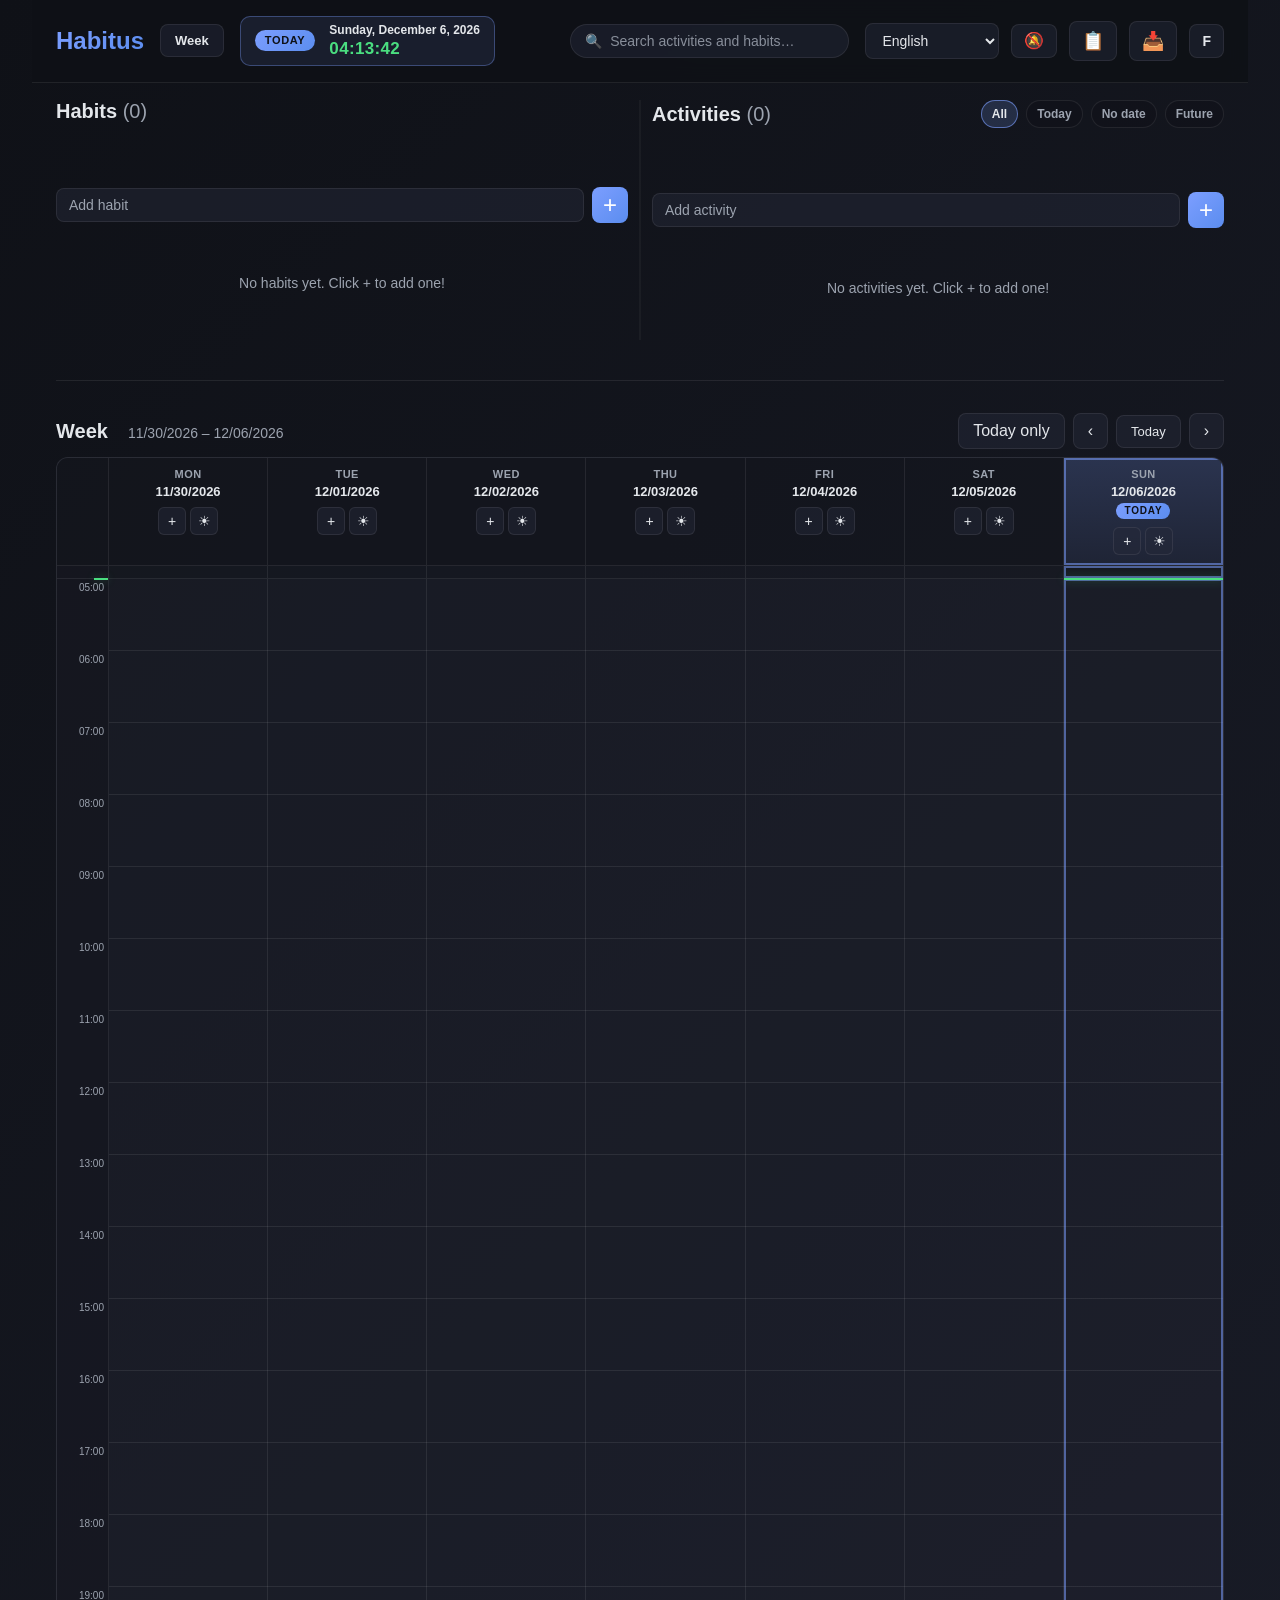
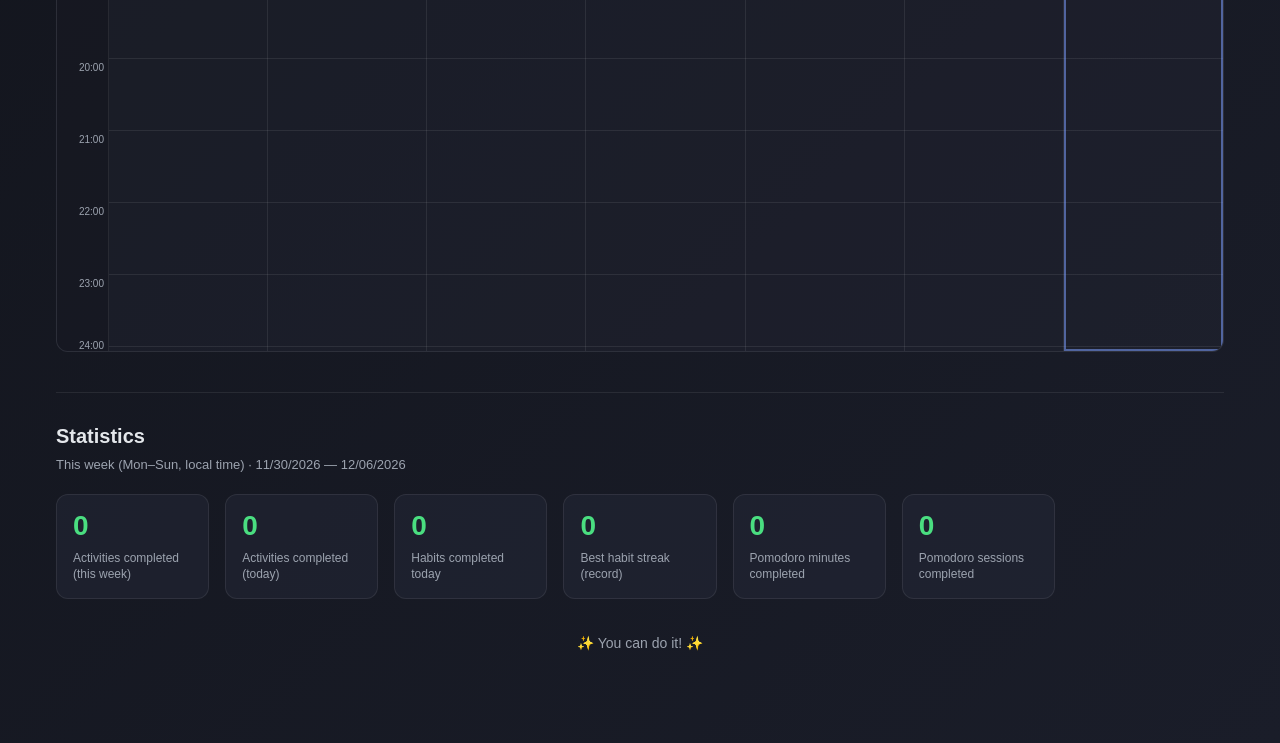
==== index.html @ 0ca370df "calendar up" ====
<!DOCTYPE html>
<!-- redeploy: 2026-07-04 -->
<html lang="pt-BR">
<head>
    <meta charset="UTF-8">
    <meta name="viewport" content="width=device-width, initial-scale=1.0">
    <title>Tasks | Habitus</title>
    <link rel="icon" type="image/svg+xml" href="favicon.svg">
    <link rel="stylesheet" href="styles.css">
</head>
<body>
    <div class="header">
        <div class="header-left">
            <h1 class="app-title">Habitus</h1>
            <button type="button" class="view-toggle-btn" id="view-toggle-btn" aria-label=""></button>
            <div class="header-datetime" id="header-datetime">
                <span class="header-today-pill" id="header-today-pill" data-i18n="weekCalendarToday">Hoje</span>
                <div class="header-datetime-text">
                    <span class="header-today-date" id="header-today-date" aria-live="polite"></span>
                    <time class="header-today-clock" id="header-today-clock" datetime="" aria-live="polite"></time>
                </div>
            </div>
        </div>
        <div class="header-center">
            <div class="header-search" role="search">
                <label class="header-search-inner" for="global-search-input">
                    <span class="header-search-icon" aria-hidden="true">🔍</span>
                    <input
                        type="search"
                        id="global-search-input"
                        class="header-search-input"
                        data-i18n-placeholder="globalSearchPlaceholder"
                        data-i18n-aria-label="globalSearchAriaLabel"
                        autocomplete="off"
                        spellcheck="false"
                    />
                </label>
            </div>
        </div>
        <div class="header-right">
            <select id="language-selector" class="language-selector">
                <option value="en">English</option>
                <option value="es">Español</option>
                <option value="zh">中文</option>
                <option value="ja">日本語</option>
                <option value="de">Deutsch</option>
                <option value="it">Italiano</option>
                <option value="pt_BR">Português BR</option>
                <option value="pt">Português PT</option>
                <option value="fr">Français</option>
            </select>
            <button type="button" class="reminders-toggle-btn" id="reminders-toggle-btn" aria-pressed="false">🔕</button>
            <button class="export-btn" id="export-btn" title="Exportar">📋</button>
            <button class="import-btn" id="import-btn" title="Importar">📥</button>
            <button type="button" class="focus-toggle-btn" id="focus-toggle-btn" title="Modo foco" aria-pressed="false">F</button>
            <button type="button" class="focus-layout-btn" id="focus-layout-btn" title="Trocar ordem: calendário em cima" aria-label="Trocar ordem das metades no modo foco">⇅</button>
            <input type="file" id="import-file" accept=".json" style="display: none;">
        </div>
    </div>

    <div class="container">
        <nav class="mobile-view-tabs" id="mobile-view-tabs" role="tablist" hidden aria-label="">
            <button type="button" class="mobile-view-tab" role="tab" id="mobile-tab-dailies" data-mobile-tab="0" aria-selected="true"></button>
            <button type="button" class="mobile-view-tab" role="tab" id="mobile-tab-tasks" data-mobile-tab="1" aria-selected="false"></button>
            <button type="button" class="mobile-view-tab" role="tab" id="mobile-tab-calendar" data-mobile-tab="2" aria-selected="false"></button>
        </nav>
        <div class="tasks-container main-view-scroll-anchor" id="main-lists-view">
            <!-- Dailies Column -->
            <div class="tasks-column" id="mobile-panel-dailies">
                <div class="column-header">
                    <h2 id="dailies-title">Dailies <span class="count" id="dailies-count">(0)</span></h2>
                    <div class="column-header-right"></div>
                </div>
                <div class="tag-filters" id="dailies-tag-filters"></div>
                <div class="add-input-row">
                    <input type="text" class="add-input" id="add-daily-input" data-i18n-placeholder="addDaily" placeholder="Adicionar Diária">
                    <button class="add-btn" id="add-daily-btn">+</button>
                </div>
                <div class="tasks-list" id="dailies-list"></div>
                <div class="completed-section" id="dailies-completed-section" style="display: none;">
                    <div class="completed-header">
                        <button class="toggle-completed-btn" id="toggle-dailies-completed">
                            <span id="toggle-dailies-text">Mostrar concluídas</span>
                        </button>
                        <button class="delete-completed-btn" id="delete-dailies-completed">Deletar Concluídas</button>
                    </div>
                    <div class="completed-list" id="dailies-completed-list"></div>
                </div>
                <div class="scheduled-section" id="dailies-scheduled-section" style="display: none;">
                    <div class="scheduled-header">
                        <button class="toggle-scheduled-btn" id="toggle-dailies-scheduled">
                            <span id="toggle-dailies-scheduled-text">Mostrar agendadas</span>
                        </button>
                    </div>
                    <div class="scheduled-list" id="dailies-scheduled-list"></div>
                </div>
            </div>

            <!-- Tasks Column -->
            <div class="tasks-column" id="mobile-panel-tasks">
                <div class="column-header">
                    <h2 id="tasks-title">Tasks <span class="count" id="tasks-count">(0)</span></h2>
                    <div class="column-header-right">
                        <div class="tasks-date-filter-row" id="tasks-date-filter-row" aria-label="Tasks date filter">
                            <button type="button" class="tasks-date-filter-btn is-active" data-filter="all" id="tasks-date-filter-all"></button>
                            <button type="button" class="tasks-date-filter-btn" data-filter="today" id="tasks-date-filter-today"></button>
                            <button type="button" class="tasks-date-filter-btn" data-filter="no_date" id="tasks-date-filter-no-date"></button>
                            <button type="button" class="tasks-date-filter-btn" data-filter="future" id="tasks-date-filter-future"></button>
                        </div>
                    </div>
                </div>
                <div class="tag-filters" id="tasks-tag-filters"></div>
                <div class="add-input-row">
                    <input type="text" class="add-input" id="add-task-input" data-i18n-placeholder="addTask" placeholder="Adicionar Tarefa">
                    <button class="add-btn" id="add-task-btn">+</button>
                </div>
                <div class="tasks-list" id="tasks-list"></div>
                <div class="completed-section" id="tasks-completed-section" style="display: none;">
                    <div class="completed-header">
                        <button class="toggle-completed-btn" id="toggle-tasks-completed">
                            <span id="toggle-tasks-text">Mostrar concluídas</span>
                        </button>
                        <button class="delete-completed-btn" id="delete-tasks-completed">Deletar Concluídas</button>
                    </div>
                    <div class="completed-list" id="tasks-completed-list"></div>
                </div>
            </div>
        </div>

        <section class="week-calendar-section main-view-scroll-anchor" id="week-calendar-section" aria-label="Calendar">
            <div class="week-calendar-toolbar">
                <div class="week-calendar-toolbar-left">
                    <h2 class="week-calendar-title" id="week-calendar-title">Semana</h2>
                    <span class="week-calendar-range" id="week-calendar-range"></span>
                </div>
                <div class="week-calendar-nav">
                    <button type="button" class="week-cal-nav-btn week-cal-view-toggle" id="week-cal-view-toggle" aria-pressed="false">Só hoje</button>
                    <button type="button" class="week-cal-nav-btn" id="week-cal-prev" aria-label="Previous week">‹</button>
                    <button type="button" class="week-cal-nav-btn week-cal-today-btn" id="week-cal-today" data-i18n="weekCalendarToday">Hoje</button>
                    <button type="button" class="week-cal-nav-btn" id="week-cal-next" aria-label="Next week">›</button>
                </div>
            </div>
            <div class="week-calendar-scroll" id="week-calendar-root"></div>
        </section>

        <section class="stats-section main-view-scroll-anchor" id="stats-section" aria-labelledby="stats-section-title">
            <h2 class="stats-section-title" id="stats-section-title" data-i18n="statsSectionTitle">Statistics</h2>
            <p class="stats-section-subtitle" id="stats-section-subtitle"></p>
            <div class="stats-grid" id="stats-grid"></div>
        </section>
    </div>

    <div class="footer">
        <p class="motivational-message" id="motivational-message">✨ Você consegue! ✨</p>
    </div>

    <!-- Pomodoro Timer Modal -->
    <div class="modal-overlay" id="pomodoro-modal" style="display: none;">
        <div class="modal-content">
            <div class="modal-header">
                <h3 id="pomodoro-task-title">Pomodoro Timer</h3>
                <button class="close-btn" id="close-pomodoro">×</button>
            </div>
            <div class="timer-display">
                <input type="text" id="timer-time" value="15:00" class="timer-time-input">
            </div>
            <div class="timer-progress">
                <div class="progress-bar" id="timer-progress-bar"></div>
            </div>
            <div class="timer-controls">
                <button class="timer-btn" id="timer-start">Iniciar</button>
                <button class="timer-btn" id="timer-pause" style="display: none;">Pausar</button>
                <button class="timer-btn" id="timer-resume" style="display: none;">Continuar</button>
                <button class="timer-btn" id="timer-reset">Reiniciar</button>
            </div>
            <div class="timer-settings">
                <label>
                    <span id="timer-duration-label">Duração (minutos):</span>
                    <input type="number" id="timer-duration" min="1" max="60" value="15">
                </label>
            </div>
        </div>
    </div>

    <!-- Task/Daily Modal -->
    <div class="modal-overlay" id="task-modal" style="display: none;">
        <div class="modal-content task-modal-content">
            <div class="modal-header">
                <h3 id="task-modal-title">Nova Task</h3>
                <button class="close-btn" id="close-task-modal">×</button>
            </div>
            <div class="modal-body">
                <div class="form-group">
                    <label id="task-title-label">Título *</label>
                    <input type="text" id="task-title-input" placeholder="Título da task" required>
                </div>
                <div class="form-group">
                    <label id="task-status-label">Status</label>
                    <select id="task-status-select">
                        <option value="pending">Pendente</option>
                        <option value="in_progress">Em Progresso</option>
                        <option value="done">Concluída</option>
                    </select>
                </div>
                <div class="form-group" id="task-priority-group">
                    <label id="task-priority-label">Prioridade</label>
                    <select id="task-priority-select">
                        <option value="">Nenhuma</option>
                        <option value="low">Baixa</option>
                        <option value="medium">Média</option>
                        <option value="high">Alta</option>
                    </select>
                </div>
                <div class="form-group" id="task-due-date-group">
                    <label id="task-due-date-label">Data de Vencimento</label>
                    <input type="date" id="task-due-date-input">
                </div>
                <div class="form-group" id="task-due-time-group">
                    <label id="task-due-time-label">Hora</label>
                    <input type="time" id="task-due-time-input" step="60">
                </div>
                <div class="form-group" id="task-duration-group">
                    <label id="task-duration-label" for="task-duration-input">Tempo no calendário (min)</label>
                    <input type="number" id="task-duration-input" min="15" max="480" step="15" value="30">
                </div>
                <div class="form-group" id="task-days-of-week-group" style="display: none;">
                    <label id="task-days-label">Dias da Semana</label>
                    <div class="days-checkboxes">
                        <label><input type="checkbox" value="monday" class="day-checkbox"> Seg</label>
                        <label><input type="checkbox" value="tuesday" class="day-checkbox"> Ter</label>
                        <label><input type="checkbox" value="wednesday" class="day-checkbox"> Qua</label>
                        <label><input type="checkbox" value="thursday" class="day-checkbox"> Qui</label>
                        <label><input type="checkbox" value="friday" class="day-checkbox"> Sex</label>
                        <label><input type="checkbox" value="saturday" class="day-checkbox"> Sáb</label>
                        <label><input type="checkbox" value="sunday" class="day-checkbox"> Dom</label>
                    </div>
                </div>
                <div class="form-group">
                    <label id="task-tags-label">Tags (separadas por vírgula)</label>
                    <input type="text" id="task-tags-input" placeholder="tag1, tag2, tag3">
                </div>
                <div class="form-group" id="task-subtasks-group">
                    <label id="task-subtasks-label">Subtasks</label>
                    <div id="subtasks-list"></div>
                    <button type="button" class="add-subtask-btn" id="add-subtask-btn">+ Adicionar Subtask</button>
                </div>
            </div>
            <div class="modal-footer">
                <button class="btn-secondary" id="cancel-task-btn">Cancelar</button>
                <button class="btn-secondary" id="delete-task-btn" style="display: none;">Deletar</button>
                <button class="btn-primary" id="save-task-btn">Salvar</button>
            </div>
        </div>
    </div>

    <!-- Toast Notification -->
    <div class="toast" id="toast"></div>
    <div class="action-toast-stack" id="action-toast-stack" aria-live="polite" aria-relevant="additions"></div>

    <!-- Core Modules -->
    <script src="i18n.js"></script>
    <script src="js/data.js"></script>
    <script src="js/utils.js"></script>
    
    <!-- Feature Modules -->
    <script src="js/tasks.js"></script>
    <script src="js/subtasks.js"></script>
    <script src="js/filters.js"></script>
    <script src="js/drag-drop.js"></script>
    <script src="js/pomodoro.js"></script>
    <script src="js/export-import.js"></script>
    <script src="js/reminders.js"></script>
    <script src="js/stats.js"></script>
    
    <!-- UI Modules -->
    <script src="js/inline-edit.js"></script>
    <script src="js/keyboard-nav.js"></script>
    <script src="js/mobile-views.js"></script>
    <script src="js/week-calendar.js"></script>
    <script src="js/render.js"></script>
    <script src="js/modal.js"></script>

    <!-- Main App -->
    <script src="app.js"></script>
</body>
</html>
---- styles.css ----
/* Habitus Task Manager - Dark Theme Styles */

* {
    margin: 0;
    padding: 0;
    box-sizing: border-box;
}

:root {
    --bg-primary: linear-gradient(135deg, #0f1117 0%, #1a1d29 100%);
    --bg-card: rgba(37, 41, 56, 0.5);
    --bg-card-hover: rgba(37, 41, 56, 0.7);
    --border-color: rgba(255, 255, 255, 0.08);
    --border-hover: rgba(255, 255, 255, 0.15);
    --text-primary: #e4e7eb;
    --text-secondary: #9ca3af;
    --blue-primary: #7c9eff;
    --blue-secondary: #5b8def;
    --blue-gradient: linear-gradient(135deg, #7c9eff 0%, #5b8def 100%);
    --blue-hover: rgba(124, 158, 255, 0.2);
    --error: #ef4444;
    --success: #4ade80;
    --streak: #fbbf24;
    --tag-bg: rgba(124, 158, 255, 0.15);
    --tag-border: rgba(124, 158, 255, 0.3);
    --tag-selected-bg: linear-gradient(135deg, #7c9eff 0%, #5b8def 100%);
    --modal-overlay: rgba(0, 0, 0, 0.7);
    --modal-bg: rgba(30, 33, 50, 0.95);
}

body {
    font-family: -apple-system, BlinkMacSystemFont, 'Segoe UI', Roboto, 'Helvetica Neue', Arial, sans-serif;
    background: var(--bg-primary);
    color: var(--text-primary);
    min-height: 100vh;
    padding-bottom: 80px;
    position: relative;
}

/* Header */
.header {
    position: fixed;
    top: 0;
    left: 2.5%;
    right: 2.5%;
    background: rgba(15, 17, 23, 0.9);
    backdrop-filter: blur(10px);
    padding: 16px 24px;
    display: flex;
    flex-wrap: wrap;
    justify-content: space-between;
    align-items: center;
    gap: 12px 16px;
    z-index: 1000;
    border-bottom: 1px solid var(--border-color);
}

.header-left {
    display: flex;
    flex-wrap: wrap;
    align-items: center;
    gap: 12px 16px;
    min-width: 0;
    flex: 1 1 auto;
}

.header-center {
    flex: 1 1 220px;
    min-width: 0;
    max-width: 480px;
    display: flex;
    justify-content: center;
    align-items: center;
}

.header-search {
    width: 100%;
}

.header-search-inner {
    display: flex;
    align-items: center;
    gap: 8px;
    width: 100%;
    padding: 8px 12px 8px 14px;
    border-radius: 999px;
    background: var(--bg-card);
    border: 1px solid var(--border-color);
    transition: border-color 0.2s ease, box-shadow 0.2s ease;
}

.header-search-inner:focus-within {
    border-color: var(--blue-primary);
    box-shadow: 0 0 0 2px rgba(124, 158, 255, 0.2);
}

.header-search-icon {
    flex-shrink: 0;
    font-size: 14px;
    line-height: 1;
    opacity: 0.75;
}

.header-search-input {
    flex: 1;
    min-width: 0;
    border: none;
    background: transparent;
    color: var(--text-primary);
    font-size: 14px;
    outline: none;
}

.header-search-input::placeholder {
    color: var(--text-secondary);
    opacity: 0.85;
}

.header-datetime {
    display: flex;
    align-items: center;
    gap: 10px 14px;
    padding: 6px 14px;
    border-radius: 10px;
    background: rgba(124, 158, 255, 0.1);
    border: 1px solid rgba(124, 158, 255, 0.35);
    min-width: 0;
}

.header-datetime .header-today-pill {
    flex-shrink: 0;
    font-size: 11px;
    font-weight: 700;
    text-transform: uppercase;
    letter-spacing: 0.06em;
    padding: 5px 10px;
    border-radius: 999px;
    background: var(--blue-gradient);
    color: #0f1117;
    line-height: 1;
}

.header-datetime-text {
    display: flex;
    flex-direction: column;
    gap: 2px;
    min-width: 0;
}

.header-today-date {
    font-size: 12px;
    font-weight: 600;
    color: var(--text-primary);
    line-height: 1.25;
}

.header-today-clock {
    font-size: 17px;
    font-weight: 700;
    font-variant-numeric: tabular-nums;
    color: var(--success);
    line-height: 1.1;
    letter-spacing: 0.02em;
}

.view-toggle-btn {
    background: var(--bg-card);
    border: 1px solid var(--border-color);
    border-radius: 8px;
    padding: 8px 14px;
    color: var(--text-primary);
    font-size: 13px;
    font-weight: 600;
    cursor: pointer;
    transition: all 0.2s ease;
    white-space: nowrap;
}

.view-toggle-btn:hover {
    background: var(--blue-hover);
    border-color: var(--blue-primary);
}

.app-title {
    font-size: 24px;
    font-weight: 700;
    background: var(--blue-gradient);
    -webkit-background-clip: text;
    -webkit-text-fill-color: transparent;
    background-clip: text;
}

.header-right {
    flex: 0 0 auto;
    display: flex;
    align-items: center;
    gap: 12px;
}

.language-selector {
    background: var(--bg-card);
    border: 1px solid var(--border-color);
    border-radius: 8px;
    padding: 8px 12px;
    color: var(--text-primary);
    font-size: 14px;
    cursor: pointer;
    transition: all 0.2s ease;
}

.language-selector:hover {
    border-color: var(--border-hover);
    background: var(--bg-card-hover);
}

.export-btn, .import-btn {
    background: var(--bg-card);
    border: 1px solid var(--border-color);
    border-radius: 8px;
    padding: 8px 12px;
    color: var(--text-primary);
    font-size: 18px;
    cursor: pointer;
    transition: all 0.2s ease;
}

.export-btn:hover, .import-btn:hover {
    background: var(--blue-hover);
    border-color: var(--blue-primary);
}

.reminders-toggle-btn {
    background: var(--bg-card);
    border: 1px solid var(--border-color);
    border-radius: 8px;
    padding: 8px 12px;
    font-size: 16px;
    line-height: 1;
    cursor: pointer;
    transition: all 0.2s ease;
}

.reminders-toggle-btn:hover {
    background: var(--blue-hover);
    border-color: var(--blue-primary);
}

.reminders-toggle-btn.is-active {
    border-color: var(--success);
    background: rgba(74, 222, 128, 0.12);
}

/* Container — 95% da largura da viewport (2,5% de margem de cada lado) */
.container {
    width: 95%;
    max-width: none;
    margin: 0 auto;
    padding: 100px 24px 24px;
}

.main-view-scroll-anchor {
    scroll-margin-top: 88px;
}

.tasks-container {
    display: grid;
    grid-template-columns: 1fr 1fr;
    gap: 24px;
    position: relative;
}

.tasks-container::before {
    content: '';
    position: absolute;
    left: 50%;
    top: 0;
    bottom: 0;
    width: 1px;
    background: var(--border-color);
    transform: translateX(-50%);
}

.tasks-column {
    display: flex;
    flex-direction: column;
}

.column-header {
    display: flex;
    align-items: center;
    justify-content: space-between;
    margin-bottom: 16px;
    gap: 12px;
}

.column-header-right {
    display: flex;
    align-items: center;
    justify-content: flex-end;
    gap: 10px;
    flex-wrap: wrap;
}

.column-header h2 {
    font-size: 20px;
    font-weight: 600;
    color: var(--text-primary);
}

.count {
    color: var(--text-secondary);
    font-weight: 400;
}

.add-input-row {
    display: flex;
    align-items: center;
    gap: 8px;
    width: 100%;
    margin-bottom: 12px;
}

.add-input {
    flex: 1;
    min-width: 0;
    background: var(--bg-card);
    border: 1px solid var(--border-color);
    border-radius: 8px;
    padding: 8px 12px;
    color: var(--text-primary);
    font-size: 14px;
    transition: all 0.2s ease;
}

.add-input::placeholder {
    color: var(--text-secondary);
}

.add-input:focus {
    outline: none;
    border-color: var(--blue-primary);
    background: var(--bg-card-hover);
}

.add-btn {
    background: var(--blue-gradient);
    border: none;
    border-radius: 8px;
    width: 36px;
    height: 36px;
    min-width: 36px;
    color: white;
    font-size: 24px;
    font-weight: 300;
    cursor: pointer;
    display: flex;
    align-items: center;
    justify-content: center;
    transition: all 0.2s ease;
}

.add-btn:hover {
    transform: scale(1.1);
    box-shadow: 0 4px 12px rgba(124, 158, 255, 0.4);
}

/* Tag Filters */
.tag-filters {
    display: flex;
    flex-wrap: wrap;
    gap: 8px;
    margin-bottom: 16px;
    min-height: 32px;
}

.tag-filter {
    background: var(--tag-bg);
    border: 1px solid var(--tag-border);
    border-radius: 16px;
    padding: 4px 12px;
    font-size: 12px;
    color: var(--text-primary);
    cursor: pointer;
    transition: all 0.2s ease;
}

.tag-filter:hover {
    background: rgba(124, 158, 255, 0.25);
}

.tag-filter.selected {
    background: var(--tag-selected-bg);
    border-color: transparent;
    color: white;
    font-weight: 500;
}

/* Tasks List */
.tasks-list, .completed-list, .scheduled-list {
    display: flex;
    flex-direction: column;
    gap: 12px;
    min-height: 100px;
}

.task-card {
    --task-card-pad-y: 12px;
    --task-card-pad-x: 14px;
    background: var(--bg-card);
    border: 1px solid var(--border-color);
    border-radius: 12px;
    padding: var(--task-card-pad-y) var(--task-card-pad-x);
    cursor: move;
    transition: all 0.2s ease;
    position: relative;
}

.task-card:hover {
    background: var(--bg-card-hover);
    border-color: var(--border-hover);
}

.task-card.dragging {
    opacity: 0.5;
    transform: scale(0.98);
}

.task-card.keyboard-selected {
    outline: 2px solid #fbbf24;
    outline-offset: 3px;
    box-shadow: 0 0 0 1px rgba(251, 191, 36, 0.5), 0 6px 24px rgba(251, 191, 36, 0.12);
    z-index: 1;
}

.add-input-row.keyboard-selected-add {
    outline: 2px solid #fbbf24;
    outline-offset: 3px;
    border-radius: 12px;
    box-shadow: 0 0 0 1px rgba(251, 191, 36, 0.45), 0 6px 24px rgba(251, 191, 36, 0.1);
}

.task-card.completed {
    opacity: 0.6;
}

.task-card.completed .task-title {
    text-decoration: line-through;
}

/* Ações rápidas (toasts empilháveis) */
.action-toast-stack {
    position: fixed;
    top: 80px;
    right: 24px;
    z-index: 3200;
    display: flex;
    flex-direction: column;
    gap: 8px;
    width: min(420px, calc(100vw - 48px));
    pointer-events: none;
}

.action-toast {
    pointer-events: auto;
    display: flex;
    align-items: center;
    gap: 10px;
    padding: 10px 12px;
    border-radius: 10px;
    border: 1px solid rgba(74, 222, 128, 0.65);
    background: rgba(22, 163, 74, 0.34);
    color: var(--text-primary);
    box-shadow: 0 6px 18px rgba(0, 0, 0, 0.28);
    backdrop-filter: blur(6px);
}

.action-toast-message {
    flex: 1;
    min-width: 0;
    font-size: 13px;
    line-height: 1.25;
    white-space: nowrap;
    overflow: hidden;
    text-overflow: ellipsis;
}

.action-toast-action {
    border: 1px solid rgba(255, 255, 255, 0.18);
    background: rgba(15, 17, 23, 0.55);
    color: var(--text-primary);
    border-radius: 8px;
    padding: 6px 10px;
    font-size: 12px;
    font-weight: 600;
    cursor: pointer;
}

.action-toast-action:hover {
    border-color: rgba(74, 222, 128, 0.8);
    background: rgba(74, 222, 128, 0.14);
}

.task-card.editing-full {
    border-color: var(--blue-primary);
    box-shadow: 0 0 0 2px rgba(124, 158, 255, 0.2);
}

.task-title-input {
    width: 100%;
    background: rgba(0, 0, 0, 0.3);
    border: 1px solid var(--blue-primary);
    border-radius: 6px;
    padding: 6px 10px;
    color: var(--text-primary);
    font-size: 15px;
    font-weight: 500;
    font-family: inherit;
}

.task-title-input:focus {
    outline: none;
    border-color: var(--blue-secondary);
    box-shadow: 0 0 0 2px rgba(124, 158, 255, 0.2);
}

.task-edit-form {
    padding: 12px 0;
}

.edit-form-row {
    margin-bottom: 16px;
}

.edit-form-row label {
    display: block;
    margin-bottom: 6px;
    font-size: 12px;
    font-weight: 500;
    color: var(--text-secondary);
}

.edit-form-row input[type="text"],
.edit-form-row input[type="date"],
.edit-form-row select {
    width: 100%;
    background: rgba(0, 0, 0, 0.3);
    border: 1px solid var(--border-color);
    border-radius: 6px;
    padding: 8px 10px;
    color: var(--text-primary);
    font-size: 13px;
    transition: all 0.2s ease;
}

.edit-form-row input:focus,
.edit-form-row select:focus {
    outline: none;
    border-color: var(--blue-primary);
    background: rgba(0, 0, 0, 0.4);
}

.edit-days-checkboxes {
    display: flex;
    flex-wrap: wrap;
    gap: 12px;
    margin-top: 8px;
}

.edit-days-checkboxes label {
    display: flex;
    align-items: center;
    gap: 6px;
    cursor: pointer;
    font-weight: 400;
    margin-bottom: 0;
}

.edit-days-checkboxes input[type="checkbox"] {
    width: 16px;
    height: 16px;
    cursor: pointer;
    accent-color: var(--blue-primary);
}

/* Popover de dias da semana no cartão (diárias) */
.inline-days-container {
    display: flex;
    flex-direction: column;
    gap: 8px;
    background: rgba(0, 0, 0, 0.3);
    border: 1px solid var(--blue-primary);
    border-radius: 8px;
    padding: 8px 10px;
    font-size: 11px;
    max-width: 100%;
}

.inline-days-row {
    display: flex;
    flex-wrap: wrap;
    align-items: center;
    gap: 8px 10px;
}

.inline-days-label {
    display: inline-flex;
    align-items: center;
    gap: 4px;
    cursor: pointer;
    user-select: none;
    color: var(--text-primary);
}

.inline-days-checkbox {
    cursor: pointer;
    accent-color: var(--blue-primary);
}

.inline-days-actions {
    display: flex;
    justify-content: flex-end;
    align-items: center;
    gap: 8px;
    padding-top: 4px;
    border-top: 1px solid var(--border-color);
}

.inline-days-ok-btn {
    padding: 5px 14px;
    border-radius: 6px;
    font-size: 12px;
    font-weight: 600;
    cursor: pointer;
    border: 1px solid var(--border-color);
    background: var(--blue-gradient);
    color: #fff;
    transition: opacity 0.15s ease;
}

.inline-days-ok-btn:hover {
    opacity: 0.92;
}

.edit-form-actions {
    display: flex;
    justify-content: flex-end;
    gap: 8px;
    margin-top: 16px;
    padding-top: 12px;
    border-top: 1px solid var(--border-color);
}

.edit-save-btn,
.edit-cancel-btn {
    padding: 8px 16px;
    border-radius: 6px;
    font-size: 13px;
    font-weight: 500;
    cursor: pointer;
    transition: all 0.2s ease;
    border: 1px solid var(--border-color);
}

.edit-delete-btn {
    padding: 8px 16px;
    border-radius: 6px;
    font-size: 13px;
    font-weight: 500;
    cursor: pointer;
    transition: all 0.2s ease;
    border: 1px solid var(--border-color);
    background: transparent;
}

.edit-save-btn {
    background: var(--blue-gradient);
    color: white;
    border: none;
}

.edit-save-btn:hover {
    transform: translateY(-1px);
    box-shadow: 0 4px 12px rgba(124, 158, 255, 0.4);
}

.edit-cancel-btn {
    background: transparent;
    color: var(--text-secondary);
}

.edit-cancel-btn:hover {
    background: var(--blue-hover);
    border-color: var(--blue-primary);
    color: var(--text-primary);
}

.task-header {
    display: flex;
    align-items: flex-start;
    gap: 12px;
    margin-bottom: 0;
}

.task-checkbox {
    width: 20px;
    height: 20px;
    margin-top: 2px;
    cursor: pointer;
    accent-color: var(--blue-primary);
}

.task-content {
    flex: 1;
    position: relative;
    padding-right: 6px;
}

.task-title-row {
    display: flex;
    align-items: flex-start;
    gap: 8px;
}

.task-title {
    flex: 1;
    min-width: 0;
    font-size: 15px;
    font-weight: 500;
    color: var(--text-primary);
    margin-bottom: 6px;
    word-break: break-word;
}

.task-info-row {
    display: flex;
    justify-content: space-between;
    align-items: center;
    gap: 12px;
    margin-top: 4px;
    flex-wrap: nowrap;
}

.tasks-date-filter-row {
    display: flex;
    flex-wrap: wrap;
    gap: 8px;
    margin: 0;
    justify-content: flex-end;
}

.tasks-date-filter-btn {
    border: 1px solid var(--border-color);
    background: rgba(15, 17, 23, 0.35);
    color: var(--text-secondary);
    border-radius: 999px;
    padding: 6px 10px;
    font-size: 12px;
    font-weight: 600;
    cursor: pointer;
    transition: all 0.15s ease;
}

.tasks-date-filter-btn:hover {
    border-color: var(--blue-primary);
    background: var(--blue-hover);
    color: var(--text-primary);
}

.tasks-date-filter-btn.is-active {
    border-color: rgba(124, 158, 255, 0.6);
    background: rgba(124, 158, 255, 0.18);
    color: var(--text-primary);
}

@media (max-width: 768px) {
    .task-info-row {
        flex-direction: column;
        align-items: flex-start;
        gap: 8px;
    }
}

.task-info-left {
    display: flex;
    flex-wrap: wrap;
    align-items: center;
    gap: 6px;
    flex: 1;
    min-width: 0;
}

.tags-count {
    font-size: 11px;
    color: var(--text-secondary);
    padding: 2px 6px;
    transition: all 0.2s ease;
}

.tags-count:hover {
    color: var(--blue-primary);
    opacity: 0.8;
}

.task-days-of-week {
    font-size: 11px;
    color: var(--text-secondary);
    padding: 2px 8px;
    border-radius: 12px;
    cursor: pointer;
    transition: all 0.2s ease;
    display: inline-block;
}

.task-days-of-week:hover {
    color: var(--blue-primary);
    background: var(--blue-hover);
}

.task-days-of-week.add-days {
    opacity: 0.6;
    font-style: italic;
}

.task-days-of-week.add-days:hover {
    opacity: 1;
    color: var(--blue-primary);
}

.inline-days-container {
    position: relative;
    z-index: 100;
}

.inline-days-container label {
    font-size: 11px;
    color: var(--text-primary);
    margin: 0;
}

.task-title a {
    color: var(--blue-primary);
    text-decoration: none;
}

.task-title a:hover {
    text-decoration: underline;
}

.task-meta {
    display: flex;
    flex-wrap: wrap;
    gap: 8px;
    align-items: center;
    margin-top: 8px;
    font-size: 12px;
    color: var(--text-secondary);
}

.task-tags-inline {
    display: inline-flex;
    flex-wrap: wrap;
    gap: 4px;
    align-items: center;
}

.task-status-badge {
    padding: 2px 8px;
    border-radius: 12px;
    font-size: 11px;
    font-weight: 500;
}

.task-status-badge.pending {
    background: rgba(156, 163, 175, 0.2);
    color: var(--text-secondary);
}

.task-status-badge.in_progress {
    background: rgba(124, 158, 255, 0.2);
    color: var(--blue-primary);
}

.task-status-badge.done {
    background: rgba(74, 222, 128, 0.2);
    color: var(--success);
}

.task-priority-badge {
    padding: 2px 8px;
    border-radius: 12px;
    font-size: 11px;
    font-weight: 500;
}

.task-priority-badge.low {
    background: rgba(74, 222, 128, 0.2);
    color: var(--success);
}

.task-priority-badge.medium {
    background: rgba(251, 191, 36, 0.2);
    color: var(--streak);
}

.task-priority-badge.high {
    background: rgba(239, 68, 68, 0.2);
    color: var(--error);
}

.task-due-date {
    color: var(--text-secondary);
    cursor: pointer;
    transition: all 0.2s ease;
}

.task-due-date:hover {
    color: var(--blue-primary);
}

.task-due-date.overdue {
    color: var(--error);
}

.task-due-date.add-due-date {
    color: var(--text-secondary);
    opacity: 0.6;
    font-style: italic;
}

.task-due-date.add-due-date:hover {
    opacity: 1;
    color: var(--blue-primary);
}

.task-priority-badge {
    cursor: pointer;
    transition: all 0.2s ease;
}

.task-priority-badge:hover {
    opacity: 0.8;
    transform: scale(1.05);
}

.task-priority-badge.add-priority {
    opacity: 0.6;
    font-style: italic;
}

.task-priority-badge.add-priority:hover {
    opacity: 1;
    color: var(--blue-primary);
}

.task-tags .add-tag {
    opacity: 0.6;
    font-style: italic;
    border-style: dashed;
}

.task-tags .add-tag:hover {
    opacity: 1;
    border-style: solid;
}

.inline-priority-select,
.inline-due-date-input,
.inline-tags-input {
    font-family: inherit;
}

.inline-tags-input {
    width: 100%;
}

.task-tags {
    display: flex;
    flex-wrap: wrap;
    gap: 6px;
    margin-top: 6px;
}

.task-tag {
    background: var(--tag-bg);
    border: 1px solid var(--tag-border);
    border-radius: 12px;
    padding: 2px 6px 2px 8px;
    font-size: 11px;
    color: var(--blue-primary);
    cursor: pointer;
    transition: all 0.2s ease;
    display: inline-flex;
    align-items: center;
    gap: 4px;
    position: relative;
}

.task-tag:hover {
    background: rgba(124, 158, 255, 0.25);
}

.tag-remove {
    cursor: pointer;
    font-size: 14px;
    font-weight: bold;
    opacity: 0.7;
    transition: all 0.2s ease;
    line-height: 1;
    padding: 0 2px;
}

.tag-remove:hover {
    opacity: 1;
    color: var(--error);
    transform: scale(1.2);
}

.task-actions-inline {
    display: flex;
    align-items: center;
    gap: 8px;
    flex-shrink: 0;
}

.task-btn {
    background: transparent;
    border: 1px solid var(--border-color);
    border-radius: 6px;
    padding: 4px 8px;
    color: var(--text-secondary);
    font-size: 12px;
    cursor: pointer;
    transition: all 0.2s ease;
    line-height: 1;
}

.task-btn.edit,
.task-btn.delete,
.task-btn.pomodoro,
.task-btn.task-order-top,
.task-btn.task-order-bottom {
    padding: 4px 8px;
    min-width: 34px;
    height: 28px;
    display: inline-flex;
    align-items: center;
    justify-content: center;
    font-size: 14px;
}

.task-btn:hover {
    background: var(--blue-hover);
    border-color: var(--blue-primary);
    color: var(--text-primary);
}

.task-btn.delete:hover {
    background: rgba(239, 68, 68, 0.2);
    border-color: var(--error);
    color: var(--error);
}

/* Delete destacado, alinhado com os demais botões de ação */
.task-btn.delete {
    border-color: rgba(239, 68, 68, 0.35);
    color: rgba(239, 68, 68, 0.95);
    background: rgba(239, 68, 68, 0.08);
}

.task-btn.delete:hover {
    background: rgba(239, 68, 68, 0.18);
    border-color: rgba(239, 68, 68, 0.7);
    color: var(--error);
}

/* Delete no modal e no editor expandido */
#delete-task-btn,
.edit-delete-btn {
    border-color: rgba(239, 68, 68, 0.35);
    color: rgba(239, 68, 68, 0.95);
}

#delete-task-btn:hover,
.edit-delete-btn:hover {
    background: rgba(239, 68, 68, 0.18);
    border-color: rgba(239, 68, 68, 0.7);
    color: var(--error);
}

/* Daily specific */
.daily-streak {
    display: flex;
    align-items: center;
    gap: 8px;
}

.streak-badge {
    background: rgba(251, 191, 36, 0.2);
    color: var(--streak);
    padding: 2px 8px;
    border-radius: 12px;
    font-size: 11px;
    font-weight: 500;
}

/* Pasted images on task cards (Ctrl+V) */
.task-pasted-images {
    display: flex;
    flex-wrap: wrap;
    gap: 8px;
    margin-top: 10px;
    min-height: 0;
}

.task-pasted-images[aria-hidden="true"] {
    display: none;
}

.task-pasted-thumb-wrap {
    position: relative;
    border-radius: 8px;
    overflow: hidden;
    border: 1px solid var(--border-color);
    background: rgba(0, 0, 0, 0.15);
    max-width: 100%;
}

.task-pasted-thumb {
    display: block;
    max-width: min(220px, 100%);
    max-height: 160px;
    width: auto;
    height: auto;
    object-fit: contain;
}

.task-pasted-remove {
    position: absolute;
    top: 4px;
    right: 4px;
    width: 26px;
    height: 26px;
    padding: 0;
    border: none;
    border-radius: 6px;
    background: rgba(0, 0, 0, 0.55);
    color: #fff;
    font-size: 16px;
    line-height: 1;
    cursor: pointer;
    display: flex;
    align-items: center;
    justify-content: center;
    transition: background 0.15s ease;
}

.task-pasted-remove:hover {
    background: rgba(220, 38, 38, 0.85);
}

.task-subtasks-wrap {
    margin-top: 2px;
}

.task-add-subtask-btn {
    display: inline-flex;
    align-items: center;
    margin-top: 0;
    padding: 2px 0;
    background: none;
    border: none;
    color: var(--blue-primary);
    font-size: 12px;
    font-weight: 500;
    cursor: pointer;
    text-align: left;
    transition: opacity 0.15s ease;
}

.task-add-subtask-btn:hover {
    opacity: 0.85;
    text-decoration: underline;
}

.inline-subtask-input {
    display: block;
    width: 100%;
    margin-top: 6px;
    box-sizing: border-box;
    background: rgba(0, 0, 0, 0.2);
    border: 1px solid var(--border-color);
    border-radius: 6px;
    padding: 6px 8px;
    color: var(--text-primary);
    font-size: 13px;
}

.inline-subtask-input:focus {
    outline: none;
    border-color: var(--blue-primary);
}

/* Subtasks */
.subtasks-container {
    margin-top: 12px;
    padding-top: 12px;
    border-top: 1px solid var(--border-color);
}

.subtasks-list {
    display: flex;
    flex-direction: column;
    gap: 6px;
    margin-bottom: 8px;
}

.subtask-item {
    display: flex;
    align-items: center;
    gap: 8px;
    padding: 6px 8px;
    background: rgba(0, 0, 0, 0.2);
    border-radius: 6px;
}

.subtask-checkbox {
    width: 16px;
    height: 16px;
    cursor: pointer;
    accent-color: var(--blue-primary);
}

.subtask-title {
    flex: 1;
    font-size: 13px;
    color: var(--text-secondary);
}

.subtask-item.completed .subtask-title {
    text-decoration: line-through;
    opacity: 0.6;
}

.subtask-delete {
    background: transparent;
    border: none;
    color: var(--text-secondary);
    cursor: pointer;
    font-size: 14px;
    padding: 2px 4px;
    transition: all 0.2s ease;
}

.subtask-delete:hover {
    color: var(--error);
}

.subtasks-progress {
    font-size: 11px;
    color: var(--text-secondary);
    margin-bottom: 8px;
}

.add-subtask-input {
    display: flex;
    gap: 4px;
    margin-top: 8px;
}

.add-subtask-input input {
    flex: 1;
    background: rgba(0, 0, 0, 0.2);
    border: 1px solid var(--border-color);
    border-radius: 6px;
    padding: 6px 8px;
    color: var(--text-primary);
    font-size: 13px;
}

.add-subtask-input input:focus {
    outline: none;
    border-color: var(--blue-primary);
}

/* Completed Section */
.completed-section, .scheduled-section {
    margin-top: 24px;
    padding-top: 24px;
    border-top: 1px solid var(--border-color);
}

.completed-header, .scheduled-header {
    display: flex;
    justify-content: space-between;
    align-items: center;
    margin-bottom: 12px;
}

.toggle-completed-btn, .toggle-scheduled-btn {
    background: transparent;
    border: 1px solid var(--border-color);
    border-radius: 6px;
    padding: 6px 12px;
    color: var(--text-secondary);
    font-size: 12px;
    cursor: pointer;
    transition: all 0.2s ease;
}

.toggle-completed-btn:hover, .toggle-scheduled-btn:hover {
    background: var(--blue-hover);
    border-color: var(--blue-primary);
    color: var(--text-primary);
}

.delete-completed-btn {
    background: transparent;
    border: 1px solid var(--border-color);
    border-radius: 6px;
    padding: 6px 12px;
    color: var(--text-secondary);
    font-size: 12px;
    cursor: pointer;
    transition: all 0.2s ease;
}

.delete-completed-btn:hover {
    background: rgba(239, 68, 68, 0.2);
    border-color: var(--error);
    color: var(--error);
}

/* Footer */
.footer {
    padding: 12px 24px;
    text-align: center;
}

.motivational-message {
    font-size: 14px;
    color: var(--text-secondary);
    animation: bounce 2s infinite;
}

@keyframes bounce {
    0%, 100% { transform: translateY(0); }
    50% { transform: translateY(-4px); }
}

/* Modal */
.modal-overlay {
    position: fixed;
    top: 0;
    left: 0;
    right: 0;
    bottom: 0;
    background: var(--modal-overlay);
    backdrop-filter: blur(4px);
    display: flex;
    align-items: center;
    justify-content: center;
    z-index: 2000;
    padding: 24px;
}

.modal-content {
    background: var(--modal-bg);
    backdrop-filter: blur(10px);
    border: 1px solid var(--border-color);
    border-radius: 16px;
    max-width: 500px;
    width: 100%;
    max-height: 90vh;
    overflow-y: auto;
}

.modal-header {
    display: flex;
    justify-content: space-between;
    align-items: center;
    padding: 20px 24px;
    border-bottom: 1px solid var(--border-color);
}

.modal-header h3 {
    font-size: 20px;
    font-weight: 600;
}

.close-btn {
    background: transparent;
    border: none;
    color: var(--text-secondary);
    font-size: 28px;
    cursor: pointer;
    width: 32px;
    height: 32px;
    display: flex;
    align-items: center;
    justify-content: center;
    border-radius: 6px;
    transition: all 0.2s ease;
}

.close-btn:hover {
    background: var(--blue-hover);
    color: var(--text-primary);
}

.modal-body {
    padding: 24px;
}

.modal-footer {
    display: flex;
    justify-content: flex-end;
    gap: 12px;
    padding: 20px 24px;
    border-top: 1px solid var(--border-color);
}

.form-group {
    margin-bottom: 16px;
}

.form-group label {
    display: block;
    margin-bottom: 6px;
    font-size: 13px;
    font-weight: 500;
    color: var(--text-primary);
}

.form-group input[type="text"],
.form-group input[type="date"],
.form-group input[type="number"],
.form-group select {
    width: 100%;
    background: rgba(0, 0, 0, 0.3);
    border: 1px solid var(--border-color);
    border-radius: 8px;
    padding: 10px 12px;
    color: var(--text-primary);
    font-size: 14px;
    transition: all 0.2s ease;
}

.form-group input:focus,
.form-group select:focus {
    outline: none;
    border-color: var(--blue-primary);
    background: rgba(0, 0, 0, 0.4);
}

.days-checkboxes {
    display: flex;
    flex-wrap: wrap;
    gap: 12px;
}

.days-checkboxes label {
    display: flex;
    align-items: center;
    gap: 6px;
    cursor: pointer;
    font-weight: 400;
}

.days-checkboxes input[type="checkbox"] {
    width: 18px;
    height: 18px;
    cursor: pointer;
    accent-color: var(--blue-primary);
}

.btn-primary {
    background: var(--blue-gradient);
    border: none;
    border-radius: 8px;
    padding: 10px 20px;
    color: white;
    font-size: 14px;
    font-weight: 500;
    cursor: pointer;
    transition: all 0.2s ease;
}

.btn-primary:hover {
    transform: translateY(-1px);
    box-shadow: 0 4px 12px rgba(124, 158, 255, 0.4);
}

.btn-secondary {
    background: transparent;
    border: 1px solid var(--border-color);
    border-radius: 8px;
    padding: 10px 20px;
    color: var(--text-secondary);
    font-size: 14px;
    font-weight: 500;
    cursor: pointer;
    transition: all 0.2s ease;
}

.btn-secondary:hover {
    background: var(--blue-hover);
    border-color: var(--blue-primary);
    color: var(--text-primary);
}

.add-subtask-btn {
    background: transparent;
    border: 1px solid var(--border-color);
    border-radius: 6px;
    padding: 6px 12px;
    color: var(--text-secondary);
    font-size: 12px;
    cursor: pointer;
    transition: all 0.2s ease;
    margin-top: 8px;
}

.add-subtask-btn:hover {
    background: var(--blue-hover);
    border-color: var(--blue-primary);
    color: var(--text-primary);
}

/* Pomodoro Timer */
.timer-display {
    text-align: center;
    padding: 40px 24px;
}

.timer-time-input {
    font-family: 'Courier New', monospace;
    font-size: 4.5em;
    font-weight: 700;
    background: transparent;
    border: 2px solid var(--blue-primary);
    border-radius: 8px;
    color: var(--text-primary);
    text-align: center;
    width: 100%;
    padding: 10px;
    transition: all 0.2s ease;
}

.timer-time-input:focus {
    outline: none;
    border-color: var(--blue-secondary);
    box-shadow: 0 0 0 3px rgba(124, 158, 255, 0.2);
}

.timer-time-input.timer-running {
    border-color: var(--blue-primary);
    background: rgba(124, 158, 255, 0.1);
    cursor: not-allowed;
}

.timer-progress {
    height: 6px;
    background: rgba(0, 0, 0, 0.3);
    border-radius: 3px;
    margin: 0 24px 24px;
    overflow: hidden;
}

.progress-bar {
    height: 100%;
    background: var(--blue-gradient);
    width: 0%;
    transition: width 0.3s ease;
}

.timer-controls {
    display: flex;
    justify-content: center;
    gap: 12px;
    padding: 0 24px 24px;
    flex-wrap: wrap;
}

.timer-btn {
    background: var(--bg-card);
    border: 1px solid var(--border-color);
    border-radius: 8px;
    padding: 10px 20px;
    color: var(--text-primary);
    font-size: 14px;
    font-weight: 500;
    cursor: pointer;
    transition: all 0.2s ease;
}

.timer-btn:hover {
    background: var(--blue-hover);
    border-color: var(--blue-primary);
}

.timer-settings {
    padding: 0 24px 24px;
}

.timer-settings label {
    display: flex;
    align-items: center;
    gap: 12px;
    color: var(--text-secondary);
    font-size: 13px;
}

.timer-settings input {
    width: 80px;
    background: rgba(0, 0, 0, 0.3);
    border: 1px solid var(--border-color);
    border-radius: 6px;
    padding: 6px 10px;
    color: var(--text-primary);
    font-size: 14px;
}

/* Toast Notification */
.toast {
    position: fixed;
    top: 80px;
    right: 24px;
    background: var(--bg-card);
    border: 1px solid var(--border-color);
    border-radius: 8px;
    padding: 12px 20px;
    color: var(--text-primary);
    font-size: 14px;
    z-index: 3000;
    transform: translateX(400px);
    transition: transform 0.3s ease;
    box-shadow: 0 4px 12px rgba(0, 0, 0, 0.3);
}

.toast.show {
    transform: translateX(0);
}

.toast.success {
    border-color: var(--success);
    background: rgba(74, 222, 128, 0.1);
}

.toast.error {
    border-color: var(--error);
    background: rgba(239, 68, 68, 0.1);
}

/* Empty State */
.empty-state {
    text-align: center;
    padding: 40px 20px;
    color: var(--text-secondary);
    font-size: 14px;
}

/* All Tasks Complete Message */
.all-tasks-complete {
    text-align: center;
    padding: 60px 24px;
    background: var(--bg-card);
    border: 1px solid var(--border-color);
    border-radius: 16px;
    margin: 24px 0;
}

.all-tasks-complete h2 {
    font-size: 32px;
    margin-bottom: 12px;
    background: var(--blue-gradient);
    -webkit-background-clip: text;
    -webkit-text-fill-color: transparent;
    background-clip: text;
}

.all-tasks-complete p {
    font-size: 16px;
    color: var(--text-secondary);
}

/* Responsive */
@media (max-width: 768px) {
    .tasks-container {
        grid-template-columns: 1fr;
    }
    
    .tasks-container::before {
        display: none;
    }
    
    .header {
        padding: 12px 16px;
    }

    .header-center {
        flex: 1 1 100%;
        order: 3;
        max-width: none;
    }

    .header-left {
        flex-wrap: wrap;
        gap: 8px;
    }

    .view-toggle-btn {
        font-size: 12px;
        padding: 6px 10px;
    }
    
    .app-title {
        font-size: 20px;
    }

    .header-datetime {
        width: 100%;
        order: 3;
    }

    .header-today-date {
        font-size: 11px;
    }

    .header-today-clock {
        font-size: 15px;
    }
    
    .container {
        padding: 80px 16px 100px;
    }
    
    .timer-display span {
        font-size: 3em;
    }
    
    .modal-content {
        max-width: 100%;
        margin: 16px;
    }
    
    .toast {
        right: 16px;
        left: 16px;
        transform: translateY(-100px);
    }
    
    .toast.show {
        transform: translateY(0);
    }
}

/* Drag and Drop */
.task-card[draggable="true"] {
    cursor: grab;
}

.task-card[draggable="true"]:active {
    cursor: grabbing;
}

.drag-over {
    border-top: 2px solid var(--blue-primary);
}

/* Optional time on cards */
.task-due-time-badge {
    font-size: 11px;
    color: var(--streak);
    padding: 2px 8px;
    border-radius: 12px;
    background: rgba(251, 191, 36, 0.12);
    border: 1px solid rgba(251, 191, 36, 0.35);
    font-variant-numeric: tabular-nums;
}

.task-inline-time-input {
    font-size: 11px;
    height: 26px;
    padding: 0 6px;
    font-variant-numeric: tabular-nums;
    border: 1px solid var(--border-color);
    border-radius: 8px;
    background: var(--bg-card);
    color: var(--text-primary);
    cursor: pointer;
    vertical-align: middle;
}

.task-inline-time-input:hover {
    border-color: var(--blue-primary);
}

.task-duration-stepper {
    display: inline-flex;
    align-items: center;
    gap: 2px;
    margin-left: 4px;
    padding: 1px 4px;
    border-radius: 10px;
    background: rgba(124, 158, 255, 0.1);
    border: 1px solid rgba(124, 158, 255, 0.28);
    font-variant-numeric: tabular-nums;
    vertical-align: middle;
}

.task-duration-btn {
    width: 22px;
    height: 22px;
    padding: 0;
    line-height: 1;
    font-size: 14px;
    font-weight: 600;
    border: none;
    border-radius: 6px;
    background: rgba(255, 255, 255, 0.08);
    color: var(--text-primary);
    cursor: pointer;
}

.task-duration-btn:hover {
    background: rgba(124, 158, 255, 0.35);
}

.task-duration-value {
    min-width: 1.75rem;
    text-align: center;
    font-size: 11px;
    font-weight: 600;
    color: var(--text-secondary);
}

.task-inline-time-input:focus {
    outline: none;
    border-color: var(--blue-primary);
}

/* Statistics (bottom of main view) */
.stats-section {
    margin-top: 40px;
    padding-top: 32px;
    border-top: 1px solid var(--border-color);
    scroll-margin-top: 88px;
}

.stats-section-title {
    font-size: 20px;
    font-weight: 600;
    color: var(--text-primary);
    margin: 0 0 8px 0;
}

.stats-section-subtitle {
    font-size: 13px;
    color: var(--text-secondary);
    margin: 0 0 20px 0;
    line-height: 1.4;
}

.stats-grid {
    display: grid;
    grid-template-columns: repeat(auto-fill, minmax(150px, 1fr));
    gap: 16px;
}

.stats-card {
    background: var(--bg-card);
    border: 1px solid var(--border-color);
    border-radius: 12px;
    padding: 16px;
    display: flex;
    flex-direction: column;
    gap: 8px;
    align-items: flex-start;
}

.stats-value {
    font-size: 28px;
    font-weight: 700;
    color: var(--success);
    font-variant-numeric: tabular-nums;
    line-height: 1.1;
}

.stats-label {
    font-size: 12px;
    color: var(--text-secondary);
    line-height: 1.35;
}

/* Week calendar */
.week-calendar-section {
    margin-top: 40px;
    padding-top: 32px;
    border-top: 1px solid var(--border-color);
}

.week-calendar-toolbar {
    display: flex;
    flex-wrap: wrap;
    align-items: center;
    justify-content: space-between;
    gap: 16px;
    margin-bottom: 8px;
}

.week-calendar-toolbar-left {
    display: flex;
    flex-wrap: wrap;
    align-items: baseline;
    gap: 12px 20px;
}

.week-calendar-title {
    font-size: 20px;
    font-weight: 600;
    color: var(--text-primary);
    margin: 0;
}

.week-calendar-range {
    font-size: 14px;
    color: var(--text-secondary);
    font-weight: 500;
}

.week-calendar-nav {
    display: flex;
    align-items: center;
    gap: 8px;
}

.week-cal-nav-btn {
    background: var(--bg-card);
    border: 1px solid var(--border-color);
    border-radius: 8px;
    padding: 8px 14px;
    color: var(--text-primary);
    font-size: 16px;
    cursor: pointer;
    transition: all 0.2s ease;
}

.week-cal-nav-btn:hover {
    border-color: var(--blue-primary);
    background: var(--blue-hover);
}

.week-cal-today-btn {
    font-size: 13px;
    font-weight: 500;
}

.week-calendar-scroll {
    overflow-x: auto;
    -webkit-overflow-scrolling: touch;
}

.week-cal-outer {
    display: flex;
    flex-direction: column;
    gap: 12px;
    align-items: stretch;
    width: 100%;
}

.week-cal-layout {
    /* Altura de cada faixa de 1h na grelha (labels + linhas + blocos usam o mesmo valor) */
    --week-cal-hour-px: 72px;
    display: grid;
    grid-template-columns: 52px repeat(7, minmax(72px, 1fr));
    /* Row 3 must fit full hour range (min-height on timelines); do not cap with 50vh or hours clip ~17:00 */
    grid-template-rows: auto auto minmax(280px, auto);
    border: 1px solid var(--border-color);
    border-radius: 12px;
    overflow: hidden;
    background: rgba(37, 41, 56, 0.35);
    min-width: 640px;
}

.week-cal-layout.is-today-only {
    grid-template-columns: 52px minmax(0, 1fr);
    min-width: min(100%, 360px);
}

.week-cal-layout.is-today-only .week-cal-day-headers {
    grid-template-columns: 1fr;
}

.week-cal-view-toggle.is-active {
    border-color: var(--blue-primary);
    background: var(--blue-hover);
}

.week-cal-nav-btn:disabled {
    opacity: 0.42;
    cursor: not-allowed;
}

.week-cal-completed-stack {
    align-self: stretch;
    display: flex;
    flex-direction: row;
    flex-wrap: wrap;
    align-items: flex-start;
    gap: 16px;
    width: 100%;
    max-width: 100%;
}

.week-cal-completed-aside {
    flex: 0 1 min(440px, calc(50% - 8px));
    min-width: min(100%, 200px);
    max-width: 440px;
    border: 1px solid var(--border-color);
    border-radius: 10px;
    padding: 10px 12px 12px;
    background: rgba(15, 17, 23, 0.45);
}

/* Diárias à esquerda; atividades (todos) à direita — margin empurra só o segundo bloco quando ambos existem */
.week-cal-completed-todos-aside {
    margin-left: auto;
}

.week-cal-completed-heading {
    margin: 0 0 10px;
    font-size: 0.8125rem;
    font-weight: 600;
    letter-spacing: 0.02em;
    color: var(--text-secondary, rgba(255, 255, 255, 0.72));
}

.week-cal-completed-list {
    display: flex;
    flex-direction: column;
    gap: 8px;
}

.week-cal-completed-item {
    display: grid;
    grid-template-columns: auto minmax(0, 1fr);
    gap: 10px;
    align-items: start;
}

.week-cal-completed-date {
    font-size: 0.6875rem;
    line-height: 1.3;
    padding-top: 6px;
    color: var(--text-muted, rgba(255, 255, 255, 0.45));
    white-space: nowrap;
}

.week-cal-completed-chip-wrap {
    min-width: 0;
}

.week-cal-completed-chip-wrap .week-cal-chip {
    width: 100%;
}

.week-cal-corner {
    grid-column: 1;
    grid-row: 1;
    border-bottom: 1px solid var(--border-color);
    border-right: 1px solid var(--border-color);
    background: rgba(15, 17, 23, 0.5);
}

.week-cal-untimed-spacer {
    grid-column: 1;
    grid-row: 2;
    border-right: 1px solid var(--border-color);
    border-bottom: 1px solid var(--border-color);
    background: rgba(15, 17, 23, 0.35);
    min-height: 8px;
}

.week-cal-day-headers {
    grid-column: 2 / -1;
    grid-row: 1;
    display: grid;
    grid-template-columns: repeat(7, 1fr);
    border-bottom: 1px solid var(--border-color);
    background: rgba(15, 17, 23, 0.5);
}

.week-cal-day-header {
    padding: 10px 8px;
    text-align: center;
    border-right: 1px solid var(--border-color);
    display: flex;
    flex-direction: column;
    align-items: center;
    gap: 4px;
}

.week-cal-day-header:last-child {
    border-right: none;
}

.week-cal-day-header.is-today {
    background: linear-gradient(180deg, rgba(124, 158, 255, 0.22) 0%, rgba(124, 158, 255, 0.1) 100%);
    box-shadow: inset 0 0 0 2px rgba(124, 158, 255, 0.55);
    position: relative;
    z-index: 1;
}

.week-cal-today-pill {
    font-size: 10px;
    font-weight: 700;
    text-transform: uppercase;
    letter-spacing: 0.08em;
    padding: 3px 8px;
    border-radius: 999px;
    background: var(--blue-gradient);
    color: #0f1117;
    line-height: 1;
}

.week-cal-dow {
    font-size: 11px;
    font-weight: 600;
    text-transform: uppercase;
    letter-spacing: 0.04em;
    color: var(--text-secondary);
}

.week-cal-date-full {
    font-size: 13px;
    font-weight: 600;
    color: var(--text-primary);
}

.week-cal-header-actions {
    display: flex;
    gap: 4px;
    margin-top: 4px;
}

.week-cal-mini-btn {
    width: 28px;
    height: 28px;
    padding: 0;
    border-radius: 6px;
    border: 1px solid var(--border-color);
    background: var(--bg-card);
    color: var(--text-primary);
    font-size: 14px;
    line-height: 1;
    cursor: pointer;
    transition: all 0.2s ease;
}

.week-cal-mini-btn:hover {
    border-color: var(--blue-primary);
    background: var(--blue-hover);
}

.week-cal-time-gutter {
    grid-column: 1;
    grid-row: 3;
    border-right: 1px solid var(--border-color);
    padding: 4px 4px 0 0;
    display: flex;
    flex-direction: column;
    background: rgba(15, 17, 23, 0.35);
    min-height: 0;
    position: relative;
}

.week-cal-hour-label {
    flex: 1;
    min-height: var(--week-cal-hour-px, 72px);
    font-size: 10px;
    color: var(--text-secondary);
    text-align: right;
    padding-top: 0;
    line-height: 1;
    font-variant-numeric: tabular-nums;
}

/* Last gutter cell: hora do último slot + 24:00 no fundo (fim do dia 05:00–24:00) */
.week-cal-hour-label-split {
    display: flex;
    flex-direction: column;
    justify-content: space-between;
    align-items: flex-end;
}

.week-cal-hour-label-split .week-cal-hour-end-mark {
    line-height: 1;
    color: var(--text-secondary);
    font-variant-numeric: tabular-nums;
}

.week-cal-untimed {
    grid-row: 2;
    border-right: 1px solid var(--border-color);
    border-bottom: 1px solid var(--border-color);
    padding: 6px;
    display: flex;
    flex-direction: column;
    gap: 4px;
    z-index: 2;
    background: rgba(15, 17, 23, 0.25);
    align-self: stretch;
}

.week-cal-untimed.week-cal-col-edge,
.week-cal-timeline.week-cal-col-edge {
    border-right: none;
}

/* Today column: outline only on body cells so hour grid (background-image) stays visible */
.week-cal-untimed.is-today {
    box-shadow: inset 0 0 0 2px rgba(124, 158, 255, 0.55);
}

.week-cal-timeline.is-today {
    box-shadow: inset 0 0 0 2px rgba(124, 158, 255, 0.55);
}

.week-cal-untimed.week-cal-drop-hover {
    background: rgba(124, 158, 255, 0.12);
    outline: 2px dashed var(--blue-primary);
    outline-offset: -2px;
}

.week-cal-timeline.week-cal-drop-hover {
    outline: 2px dashed var(--blue-primary);
    outline-offset: -2px;
}

.week-cal-drag-handle[draggable='true'] {
    cursor: grab;
}

.week-cal-drag-handle[draggable='true']:active {
    cursor: grabbing;
}

.week-cal-dragging {
    opacity: 0.32;
}

.week-cal-drop-preview {
    position: absolute;
    left: 4px;
    right: 4px;
    z-index: 8;
    box-sizing: border-box;
    border-radius: 6px;
    border: 2px dashed rgba(124, 158, 255, 0.75);
    background: rgba(124, 158, 255, 0.12);
    pointer-events: none;
    display: flex;
    align-items: flex-start;
    padding: 4px 6px 4px 4px;
    opacity: 0.5;
    overflow: hidden;
}

.week-cal-drop-preview.is-daily {
    border-color: rgba(251, 191, 36, 0.8);
    background: rgba(251, 191, 36, 0.1);
}

.week-cal-drop-preview .week-cal-block-title {
    white-space: nowrap;
    overflow: hidden;
    text-overflow: ellipsis;
}

.week-cal-chip {
    font-size: 11px;
    padding: 4px 4px 4px 2px;
    border-radius: 6px;
    border: 1px solid var(--border-color);
    line-height: 1.3;
    word-break: break-word;
    display: flex;
    flex-wrap: wrap;
    align-items: flex-start;
    gap: 4px;
    row-gap: 6px;
}

.week-cal-chip.is-todo {
    background: rgba(124, 158, 255, 0.15);
    border-color: rgba(124, 158, 255, 0.35);
    color: var(--blue-primary);
}

.week-cal-chip.is-daily {
    background: rgba(251, 191, 36, 0.12);
    border-color: rgba(251, 191, 36, 0.35);
    color: var(--streak);
}

.week-cal-chip.is-done {
    opacity: 0.55;
}

.week-cal-chip.is-done .week-cal-chip-title {
    text-decoration: line-through;
}

.week-cal-drag-handle {
    flex-shrink: 0;
    width: 14px;
    min-height: 22px;
    display: flex;
    align-items: center;
    justify-content: center;
    cursor: grab;
    color: var(--text-secondary);
    font-size: 12px;
    line-height: 1;
    user-select: none;
    border-radius: 4px;
    margin-top: 1px;
}

.week-cal-drag-handle:active {
    cursor: grabbing;
}

.week-cal-chip-title {
    flex: 1;
    min-width: 0;
    cursor: text;
    white-space: nowrap;
    overflow: hidden;
    text-overflow: ellipsis;
    outline: none;
    border-radius: 4px;
    padding: 2px 4px;
    margin: -2px -4px;
}

.week-cal-block-title {
    flex: 1;
    min-width: 0;
    cursor: text;
    outline: none;
    border-radius: 4px;
    padding: 2px 4px;
    margin: -2px 0;
    font-size: 11px;
    font-weight: 500;
    line-height: 1.3;
    white-space: nowrap;
    overflow: hidden;
    text-overflow: ellipsis;
}

.week-cal-chip-title:hover,
.week-cal-block-title:hover {
    background: rgba(255, 255, 255, 0.06);
}

.week-cal-chip-title[contenteditable='true'],
.week-cal-block-title[contenteditable='true'] {
    background: rgba(124, 158, 255, 0.15);
    cursor: text;
    white-space: normal;
    overflow: visible;
    text-overflow: clip;
    word-break: break-word;
}

.week-cal-done-btn {
    flex-shrink: 0;
    width: 26px;
    height: 26px;
    padding: 0;
    display: flex;
    align-items: center;
    justify-content: center;
    border: 1px solid rgba(74, 222, 128, 0.45);
    border-radius: 6px;
    background: rgba(74, 222, 128, 0.08);
    color: var(--success);
    cursor: pointer;
    transition: all 0.15s ease;
}

.week-cal-done-btn:hover {
    border-color: var(--success);
    background: rgba(74, 222, 128, 0.2);
    color: #e8fff0;
}

.week-cal-done-btn.is-active {
    background: var(--success);
    border-color: var(--success);
    color: #0f1117;
}

.week-cal-done-btn.is-active:hover {
    background: #5ee987;
    border-color: #5ee987;
    color: #0f1117;
}

.week-cal-done-icon {
    display: block;
    pointer-events: none;
}

.week-cal-timeline {
    grid-row: 3;
    position: relative;
    min-width: 0;
    min-height: calc(var(--week-cal-hours, 17) * var(--week-cal-hour-px, 72px));
    cursor: cell;
    border-right: 1px solid var(--border-color);
    transition: background 0.15s ease;
    background-image: repeating-linear-gradient(
        to bottom,
        transparent 0,
        transparent calc(var(--week-cal-hour-px, 72px) - 1px),
        var(--border-color) calc(var(--week-cal-hour-px, 72px) - 1px),
        var(--border-color) var(--week-cal-hour-px, 72px)
    );
}

.week-cal-now-line {
    position: absolute;
    left: 0;
    right: 0;
    top: 0;
    height: 0;
    border-top: 2px solid var(--success);
    box-shadow: 0 0 10px rgba(74, 222, 128, 0.45);
    pointer-events: none;
    z-index: 12;
    transform: translateY(-50%);
}

.week-cal-now-line-gutter {
    position: absolute;
    right: 0;
    left: auto;
    width: 14px;
    top: 0;
    height: 0;
    border-top: 2px solid var(--success);
    box-shadow: 0 0 8px rgba(74, 222, 128, 0.4);
    pointer-events: none;
    z-index: 2;
    transform: translateY(-50%);
}

.week-cal-block {
    position: absolute;
    left: 3px;
    right: 3px;
    min-height: 0;
    padding: 0;
    border-radius: 6px;
    border: 1px solid var(--border-color);
    font-size: 10px;
    line-height: 1.25;
    overflow: hidden;
    cursor: default;
    display: flex;
    flex-direction: column;
    align-items: stretch;
    gap: 0;
    box-shadow: 0 2px 8px rgba(0, 0, 0, 0.2);
    z-index: 3;
}

.week-cal-block-main {
    display: flex;
    flex-direction: row;
    align-items: center;
    gap: 4px;
    flex: 1;
    min-height: 0;
    min-width: 0;
    padding: 4px 4px 2px 2px;
    overflow: hidden;
}

.week-cal-block.week-cal-resizing {
    opacity: 0.92;
    z-index: 14;
}

.week-cal-resize-handle {
    flex-shrink: 0;
    height: 7px;
    margin: 0 2px 2px;
    border-radius: 3px;
    background: rgba(255, 255, 255, 0.12);
    border: 1px solid rgba(255, 255, 255, 0.2);
    cursor: ns-resize;
    z-index: 5;
}

.week-cal-resize-handle:hover {
    background: rgba(124, 158, 255, 0.35);
    border-color: rgba(124, 158, 255, 0.6);
}

.week-cal-block.is-todo {
    background: linear-gradient(135deg, rgba(91, 141, 239, 0.35) 0%, rgba(124, 158, 255, 0.25) 100%);
    border-color: var(--blue-primary);
    color: var(--text-primary);
}

.week-cal-block.is-daily {
    background: linear-gradient(135deg, rgba(251, 191, 36, 0.3) 0%, rgba(251, 191, 36, 0.12) 100%);
    border-color: var(--streak);
    color: var(--text-primary);
}

.week-cal-block.is-done {
    opacity: 0.55;
}

.week-cal-block.is-done .week-cal-block-title {
    text-decoration: line-through;
}

.week-cal-block .week-cal-drag-handle {
    align-self: center;
    margin-top: 0;
}

@media (max-width: 768px) {
    .week-cal-layout {
        min-width: 560px;
    }

    .week-cal-layout.is-today-only {
        min-width: 260px;
    }
}

@media (max-width: 640px) {
    .week-cal-completed-stack {
        flex-direction: column;
    }

    .week-cal-completed-aside {
        flex: 1 1 auto;
        max-width: 100%;
        width: 100%;
    }

    .week-cal-completed-todos-aside {
        margin-left: 0;
    }

    /* Hábitos / Atividades / Calendário (hoje): tabs + swipe */
    body.mobile-swipe-tabs .view-toggle-btn {
        display: none !important;
    }

    .mobile-view-tabs {
        display: none;
        flex-direction: row;
        width: 100%;
        gap: 6px;
        margin-bottom: 16px;
        padding: 4px;
        background: var(--bg-card);
        border: 1px solid var(--border-color);
        border-radius: 10px;
    }

    body.mobile-swipe-tabs .mobile-view-tabs {
        display: flex;
    }

    .mobile-view-tab {
        flex: 1 1 0;
        min-width: 0;
        padding: 10px 6px;
        font-size: 12px;
        font-weight: 600;
        border: none;
        border-radius: 8px;
        background: transparent;
        color: var(--text-secondary);
        cursor: pointer;
        transition: background 0.15s ease, color 0.15s ease;
    }

    .mobile-view-tab.is-active {
        background: rgba(91, 141, 239, 0.22);
        color: var(--text-primary);
    }

    body.mobile-swipe-tabs[data-mobile-tab="0"] #mobile-panel-tasks,
    body.mobile-swipe-tabs[data-mobile-tab="0"] #week-calendar-section {
        display: none !important;
    }

    body.mobile-swipe-tabs[data-mobile-tab="1"] #mobile-panel-dailies,
    body.mobile-swipe-tabs[data-mobile-tab="1"] #week-calendar-section {
        display: none !important;
    }

    body.mobile-swipe-tabs[data-mobile-tab="2"] #main-lists-view {
        display: none !important;
    }
}

/* ===== Modo foco ===== */
.focus-toggle-btn {
    background: var(--bg-card);
    border: 1px solid var(--border-color);
    border-radius: 8px;
    padding: 8px 12px;
    color: var(--text-primary);
    font-size: 14px;
    font-weight: 700;
    cursor: pointer;
    transition: all 0.2s ease;
}

.focus-toggle-btn:hover {
    background: var(--blue-hover);
    border-color: var(--blue-primary);
}

/* Botao de trocar a ordem das metades: so existe dentro do modo foco */
.focus-layout-btn {
    display: none;
    background: var(--bg-card);
    border: 1px solid var(--border-color);
    border-radius: 8px;
    padding: 8px 12px;
    color: var(--text-secondary);
    font-size: 14px;
    line-height: 1;
    cursor: pointer;
    transition: all 0.2s ease;
}

.focus-layout-btn:hover {
    background: var(--blue-hover);
    border-color: var(--blue-primary);
    color: var(--text-primary);
}

@media (min-width: 641px) {
    body.focus-mode .focus-layout-btn {
        display: inline-flex;
        align-items: center;
        justify-content: center;
        position: fixed;
        right: 60px;
        bottom: 16px;
        z-index: 1200;
        pointer-events: auto;
        box-shadow: 0 4px 16px rgba(0, 0, 0, 0.45);
    }
}

body.focus-mode .focus-toggle-btn {
    position: fixed;
    right: 16px;
    bottom: 16px;
    z-index: 1200;
    pointer-events: auto;
    background: var(--blue-gradient);
    border-color: transparent;
    color: #0f1117;
    box-shadow: 0 4px 16px rgba(0, 0, 0, 0.45);
}

body.focus-mode .header {
    padding: 0;
    background: transparent;
    backdrop-filter: none;
    border: none;
    box-shadow: none;
    pointer-events: none;
}

body.focus-mode .header-left,
body.focus-mode .header-center,
body.focus-mode .language-selector,
body.focus-mode .reminders-toggle-btn,
body.focus-mode .export-btn,
body.focus-mode .import-btn {
    display: none;
}

body.focus-mode .container {
    width: 100%;
    padding: 8px 8px 16px;
}

body.focus-mode .tasks-container {
    gap: 8px;
}

body.focus-mode .column-header,
body.focus-mode .tag-filters,
body.focus-mode .stats-section,
body.focus-mode .footer {
    display: none;
}

/* Ecras estreitos: no modo foco mantem-se so as listas (as abas moveis tratam do calendario) */
@media (max-width: 640px) {
    body.focus-mode .week-calendar-section {
        display: none;
    }
}

/* Modo foco: esconder os controlos de concluídas (mostrar / deletar concluídas) */
body.focus-mode .completed-header,
body.focus-mode .toggle-completed-btn,
body.focus-mode .delete-completed-btn {
    display: none;
}

body.focus-mode .task-info-row .add-priority,
body.focus-mode .task-info-row .add-due-date,
body.focus-mode .task-info-row .add-tag,
body.focus-mode .task-info-row .add-days,
body.focus-mode .task-inline-time-input,
body.focus-mode .task-duration-stepper,
body.focus-mode .task-subtasks-wrap,
body.focus-mode .task-pasted-images {
    display: none;
}

body.focus-mode .task-card {
    --task-card-pad-y: 4px;
    --task-card-pad-x: 10px;
    border-radius: 8px;
}

body.focus-mode .tasks-list,
body.focus-mode .completed-list,
body.focus-mode .scheduled-list {
    gap: 4px;
}

body.focus-mode .task-title {
    font-size: 13px;
    margin-bottom: 0;
}

body.focus-mode .task-info-row {
    margin-top: 0;
    gap: 6px;
}

body.focus-mode .task-header {
    gap: 8px;
}

body.focus-mode .task-checkbox {
    width: 16px;
    height: 16px;
    margin-top: 2px;
}

body.focus-mode .task-btn.edit,
body.focus-mode .task-btn.delete,
body.focus-mode .task-btn.pomodoro,
body.focus-mode .task-btn.task-order-top,
body.focus-mode .task-btn.task-order-bottom {
    height: 22px;
    min-width: 26px;
    padding: 2px 6px;
    font-size: 12px;
}

body.focus-mode .task-btn.task-btn-today {
    padding: 3px 6px;
    font-size: 11px;
}

body.focus-mode .task-actions-inline {
    gap: 4px;
}

body.focus-mode .streak-badge,
body.focus-mode .task-priority-badge,
body.focus-mode .task-due-date,
body.focus-mode .task-days-of-week,
body.focus-mode .task-due-time-badge,
body.focus-mode .task-tag {
    font-size: 10px;
}

body.focus-mode .add-input-row {
    margin-bottom: 8px;
}

body.focus-mode .add-input {
    padding: 6px 10px;
    font-size: 13px;
}

/* ==========================================================================
   Modo foco (ecras largos): metade de cima = Habitos + Atividades, cada
   coluna com scroll vertical proprio; metade de baixo = grelha do calendario
   (semana seg-dom, so a grelha de horas com a linha do agora).
   ========================================================================== */
@media (min-width: 641px) {
    body.focus-mode {
        overflow: hidden;
    }

    body.focus-mode .container {
        height: 100vh;
        height: 100dvh;
        padding: 8px 8px 6px;
        display: flex;
        flex-direction: column;
        gap: 6px;
        overflow: hidden;
    }

    /* Metade de cima: as duas listas (ordem invertivel — ver .focus-calendar-top) */
    body.focus-mode .tasks-container {
        flex: 1 1 50%;
        min-height: 0;
        overflow: hidden;
        order: 1;
    }

    body.focus-mode .tasks-column {
        min-height: 0;
        overflow-y: auto;
        overflow-x: hidden;
        padding-right: 6px;
        scrollbar-width: thin;
    }

    body.focus-mode .tasks-list,
    body.focus-mode .completed-list,
    body.focus-mode .scheduled-list {
        min-height: 0;
    }

    /* Metade de baixo: o calendario */
    body.focus-mode .week-calendar-section {
        display: flex;
        flex-direction: column;
        flex: 1 1 50%;
        min-height: 0;
        margin-top: 0;
        padding-top: 6px;
        border-top: 1px solid var(--border-color);
        order: 2;
    }

    /* Ordem invertida: calendario em cima, listas em baixo */
    body.focus-mode.focus-calendar-top .week-calendar-section {
        order: 1;
        padding-top: 0;
        padding-bottom: 6px;
        border-top: none;
        border-bottom: 1px solid var(--border-color);
    }

    body.focus-mode.focus-calendar-top .tasks-container {
        order: 2;
    }

    /* So a grelha: sem barra de navegacao, sem faixa de itens sem hora,
       sem paineis de concluidas e sem botoes nos cabecalhos dos dias */
    body.focus-mode .week-calendar-toolbar,
    body.focus-mode .week-cal-completed-stack,
    body.focus-mode .week-cal-untimed,
    body.focus-mode .week-cal-untimed-spacer,
    body.focus-mode .week-cal-header-actions,
    body.focus-mode .week-cal-today-pill {
        display: none;
    }

    body.focus-mode .week-calendar-scroll {
        flex: 1 1 auto;
        min-height: 0;
        overflow: auto;
        scrollbar-width: thin;
    }

    body.focus-mode .week-cal-outer {
        gap: 0;
    }

    body.focus-mode .week-cal-layout {
        --week-cal-hour-px: 46px;
        grid-template-rows: auto 0 minmax(0, auto);
        border-radius: 8px;
        /* sticky dos cabecalhos exige que o container nao recorte o scroll */
        overflow: visible;
    }

    /* Cabecalhos dos dias fixos ao topo enquanto se percorre as horas */
    body.focus-mode .week-cal-day-headers,
    body.focus-mode .week-cal-corner {
        position: sticky;
        top: 0;
        z-index: 6;
        background: #12141d;
    }

    body.focus-mode .week-cal-day-header {
        padding: 4px 6px;
        gap: 0;
    }

    body.focus-mode .week-cal-date-full {
        font-size: 0.625rem;
        opacity: 0.7;
    }

    body.focus-mode .week-cal-hour-label {
        font-size: 0.625rem;
    }
}
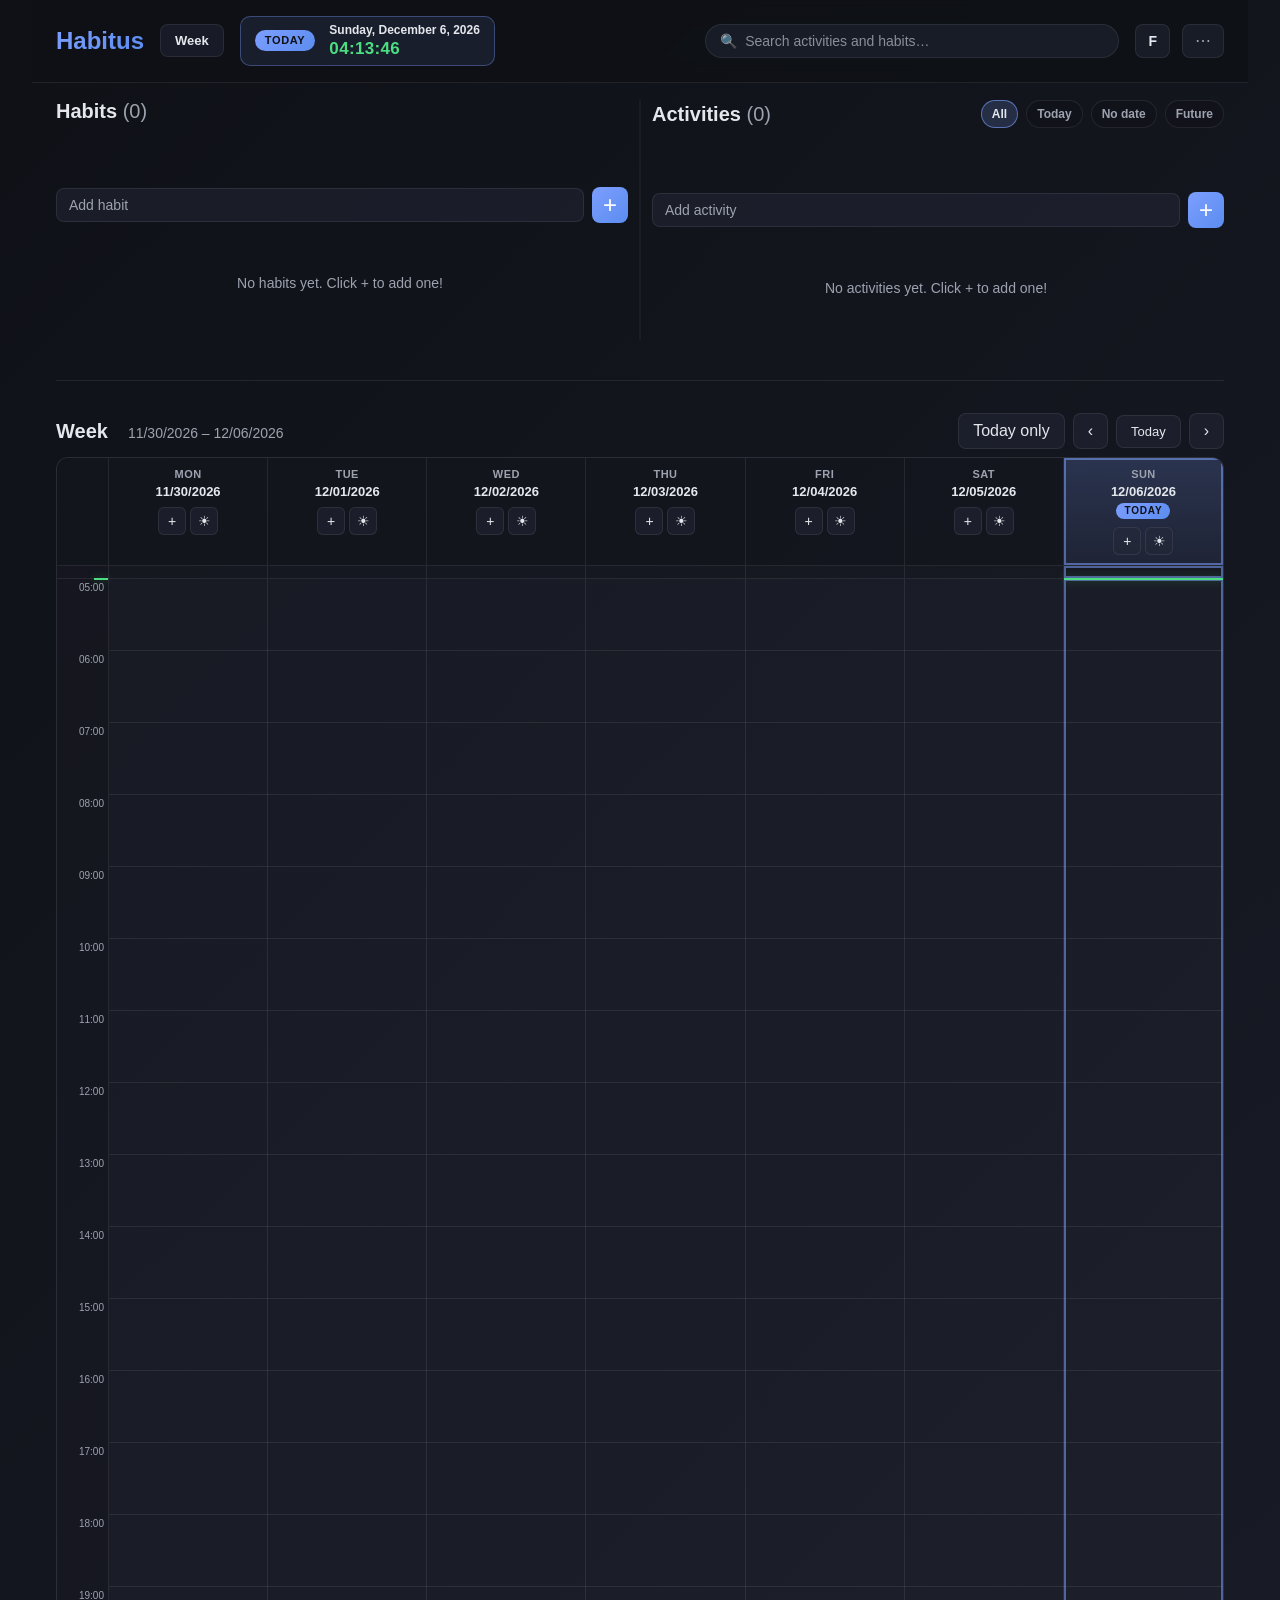
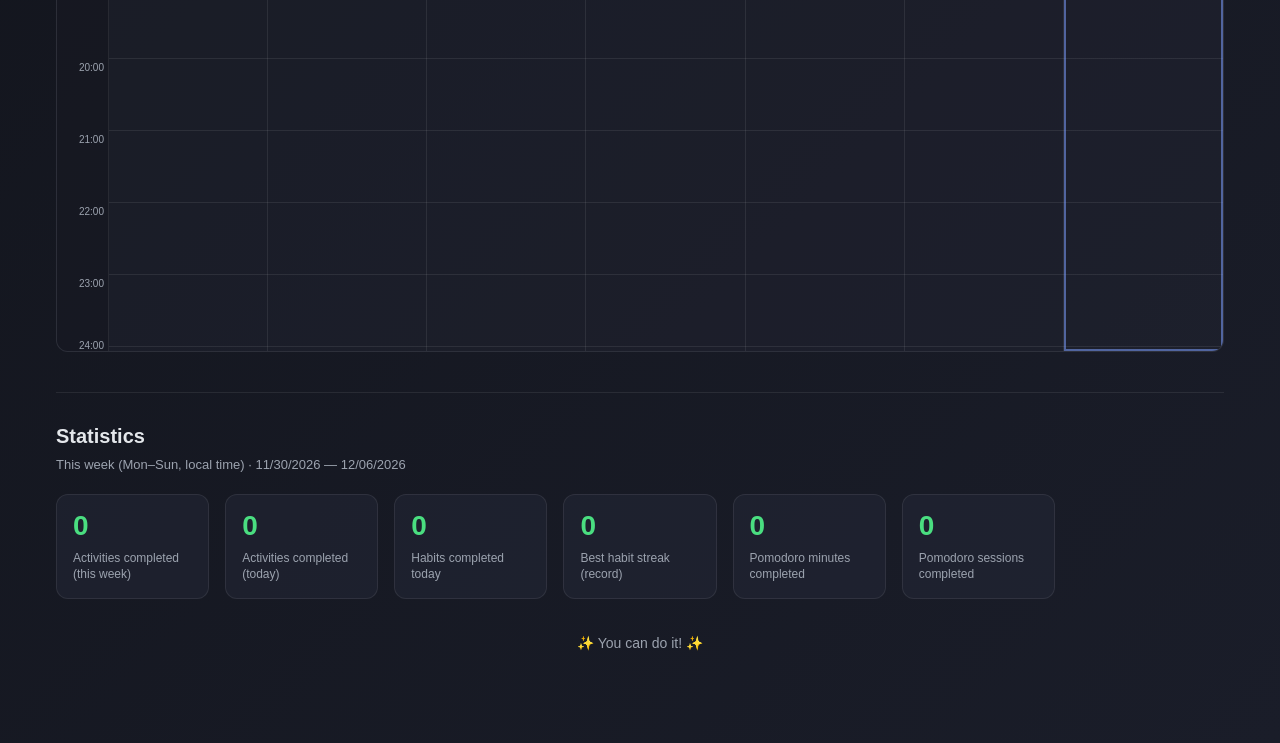
==== commit ef96db43: "outras melhorias" ====
--- a/index.html
+++ b/index.html
@@ -38,22 +38,40 @@
             </div>
         </div>
         <div class="header-right">
-            <select id="language-selector" class="language-selector">
-                <option value="en">English</option>
-                <option value="es">Español</option>
-                <option value="zh">中文</option>
-                <option value="ja">日本語</option>
-                <option value="de">Deutsch</option>
-                <option value="it">Italiano</option>
-                <option value="pt_BR">Português BR</option>
-                <option value="pt">Português PT</option>
-                <option value="fr">Français</option>
-            </select>
-            <button type="button" class="reminders-toggle-btn" id="reminders-toggle-btn" aria-pressed="false">🔕</button>
-            <button class="export-btn" id="export-btn" title="Exportar">📋</button>
-            <button class="import-btn" id="import-btn" title="Importar">📥</button>
             <button type="button" class="focus-toggle-btn" id="focus-toggle-btn" title="Modo foco" aria-pressed="false">F</button>
             <button type="button" class="focus-layout-btn" id="focus-layout-btn" title="Trocar ordem: calendário em cima" aria-label="Trocar ordem das metades no modo foco">⇅</button>
+
+            <div class="header-menu" id="header-menu">
+                <button type="button" class="header-menu-btn" id="header-menu-btn" aria-haspopup="true" aria-expanded="false" data-i18n-aria-label="menuMore" title="Mais opções">⋯</button>
+                <div class="header-menu-panel" id="header-menu-panel" hidden>
+                    <div class="header-menu-group">
+                        <span class="header-menu-label" data-i18n="densityLabel">Densidade</span>
+                        <div class="header-menu-choices" id="density-choices">
+                            <button type="button" class="header-menu-choice" data-density="compact" data-i18n="densityCompact">Compacta</button>
+                            <button type="button" class="header-menu-choice" data-density="comfortable" data-i18n="densityComfortable">Confortável</button>
+                        </div>
+                    </div>
+                    <div class="header-menu-group">
+                        <span class="header-menu-label" data-i18n="languageLabel">Idioma</span>
+                        <select id="language-selector" class="language-selector">
+                            <option value="en">English</option>
+                            <option value="es">Español</option>
+                            <option value="zh">中文</option>
+                            <option value="ja">日本語</option>
+                            <option value="de">Deutsch</option>
+                            <option value="it">Italiano</option>
+                            <option value="pt_BR">Português BR</option>
+                            <option value="pt">Português PT</option>
+                            <option value="fr">Français</option>
+                        </select>
+                    </div>
+                    <div class="header-menu-group header-menu-actions">
+                        <button type="button" class="reminders-toggle-btn" id="reminders-toggle-btn" aria-pressed="false">🔕</button>
+                        <button class="export-btn" id="export-btn" title="Exportar">📋</button>
+                        <button class="import-btn" id="import-btn" title="Importar">📥</button>
+                    </div>
+                </div>
+            </div>
             <input type="file" id="import-file" accept=".json" style="display: none;">
         </div>
     </div>
--- a/styles.css
+++ b/styles.css
@@ -1094,70 +1094,7 @@
     gap: 8px;
 }
 
-.streak-badge {
-    background: rgba(251, 191, 36, 0.2);
-    color: var(--streak);
-    padding: 2px 8px;
-    border-radius: 12px;
-    font-size: 11px;
-    font-weight: 500;
-}
-
 /* Pasted images on task cards (Ctrl+V) */
-.task-pasted-images {
-    display: flex;
-    flex-wrap: wrap;
-    gap: 8px;
-    margin-top: 10px;
-    min-height: 0;
-}
-
-.task-pasted-images[aria-hidden="true"] {
-    display: none;
-}
-
-.task-pasted-thumb-wrap {
-    position: relative;
-    border-radius: 8px;
-    overflow: hidden;
-    border: 1px solid var(--border-color);
-    background: rgba(0, 0, 0, 0.15);
-    max-width: 100%;
-}
-
-.task-pasted-thumb {
-    display: block;
-    max-width: min(220px, 100%);
-    max-height: 160px;
-    width: auto;
-    height: auto;
-    object-fit: contain;
-}
-
-.task-pasted-remove {
-    position: absolute;
-    top: 4px;
-    right: 4px;
-    width: 26px;
-    height: 26px;
-    padding: 0;
-    border: none;
-    border-radius: 6px;
-    background: rgba(0, 0, 0, 0.55);
-    color: #fff;
-    font-size: 16px;
-    line-height: 1;
-    cursor: pointer;
-    display: flex;
-    align-items: center;
-    justify-content: center;
-    transition: background 0.15s ease;
-}
-
-.task-pasted-remove:hover {
-    background: rgba(220, 38, 38, 0.85);
-}
-
 .task-subtasks-wrap {
     margin-top: 2px;
 }
@@ -1793,45 +1730,6 @@
 
 .task-inline-time-input:hover {
     border-color: var(--blue-primary);
-}
-
-.task-duration-stepper {
-    display: inline-flex;
-    align-items: center;
-    gap: 2px;
-    margin-left: 4px;
-    padding: 1px 4px;
-    border-radius: 10px;
-    background: rgba(124, 158, 255, 0.1);
-    border: 1px solid rgba(124, 158, 255, 0.28);
-    font-variant-numeric: tabular-nums;
-    vertical-align: middle;
-}
-
-.task-duration-btn {
-    width: 22px;
-    height: 22px;
-    padding: 0;
-    line-height: 1;
-    font-size: 14px;
-    font-weight: 600;
-    border: none;
-    border-radius: 6px;
-    background: rgba(255, 255, 255, 0.08);
-    color: var(--text-primary);
-    cursor: pointer;
-}
-
-.task-duration-btn:hover {
-    background: rgba(124, 158, 255, 0.35);
-}
-
-.task-duration-value {
-    min-width: 1.75rem;
-    text-align: center;
-    font-size: 11px;
-    font-weight: 600;
-    color: var(--text-secondary);
 }
 
 .task-inline-time-input:focus {
@@ -2733,12 +2631,7 @@
 body.focus-mode .task-info-row .add-tag,
 body.focus-mode .task-info-row .add-days,
 body.focus-mode .task-inline-time-input,
-body.focus-mode .task-duration-stepper,
 body.focus-mode .task-subtasks-wrap,
-body.focus-mode .task-pasted-images {
-    display: none;
-}
-
 body.focus-mode .task-card {
     --task-card-pad-y: 4px;
     --task-card-pad-x: 10px;
@@ -2791,7 +2684,6 @@
     gap: 4px;
 }
 
-body.focus-mode .streak-badge,
 body.focus-mode .task-priority-badge,
 body.focus-mode .task-due-date,
 body.focus-mode .task-days-of-week,
@@ -2930,3 +2822,208 @@
     }
 }
 
+
+/* ==========================================================================
+   Densidade da visao padrao + cartao "silencioso"
+   As acoes e os marcadores de campos vazios so aparecem no hover / foco /
+   selecao por teclado: o cartao em repouso mostra apenas o que tem conteudo.
+   ========================================================================== */
+
+.task-card {
+    position: relative;
+}
+
+/* Barra de acoes sobreposta: nao ocupa espaco no fluxo */
+.task-actions-inline {
+    position: absolute;
+    top: 4px;
+    right: 6px;
+    gap: 4px;
+    padding: 3px 5px;
+    border-radius: 8px;
+    background: #232838;
+    box-shadow: 0 2px 10px rgba(0, 0, 0, 0.35);
+    opacity: 0;
+    pointer-events: none;
+    transition: opacity 0.12s ease;
+    z-index: 3;
+}
+
+.task-card:hover .task-actions-inline,
+.task-card:focus-within .task-actions-inline,
+.task-card.keyboard-selected .task-actions-inline {
+    opacity: 1;
+    pointer-events: auto;
+}
+
+/* Marcadores de campos por preencher (+ Prioridade, + Data, + Tags, hora…) */
+.task-card .is-hint {
+    display: none;
+}
+
+.task-card:hover .is-hint,
+.task-card:focus-within .is-hint,
+.task-card.keyboard-selected .is-hint {
+    display: inline-flex;
+}
+
+/* Reserva a altura da linha de info para o hover nao empurrar a lista */
+.task-info-row {
+    min-height: 22px;
+}
+
+/* Subtarefas: contador no titulo, lista so quando expandida */
+.task-subtasks-badge {
+    flex-shrink: 0;
+    background: transparent;
+    border: 1px solid var(--border-color);
+    border-radius: 10px;
+    color: var(--text-secondary);
+    font-size: 11px;
+    line-height: 1;
+    padding: 3px 7px;
+    cursor: pointer;
+    transition: all 0.15s ease;
+}
+
+.task-subtasks-badge:hover,
+.task-subtasks-badge.is-open {
+    color: var(--blue-primary);
+    border-color: var(--blue-primary);
+}
+
+.task-subtasks-wrap:empty {
+    display: none;
+}
+
+/* --- Densidade compacta (predefinicao) --- */
+body.density-compact:not(.focus-mode) .task-card {
+    --task-card-pad-y: 7px;
+    --task-card-pad-x: 11px;
+    border-radius: 9px;
+}
+
+body.density-compact:not(.focus-mode) .task-title {
+    font-size: 13.5px;
+    margin-bottom: 0;
+}
+
+body.density-compact:not(.focus-mode) .tasks-list,
+body.density-compact:not(.focus-mode) .completed-list,
+body.density-compact:not(.focus-mode) .scheduled-list {
+    gap: 6px;
+}
+
+body.density-compact:not(.focus-mode) .task-info-row {
+    margin-top: 2px;
+}
+
+/* Em ecra largo as listas ganham scroll proprio: o calendario fica a um passo,
+   sem ter de percorrer a pagina toda */
+@media (min-width: 641px) {
+    body.density-compact:not(.focus-mode) .tasks-list {
+        max-height: 58vh;
+        overflow-y: auto;
+        overflow-x: hidden;
+        padding-right: 4px;
+        scrollbar-width: thin;
+    }
+}
+
+/* ==========================================================================
+   Menu "⋯" do header (idioma, densidade, lembretes, exportar/importar)
+   ========================================================================== */
+
+.header-menu {
+    position: relative;
+}
+
+.header-menu-btn {
+    background: var(--bg-card);
+    border: 1px solid var(--border-color);
+    border-radius: 8px;
+    padding: 8px 12px;
+    color: var(--text-secondary);
+    font-size: 16px;
+    line-height: 1;
+    cursor: pointer;
+    transition: all 0.2s ease;
+}
+
+.header-menu-btn:hover,
+.header-menu-btn[aria-expanded="true"] {
+    background: var(--blue-hover);
+    border-color: var(--blue-primary);
+    color: var(--text-primary);
+}
+
+.header-menu-panel {
+    position: absolute;
+    top: calc(100% + 8px);
+    right: 0;
+    min-width: 232px;
+    padding: 12px;
+    display: flex;
+    flex-direction: column;
+    gap: 14px;
+    background: #1b1f2c;
+    border: 1px solid var(--border-color);
+    border-radius: 12px;
+    box-shadow: 0 12px 32px rgba(0, 0, 0, 0.5);
+    z-index: 1400;
+}
+
+/* [hidden] tem menos peso que a regra acima: e preciso o reforco */
+.header-menu-panel[hidden] {
+    display: none;
+}
+
+.header-menu-group {
+    display: flex;
+    flex-direction: column;
+    gap: 6px;
+}
+
+.header-menu-label {
+    font-size: 11px;
+    text-transform: uppercase;
+    letter-spacing: 0.04em;
+    color: var(--text-secondary);
+}
+
+.header-menu-choices {
+    display: flex;
+    gap: 6px;
+}
+
+.header-menu-choice {
+    flex: 1;
+    background: transparent;
+    border: 1px solid var(--border-color);
+    border-radius: 8px;
+    padding: 6px 8px;
+    color: var(--text-secondary);
+    font-size: 12px;
+    cursor: pointer;
+    transition: all 0.15s ease;
+}
+
+.header-menu-choice:hover {
+    border-color: var(--border-hover);
+    color: var(--text-primary);
+}
+
+.header-menu-choice.is-active {
+    background: var(--blue-hover);
+    border-color: var(--blue-primary);
+    color: var(--text-primary);
+}
+
+.header-menu-actions {
+    flex-direction: row;
+    gap: 8px;
+}
+
+.header-menu-panel .language-selector {
+    width: 100%;
+}
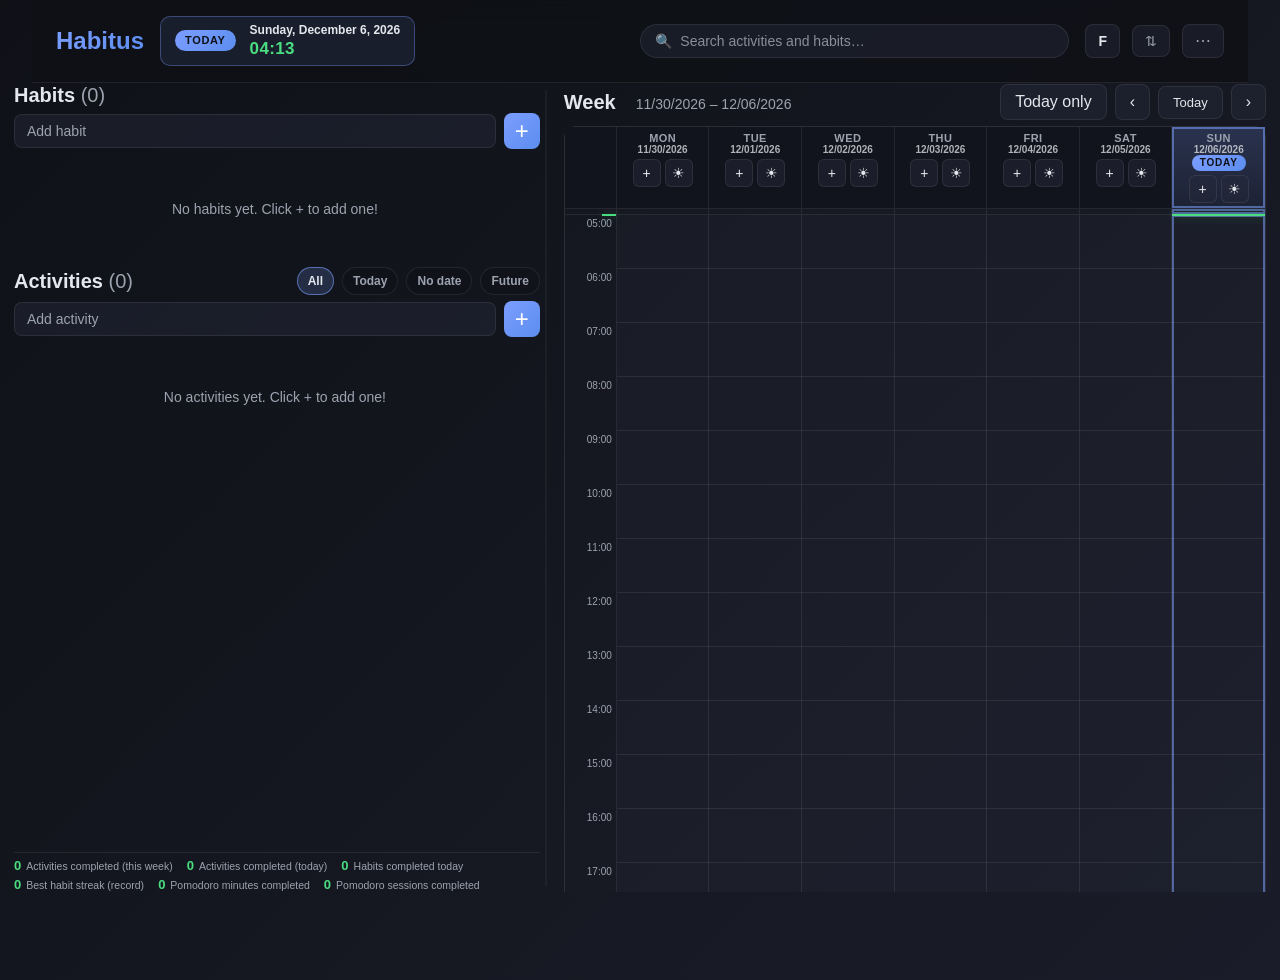
==== commit d414e5ca: "optimal 3" ====
--- a/index.html
+++ b/index.html
@@ -39,7 +39,7 @@
         </div>
         <div class="header-right">
             <button type="button" class="focus-toggle-btn" id="focus-toggle-btn" title="Modo foco" aria-pressed="false">F</button>
-            <button type="button" class="focus-layout-btn" id="focus-layout-btn" title="Trocar ordem: calendário em cima" aria-label="Trocar ordem das metades no modo foco">⇅</button>
+            <button type="button" class="focus-layout-btn" id="focus-layout-btn" title="Trocar lados: calendário à esquerda" aria-label="Trocar os lados do workspace">⇅</button>
 
             <div class="header-menu" id="header-menu">
                 <button type="button" class="header-menu-btn" id="header-menu-btn" aria-haspopup="true" aria-expanded="false" data-i18n-aria-label="menuMore" title="Mais opções">⋯</button>
@@ -144,6 +144,8 @@
                 </div>
             </div>
         </div>
+
+        <div class="workspace-divider" id="workspace-divider" role="separator" aria-orientation="vertical" tabindex="0"></div>
 
         <section class="week-calendar-section main-view-scroll-anchor" id="week-calendar-section" aria-label="Calendar">
             <div class="week-calendar-toolbar">
--- a/styles.css
+++ b/styles.css
@@ -2558,11 +2558,37 @@
         align-items: center;
         justify-content: center;
         position: fixed;
-        right: 60px;
+        right: 62px;
         bottom: 16px;
         z-index: 1200;
         pointer-events: auto;
         box-shadow: 0 4px 16px rgba(0, 0, 0, 0.45);
+    }
+}
+
+/* No modo foco o header perde pointer-events: o menu ⋯ vai para junto
+   dos botoes flutuantes (F e ⇅), com o painel a abrir para CIMA. */
+body.focus-mode .header-menu {
+    position: fixed;
+    right: 108px;
+    bottom: 16px;
+    z-index: 1200;
+    pointer-events: auto;
+}
+
+body.focus-mode .header-menu-btn {
+    box-shadow: 0 4px 16px rgba(0, 0, 0, 0.45);
+}
+
+body.focus-mode .header-menu-panel {
+    top: auto;
+    bottom: calc(100% + 8px);
+}
+
+/* Em ecras estreitos o modo foco nao tem o ⇅: o menu encosta ao F */
+@media (max-width: 640px) {
+    body.focus-mode .header-menu {
+        right: 62px;
     }
 }
 
@@ -2587,22 +2613,11 @@
     pointer-events: none;
 }
 
+/* Idioma, lembretes, exportar e importar ja NAO se escondem aqui: vivem dentro
+   do menu ⋯, que so aparece quando aberto. */
 body.focus-mode .header-left,
-body.focus-mode .header-center,
-body.focus-mode .language-selector,
-body.focus-mode .reminders-toggle-btn,
-body.focus-mode .export-btn,
-body.focus-mode .import-btn {
+body.focus-mode .header-center {
     display: none;
-}
-
-body.focus-mode .container {
-    width: 100%;
-    padding: 8px 8px 16px;
-}
-
-body.focus-mode .tasks-container {
-    gap: 8px;
 }
 
 body.focus-mode .column-header,
@@ -2610,13 +2625,6 @@
 body.focus-mode .stats-section,
 body.focus-mode .footer {
     display: none;
-}
-
-/* Ecras estreitos: no modo foco mantem-se so as listas (as abas moveis tratam do calendario) */
-@media (max-width: 640px) {
-    body.focus-mode .week-calendar-section {
-        display: none;
-    }
 }
 
 /* Modo foco: esconder os controlos de concluídas (mostrar / deletar concluídas) */
@@ -2632,12 +2640,6 @@
 body.focus-mode .task-info-row .add-days,
 body.focus-mode .task-inline-time-input,
 body.focus-mode .task-subtasks-wrap,
-body.focus-mode .task-card {
-    --task-card-pad-y: 4px;
-    --task-card-pad-x: 10px;
-    border-radius: 8px;
-}
-
 body.focus-mode .tasks-list,
 body.focus-mode .completed-list,
 body.focus-mode .scheduled-list {
@@ -2700,128 +2702,6 @@
     padding: 6px 10px;
     font-size: 13px;
 }
-
-/* ==========================================================================
-   Modo foco (ecras largos): metade de cima = Habitos + Atividades, cada
-   coluna com scroll vertical proprio; metade de baixo = grelha do calendario
-   (semana seg-dom, so a grelha de horas com a linha do agora).
-   ========================================================================== */
-@media (min-width: 641px) {
-    body.focus-mode {
-        overflow: hidden;
-    }
-
-    body.focus-mode .container {
-        height: 100vh;
-        height: 100dvh;
-        padding: 8px 8px 6px;
-        display: flex;
-        flex-direction: column;
-        gap: 6px;
-        overflow: hidden;
-    }
-
-    /* Metade de cima: as duas listas (ordem invertivel — ver .focus-calendar-top) */
-    body.focus-mode .tasks-container {
-        flex: 1 1 50%;
-        min-height: 0;
-        overflow: hidden;
-        order: 1;
-    }
-
-    body.focus-mode .tasks-column {
-        min-height: 0;
-        overflow-y: auto;
-        overflow-x: hidden;
-        padding-right: 6px;
-        scrollbar-width: thin;
-    }
-
-    body.focus-mode .tasks-list,
-    body.focus-mode .completed-list,
-    body.focus-mode .scheduled-list {
-        min-height: 0;
-    }
-
-    /* Metade de baixo: o calendario */
-    body.focus-mode .week-calendar-section {
-        display: flex;
-        flex-direction: column;
-        flex: 1 1 50%;
-        min-height: 0;
-        margin-top: 0;
-        padding-top: 6px;
-        border-top: 1px solid var(--border-color);
-        order: 2;
-    }
-
-    /* Ordem invertida: calendario em cima, listas em baixo */
-    body.focus-mode.focus-calendar-top .week-calendar-section {
-        order: 1;
-        padding-top: 0;
-        padding-bottom: 6px;
-        border-top: none;
-        border-bottom: 1px solid var(--border-color);
-    }
-
-    body.focus-mode.focus-calendar-top .tasks-container {
-        order: 2;
-    }
-
-    /* So a grelha: sem barra de navegacao, sem faixa de itens sem hora,
-       sem paineis de concluidas e sem botoes nos cabecalhos dos dias */
-    body.focus-mode .week-calendar-toolbar,
-    body.focus-mode .week-cal-completed-stack,
-    body.focus-mode .week-cal-untimed,
-    body.focus-mode .week-cal-untimed-spacer,
-    body.focus-mode .week-cal-header-actions,
-    body.focus-mode .week-cal-today-pill {
-        display: none;
-    }
-
-    body.focus-mode .week-calendar-scroll {
-        flex: 1 1 auto;
-        min-height: 0;
-        overflow: auto;
-        scrollbar-width: thin;
-    }
-
-    body.focus-mode .week-cal-outer {
-        gap: 0;
-    }
-
-    body.focus-mode .week-cal-layout {
-        --week-cal-hour-px: 46px;
-        grid-template-rows: auto 0 minmax(0, auto);
-        border-radius: 8px;
-        /* sticky dos cabecalhos exige que o container nao recorte o scroll */
-        overflow: visible;
-    }
-
-    /* Cabecalhos dos dias fixos ao topo enquanto se percorre as horas */
-    body.focus-mode .week-cal-day-headers,
-    body.focus-mode .week-cal-corner {
-        position: sticky;
-        top: 0;
-        z-index: 6;
-        background: #12141d;
-    }
-
-    body.focus-mode .week-cal-day-header {
-        padding: 4px 6px;
-        gap: 0;
-    }
-
-    body.focus-mode .week-cal-date-full {
-        font-size: 0.625rem;
-        opacity: 0.7;
-    }
-
-    body.focus-mode .week-cal-hour-label {
-        font-size: 0.625rem;
-    }
-}
-
 
 /* ==========================================================================
    Densidade da visao padrao + cartao "silencioso"
@@ -2897,24 +2777,24 @@
 }
 
 /* --- Densidade compacta (predefinicao) --- */
-body.density-compact:not(.focus-mode) .task-card {
+body.density-compact .task-card {
     --task-card-pad-y: 7px;
     --task-card-pad-x: 11px;
     border-radius: 9px;
 }
 
-body.density-compact:not(.focus-mode) .task-title {
+body.density-compact .task-title {
     font-size: 13.5px;
     margin-bottom: 0;
 }
 
-body.density-compact:not(.focus-mode) .tasks-list,
-body.density-compact:not(.focus-mode) .completed-list,
-body.density-compact:not(.focus-mode) .scheduled-list {
+body.density-compact .tasks-list,
+body.density-compact .completed-list,
+body.density-compact .scheduled-list {
     gap: 6px;
 }
 
-body.density-compact:not(.focus-mode) .task-info-row {
+body.density-compact .task-info-row {
     margin-top: 2px;
 }
 
@@ -3027,3 +2907,323 @@
 .header-menu-panel .language-selector {
     width: 100%;
 }
+
+
+/* --- Cartao numa linha (densidade compacta): titulo e badges lado a lado --- */
+@media (min-width: 641px) {
+    body.density-compact .task-content {
+        display: flex;
+        align-items: center;
+        flex-wrap: wrap;
+        gap: 4px 10px;
+        /* espaco reservado para a barra de acoes sobreposta nao tapar os badges */
+        padding-right: 132px;
+    }
+
+    body.density-compact .task-title-row {
+        flex: 1 1 180px;
+        min-width: 0;
+    }
+
+    body.density-compact .task-info-row {
+        flex: 0 1 auto;
+        margin-top: 0;
+        min-height: 0;
+        justify-content: flex-end;
+    }
+
+    body.density-compact .task-info-left {
+        justify-content: flex-end;
+    }
+
+    /* subtarefas expandidas ocupam a linha seguinte inteira */
+    body.density-compact .task-subtasks-wrap:not(:empty) {
+        flex: 1 0 100%;
+        margin-top: 4px;
+    }
+}
+
+
+/* ==========================================================================
+   Workspace: UM layout so. Listas e calendario sempre visiveis na mesma tela,
+   com um divisor arrastavel a definir a proporcao. O "modo foco" deixou de ser
+   um segundo layout: passou a ser apenas silencio (esconde o cromo).
+   ========================================================================== */
+@media (min-width: 1024px) {
+    body.workspace {
+        overflow: hidden;
+    }
+
+    body.workspace .container {
+        --workspace-split: 42%;
+        width: 100%;
+        height: 100dvh;
+        padding: 84px 14px 8px;
+        display: grid;
+        grid-template-columns: var(--workspace-split) 12px minmax(0, 1fr);
+        grid-template-rows: minmax(0, 1fr) auto;
+        gap: 0;
+        overflow: hidden;
+    }
+
+    /* silencio (F): sem header, o workspace comeca no topo */
+    body.workspace.focus-mode .container {
+        padding-top: 10px;
+    }
+
+    /* --- coluna das listas: habitos em cima (so o que precisam), atividades
+       ficam com todo o espaco restante --- */
+    body.workspace .tasks-container {
+        grid-column: 1;
+        display: grid;
+        grid-template-columns: 1fr;
+        grid-template-rows: minmax(0, auto) minmax(0, 1fr);
+        gap: 10px;
+        grid-row: 1;
+        min-height: 0;
+        overflow: hidden;
+    }
+
+    body.workspace #mobile-panel-dailies {
+        max-height: 42vh;
+    }
+
+    /* linha de tags vazia nao deve ocupar espaco */
+    body.workspace .tag-filters:empty {
+        display: none;
+    }
+
+    body.workspace .tasks-container::before {
+        display: none;
+    }
+
+    body.workspace .tasks-column {
+        display: flex;
+        flex-direction: column;
+        min-height: 0;
+        overflow: hidden;
+    }
+
+    body.workspace .column-header {
+        margin-bottom: 6px;
+    }
+
+    body.workspace .tasks-list {
+        flex: 1 1 auto;
+        min-height: 0;
+        max-height: none;
+        overflow-y: auto;
+        padding-right: 4px;
+        scrollbar-width: thin;
+    }
+
+    body.workspace .completed-section,
+    body.workspace .scheduled-section {
+        flex: 0 0 auto;
+    }
+
+    body.workspace .completed-list,
+    body.workspace .scheduled-list {
+        max-height: 24vh;
+        overflow-y: auto;
+    }
+
+    /* --- divisor: substitui a escolha entre "modos" por uma proporcao --- */
+    body.workspace .workspace-divider {
+        grid-column: 2;
+        grid-row: 1 / -1;
+        align-self: stretch;
+        cursor: col-resize;
+        position: relative;
+    }
+
+    body.workspace .workspace-divider::after {
+        content: '';
+        position: absolute;
+        left: 50%;
+        top: 6px;
+        bottom: 6px;
+        width: 1px;
+        background: var(--border-color);
+        transform: translateX(-50%);
+        transition: background 0.15s ease, width 0.15s ease;
+    }
+
+    body.workspace .workspace-divider:hover::after,
+    body.workspace .workspace-divider:focus-visible::after,
+    body.workspace .workspace-divider.is-dragging::after {
+        background: var(--blue-primary);
+        width: 3px;
+    }
+
+    /* --- coluna do calendario: altura toda --- */
+    body.workspace .week-calendar-section {
+        grid-column: 3;
+        grid-row: 1 / -1;
+        display: flex;
+        flex-direction: column;
+        min-height: 0;
+        margin-top: 0;
+        padding-top: 0;
+        padding-left: 12px;
+        border-top: none;
+    }
+
+    body.workspace .week-calendar-toolbar {
+        margin-bottom: 6px;
+        flex: 0 0 auto;
+    }
+
+    body.workspace .week-calendar-scroll {
+        flex: 1 1 auto;
+        min-height: 0;
+        overflow: auto;
+        scrollbar-width: thin;
+    }
+
+    body.workspace .week-cal-layout {
+        --week-cal-hour-px: 54px;
+        overflow: visible;
+        min-width: 0;
+    }
+
+    /* cabecalhos dos dias fixos ao percorrer as horas */
+    body.workspace .week-cal-day-headers,
+    body.workspace .week-cal-corner {
+        position: sticky;
+        top: 0;
+        z-index: 6;
+        background: #12141d;
+    }
+
+    body.workspace .week-cal-day-header {
+        padding: 5px 4px;
+        gap: 0;
+    }
+
+    body.workspace .week-cal-date-full {
+        font-size: 0.625rem;
+        opacity: 0.75;
+    }
+
+    /* --- lados trocados (botao ⇅): calendario a esquerda --- */
+    body.workspace.workspace-swapped .container {
+        grid-template-columns: minmax(0, 1fr) 12px var(--workspace-split);
+    }
+
+    body.workspace.workspace-swapped .tasks-container {
+        grid-column: 3;
+    }
+
+    body.workspace.workspace-swapped .week-calendar-section {
+        grid-column: 1;
+        padding-left: 0;
+        padding-right: 12px;
+    }
+
+    /* --- estatisticas: faixa fina no fundo das listas, ja nao uma seccao --- */
+    body.workspace .stats-section {
+        grid-column: 1;
+        grid-row: 2;
+        align-self: end;
+        margin: 0;
+        padding: 6px 0 0;
+        border-top: 1px solid var(--border-color);
+    }
+
+    body.workspace.workspace-swapped .stats-section {
+        grid-column: 3;
+    }
+
+    body.workspace .stats-section-title,
+    body.workspace .stats-section-subtitle {
+        display: none;
+    }
+
+    body.workspace .stats-grid {
+        display: flex;
+        flex-wrap: wrap;
+        gap: 4px 14px;
+        margin: 0;
+    }
+
+    body.workspace .stats-card {
+        flex: 0 0 auto;
+        flex-direction: row;
+        align-items: baseline;
+        gap: 5px;
+        padding: 0;
+        margin: 0;
+        background: none;
+        border: none;
+        box-shadow: none;
+    }
+
+    body.workspace .stats-value {
+        font-size: 13px;
+        font-weight: 600;
+    }
+
+    body.workspace .stats-label {
+        font-size: 10.5px;
+        color: var(--text-secondary);
+        text-transform: none;
+        letter-spacing: 0;
+    }
+
+    /* alternar listas/calendario perde sentido: ambos estao a vista */
+    body.workspace .view-toggle-btn,
+    body.workspace .footer {
+        display: none;
+    }
+
+    /* o ⇅ (trocar lados) vive no header enquanto nao estamos em silencio */
+    body.workspace:not(.focus-mode) .focus-layout-btn {
+        display: inline-flex;
+        align-items: center;
+        justify-content: center;
+    }
+
+    /* --- itens do calendario mais legiveis em colunas estreitas --- */
+    body.workspace .week-cal-chip,
+    body.workspace .week-cal-block-main {
+        gap: 2px;
+    }
+
+    body.workspace .week-cal-chip-title,
+    body.workspace .week-cal-block-title {
+        font-size: 11px;
+    }
+
+    /* faixa de itens sem hora: fina quando esta vazia */
+    body.workspace .week-cal-untimed:empty,
+    body.workspace .week-cal-untimed-spacer {
+        min-height: 6px;
+        padding-top: 2px;
+        padding-bottom: 2px;
+    }
+
+    /* blocos altos podem mostrar o titulo em duas linhas */
+    body.workspace .week-cal-block-title {
+        white-space: normal;
+        line-height: 1.2;
+        display: -webkit-box;
+        -webkit-line-clamp: 2;
+        -webkit-box-orient: vertical;
+        overflow: hidden;
+    }
+
+    /* o identificador ⋮ so aparece no hover: liberta largura para o titulo */
+    body.workspace .week-cal-drag-handle {
+        opacity: 0;
+        width: 0;
+        overflow: hidden;
+        transition: opacity 0.12s ease;
+    }
+
+    body.workspace .week-cal-chip:hover .week-cal-drag-handle,
+    body.workspace .week-cal-block:hover .week-cal-drag-handle {
+        opacity: 1;
+        width: auto;
+    }
+}
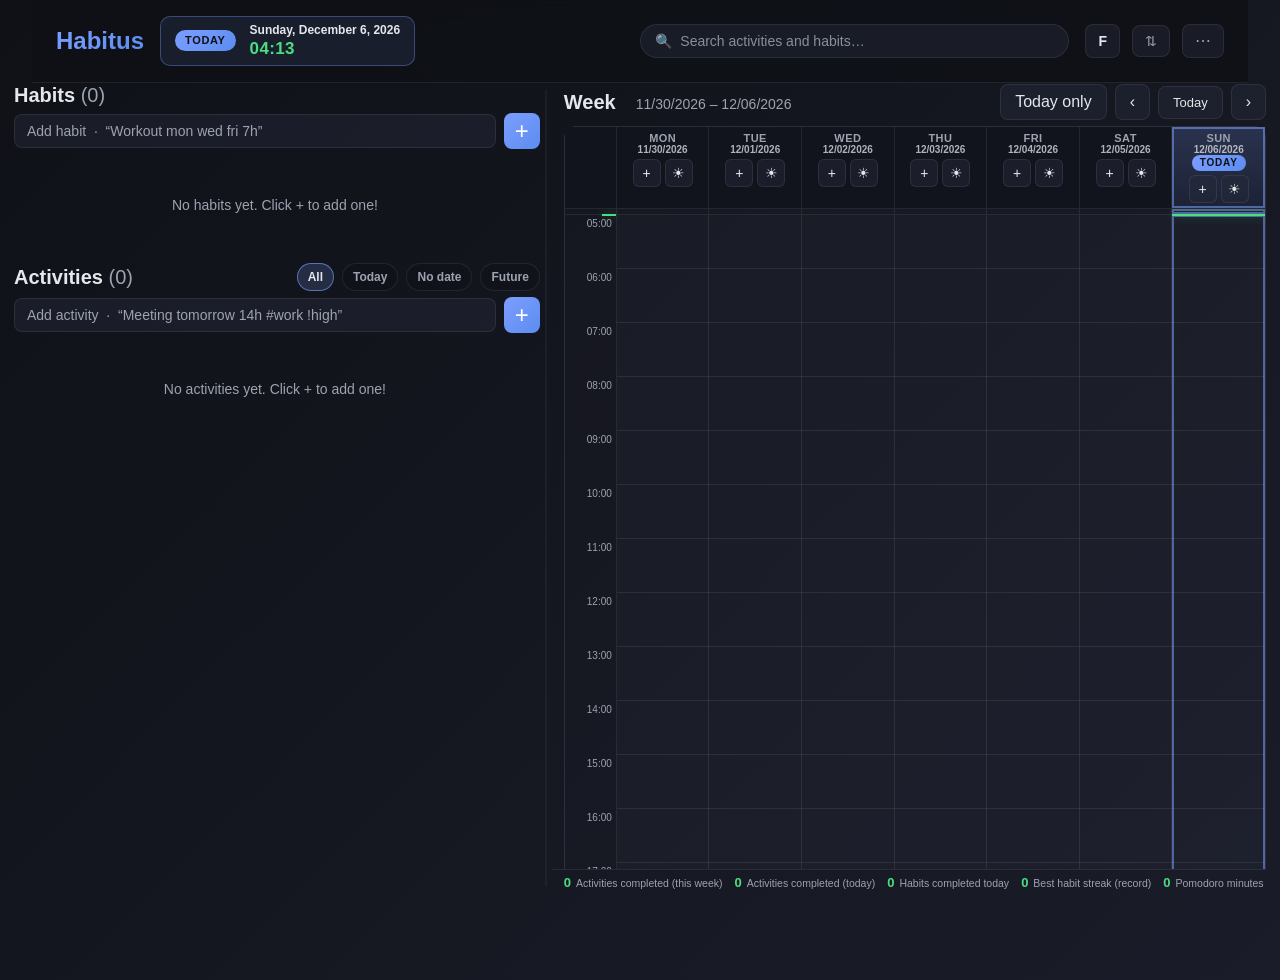
==== commit e1c610f7: "5" ====
--- a/index.html
+++ b/index.html
@@ -45,11 +45,12 @@
                 <button type="button" class="header-menu-btn" id="header-menu-btn" aria-haspopup="true" aria-expanded="false" data-i18n-aria-label="menuMore" title="Mais opções">⋯</button>
                 <div class="header-menu-panel" id="header-menu-panel" hidden>
                     <div class="header-menu-group">
-                        <span class="header-menu-label" data-i18n="densityLabel">Densidade</span>
-                        <div class="header-menu-choices" id="density-choices">
-                            <button type="button" class="header-menu-choice" data-density="compact" data-i18n="densityCompact">Compacta</button>
-                            <button type="button" class="header-menu-choice" data-density="comfortable" data-i18n="densityComfortable">Confortável</button>
+                        <span class="header-menu-label" data-i18n="viewLabel">Ver</span>
+                        <div class="header-menu-choices">
+                            <button type="button" class="header-menu-choice" id="menu-toggle-completed" aria-pressed="false"></button>
+                            <button type="button" class="header-menu-choice" id="menu-toggle-scheduled" aria-pressed="false"></button>
                         </div>
+                        <button type="button" class="header-menu-danger" id="menu-delete-completed"></button>
                     </div>
                     <div class="header-menu-group">
                         <span class="header-menu-label" data-i18n="languageLabel">Idioma</span>
@@ -96,20 +97,9 @@
                 </div>
                 <div class="tasks-list" id="dailies-list"></div>
                 <div class="completed-section" id="dailies-completed-section" style="display: none;">
-                    <div class="completed-header">
-                        <button class="toggle-completed-btn" id="toggle-dailies-completed">
-                            <span id="toggle-dailies-text">Mostrar concluídas</span>
-                        </button>
-                        <button class="delete-completed-btn" id="delete-dailies-completed">Deletar Concluídas</button>
-                    </div>
                     <div class="completed-list" id="dailies-completed-list"></div>
                 </div>
                 <div class="scheduled-section" id="dailies-scheduled-section" style="display: none;">
-                    <div class="scheduled-header">
-                        <button class="toggle-scheduled-btn" id="toggle-dailies-scheduled">
-                            <span id="toggle-dailies-scheduled-text">Mostrar agendadas</span>
-                        </button>
-                    </div>
                     <div class="scheduled-list" id="dailies-scheduled-list"></div>
                 </div>
             </div>
@@ -134,12 +124,6 @@
                 </div>
                 <div class="tasks-list" id="tasks-list"></div>
                 <div class="completed-section" id="tasks-completed-section" style="display: none;">
-                    <div class="completed-header">
-                        <button class="toggle-completed-btn" id="toggle-tasks-completed">
-                            <span id="toggle-tasks-text">Mostrar concluídas</span>
-                        </button>
-                        <button class="delete-completed-btn" id="delete-tasks-completed">Deletar Concluídas</button>
-                    </div>
                     <div class="completed-list" id="tasks-completed-list"></div>
                 </div>
             </div>
--- a/styles.css
+++ b/styles.css
@@ -2627,13 +2627,6 @@
     display: none;
 }
 
-/* Modo foco: esconder os controlos de concluídas (mostrar / deletar concluídas) */
-body.focus-mode .completed-header,
-body.focus-mode .toggle-completed-btn,
-body.focus-mode .delete-completed-btn {
-    display: none;
-}
-
 body.focus-mode .task-info-row .add-priority,
 body.focus-mode .task-info-row .add-due-date,
 body.focus-mode .task-info-row .add-tag,
@@ -2777,31 +2770,31 @@
 }
 
 /* --- Densidade compacta (predefinicao) --- */
-body.density-compact .task-card {
+body .task-card {
     --task-card-pad-y: 7px;
     --task-card-pad-x: 11px;
     border-radius: 9px;
 }
 
-body.density-compact .task-title {
+body .task-title {
     font-size: 13.5px;
     margin-bottom: 0;
 }
 
-body.density-compact .tasks-list,
-body.density-compact .completed-list,
-body.density-compact .scheduled-list {
+body .tasks-list,
+body .completed-list,
+body .scheduled-list {
     gap: 6px;
 }
 
-body.density-compact .task-info-row {
+body .task-info-row {
     margin-top: 2px;
 }
 
 /* Em ecra largo as listas ganham scroll proprio: o calendario fica a um passo,
    sem ter de percorrer a pagina toda */
 @media (min-width: 641px) {
-    body.density-compact:not(.focus-mode) .tasks-list {
+    body:not(.focus-mode) .tasks-list {
         max-height: 58vh;
         overflow-y: auto;
         overflow-x: hidden;
@@ -2899,6 +2892,29 @@
     color: var(--text-primary);
 }
 
+.header-menu-danger {
+    background: transparent;
+    border: 1px solid var(--border-color);
+    border-radius: 8px;
+    padding: 6px 8px;
+    color: var(--text-secondary);
+    font-size: 12px;
+    cursor: pointer;
+    transition: all 0.15s ease;
+}
+
+.header-menu-danger:hover:not(:disabled) {
+    background: rgba(239, 68, 68, 0.16);
+    border-color: var(--error);
+    color: var(--error);
+}
+
+.header-menu-choice:disabled,
+.header-menu-danger:disabled {
+    opacity: 0.4;
+    cursor: not-allowed;
+}
+
 .header-menu-actions {
     flex-direction: row;
     gap: 8px;
@@ -2911,7 +2927,7 @@
 
 /* --- Cartao numa linha (densidade compacta): titulo e badges lado a lado --- */
 @media (min-width: 641px) {
-    body.density-compact .task-content {
+    body .task-content {
         display: flex;
         align-items: center;
         flex-wrap: wrap;
@@ -2920,24 +2936,24 @@
         padding-right: 132px;
     }
 
-    body.density-compact .task-title-row {
+    body .task-title-row {
         flex: 1 1 180px;
         min-width: 0;
     }
 
-    body.density-compact .task-info-row {
+    body .task-info-row {
         flex: 0 1 auto;
         margin-top: 0;
         min-height: 0;
         justify-content: flex-end;
     }
 
-    body.density-compact .task-info-left {
+    body .task-info-left {
         justify-content: flex-end;
     }
 
     /* subtarefas expandidas ocupam a linha seguinte inteira */
-    body.density-compact .task-subtasks-wrap:not(:empty) {
+    body .task-subtasks-wrap:not(:empty) {
         flex: 1 0 100%;
         margin-top: 4px;
     }
@@ -2975,17 +2991,52 @@
        ficam com todo o espaco restante --- */
     body.workspace .tasks-container {
         grid-column: 1;
+        grid-row: 1 / -1;
         display: grid;
         grid-template-columns: 1fr;
         grid-template-rows: minmax(0, auto) minmax(0, 1fr);
         gap: 10px;
-        grid-row: 1;
         min-height: 0;
         overflow: hidden;
     }
 
-    body.workspace #mobile-panel-dailies {
-        max-height: 42vh;
+    /* a coluna dos habitos encolhe ao conteudo — nao reserva altura a toa */
+    body.workspace #mobile-panel-dailies .tasks-list {
+        flex: 0 1 auto;
+        max-height: 34vh;
+    }
+
+    /* nada de altura minima reservada dentro do workspace */
+    body.workspace .tasks-list,
+    body.workspace .completed-list,
+    body.workspace .scheduled-list {
+        min-height: 0;
+    }
+
+    /* seccoes de concluidas/agendadas: 48px de respiro cada -> 8px */
+    body.workspace .completed-section,
+    body.workspace .scheduled-section {
+        margin-top: 8px;
+        padding-top: 8px;
+    }
+
+    /* filtros de tags: uma linha, sem altura reservada */
+    body.workspace .tag-filters {
+        min-height: 0;
+        margin-bottom: 8px;
+        flex-wrap: nowrap;
+        overflow-x: auto;
+        gap: 6px;
+        padding-bottom: 2px;
+        scrollbar-width: thin;
+    }
+
+    body.workspace .tag-filter {
+        flex: 0 0 auto;
+    }
+
+    body.workspace .add-input-row {
+        margin-bottom: 8px;
     }
 
     /* linha de tags vazia nao deve ocupar espaco */
@@ -3059,7 +3110,7 @@
     /* --- coluna do calendario: altura toda --- */
     body.workspace .week-calendar-section {
         grid-column: 3;
-        grid-row: 1 / -1;
+        grid-row: 1;
         display: flex;
         flex-direction: column;
         min-height: 0;
@@ -3113,6 +3164,7 @@
 
     body.workspace.workspace-swapped .tasks-container {
         grid-column: 3;
+        grid-row: 1 / -1;
     }
 
     body.workspace.workspace-swapped .week-calendar-section {
@@ -3122,17 +3174,20 @@
     }
 
     /* --- estatisticas: faixa fina no fundo das listas, ja nao uma seccao --- */
+    /* estatisticas: faixa fina por baixo do calendario, do lado direito */
     body.workspace .stats-section {
-        grid-column: 1;
+        grid-column: 3;
         grid-row: 2;
         align-self: end;
         margin: 0;
-        padding: 6px 0 0;
+        padding: 6px 0 0 12px;
         border-top: 1px solid var(--border-color);
     }
 
     body.workspace.workspace-swapped .stats-section {
-        grid-column: 3;
+        grid-column: 1;
+        padding-left: 0;
+        padding-right: 12px;
     }
 
     body.workspace .stats-section-title,
@@ -3142,9 +3197,16 @@
 
     body.workspace .stats-grid {
         display: flex;
-        flex-wrap: wrap;
-        gap: 4px 14px;
+        flex-wrap: nowrap;
+        overflow-x: auto;
+        gap: 12px;
         margin: 0;
+        padding-bottom: 2px;
+        scrollbar-width: thin;
+    }
+
+    body.workspace .stats-card {
+        white-space: nowrap;
     }
 
     body.workspace .stats-card {
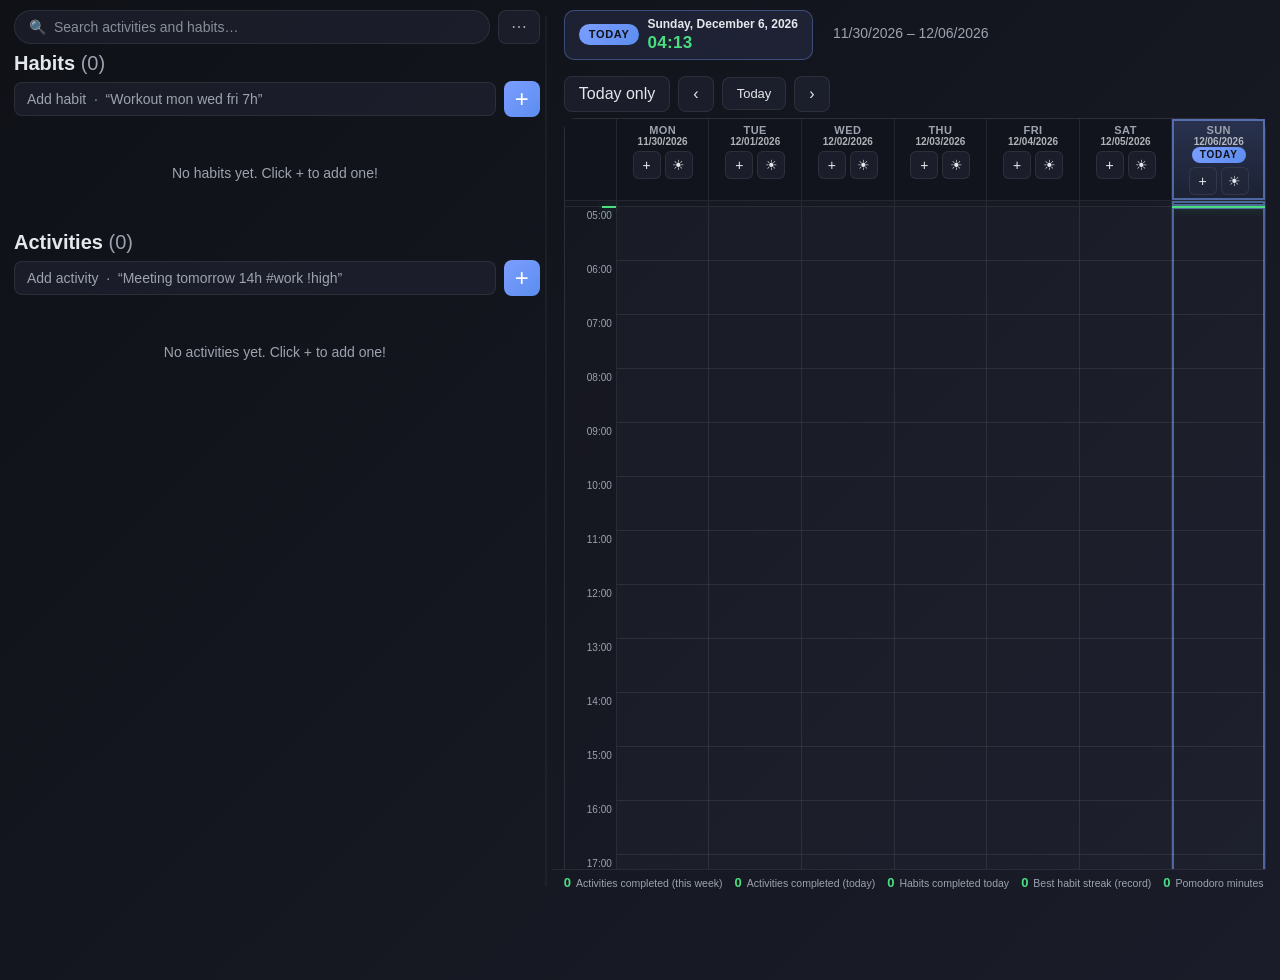
==== commit 25c4b2b3: "6" ====
--- a/index.html
+++ b/index.html
@@ -9,19 +9,10 @@
     <link rel="stylesheet" href="styles.css">
 </head>
 <body>
-    <div class="header">
-        <div class="header-left">
-            <h1 class="app-title">Habitus</h1>
-            <button type="button" class="view-toggle-btn" id="view-toggle-btn" aria-label=""></button>
-            <div class="header-datetime" id="header-datetime">
-                <span class="header-today-pill" id="header-today-pill" data-i18n="weekCalendarToday">Hoje</span>
-                <div class="header-datetime-text">
-                    <span class="header-today-date" id="header-today-date" aria-live="polite"></span>
-                    <time class="header-today-clock" id="header-today-clock" datetime="" aria-live="polite"></time>
-                </div>
-            </div>
-        </div>
-        <div class="header-center">
+    <input type="file" id="import-file" accept=".json" style="display: none;">
+
+    <div class="container">
+        <div class="app-bar" id="app-bar">
             <div class="header-search" role="search">
                 <label class="header-search-inner" for="global-search-input">
                     <span class="header-search-icon" aria-hidden="true">🔍</span>
@@ -36,14 +27,33 @@
                     />
                 </label>
             </div>
-        </div>
-        <div class="header-right">
-            <button type="button" class="focus-toggle-btn" id="focus-toggle-btn" title="Modo foco" aria-pressed="false">F</button>
-            <button type="button" class="focus-layout-btn" id="focus-layout-btn" title="Trocar lados: calendário à esquerda" aria-label="Trocar os lados do workspace">⇅</button>
-
             <div class="header-menu" id="header-menu">
                 <button type="button" class="header-menu-btn" id="header-menu-btn" aria-haspopup="true" aria-expanded="false" data-i18n-aria-label="menuMore" title="Mais opções">⋯</button>
                 <div class="header-menu-panel" id="header-menu-panel" hidden>
+                    <div class="header-menu-group">
+                        <span class="header-menu-label" data-i18n="layoutLabel">Ecrã</span>
+                        <div class="header-menu-choices">
+                            <button type="button" class="header-menu-choice" id="focus-toggle-btn" aria-pressed="false"></button>
+                            <button type="button" class="header-menu-choice" id="focus-layout-btn" aria-pressed="false"></button>
+                        </div>
+                    </div>
+                    <div class="header-menu-group">
+                        <span class="header-menu-label" data-i18n="filtersLabel">Filtros</span>
+                        <div class="tasks-date-filter-row" id="tasks-date-filter-row">
+                            <button type="button" class="tasks-date-filter-btn is-active" data-filter="all" id="tasks-date-filter-all"></button>
+                            <button type="button" class="tasks-date-filter-btn" data-filter="today" id="tasks-date-filter-today"></button>
+                            <button type="button" class="tasks-date-filter-btn" data-filter="no_date" id="tasks-date-filter-no-date"></button>
+                            <button type="button" class="tasks-date-filter-btn" data-filter="future" id="tasks-date-filter-future"></button>
+                        </div>
+                        <div class="menu-tag-block" id="tasks-tag-block">
+                            <span class="header-menu-sublabel" id="tasks-tag-label"></span>
+                            <div class="tag-filters" id="tasks-tag-filters"></div>
+                        </div>
+                        <div class="menu-tag-block" id="dailies-tag-block">
+                            <span class="header-menu-sublabel" id="dailies-tag-label"></span>
+                            <div class="tag-filters" id="dailies-tag-filters"></div>
+                        </div>
+                    </div>
                     <div class="header-menu-group">
                         <span class="header-menu-label" data-i18n="viewLabel">Ver</span>
                         <div class="header-menu-choices">
@@ -73,11 +83,8 @@
                     </div>
                 </div>
             </div>
-            <input type="file" id="import-file" accept=".json" style="display: none;">
-        </div>
-    </div>
-
-    <div class="container">
+        </div>
+
         <nav class="mobile-view-tabs" id="mobile-view-tabs" role="tablist" hidden aria-label="">
             <button type="button" class="mobile-view-tab" role="tab" id="mobile-tab-dailies" data-mobile-tab="0" aria-selected="true"></button>
             <button type="button" class="mobile-view-tab" role="tab" id="mobile-tab-tasks" data-mobile-tab="1" aria-selected="false"></button>
@@ -90,7 +97,6 @@
                     <h2 id="dailies-title">Dailies <span class="count" id="dailies-count">(0)</span></h2>
                     <div class="column-header-right"></div>
                 </div>
-                <div class="tag-filters" id="dailies-tag-filters"></div>
                 <div class="add-input-row">
                     <input type="text" class="add-input" id="add-daily-input" data-i18n-placeholder="addDaily" placeholder="Adicionar Diária">
                     <button class="add-btn" id="add-daily-btn">+</button>
@@ -108,16 +114,8 @@
             <div class="tasks-column" id="mobile-panel-tasks">
                 <div class="column-header">
                     <h2 id="tasks-title">Tasks <span class="count" id="tasks-count">(0)</span></h2>
-                    <div class="column-header-right">
-                        <div class="tasks-date-filter-row" id="tasks-date-filter-row" aria-label="Tasks date filter">
-                            <button type="button" class="tasks-date-filter-btn is-active" data-filter="all" id="tasks-date-filter-all"></button>
-                            <button type="button" class="tasks-date-filter-btn" data-filter="today" id="tasks-date-filter-today"></button>
-                            <button type="button" class="tasks-date-filter-btn" data-filter="no_date" id="tasks-date-filter-no-date"></button>
-                            <button type="button" class="tasks-date-filter-btn" data-filter="future" id="tasks-date-filter-future"></button>
-                        </div>
-                    </div>
-                </div>
-                <div class="tag-filters" id="tasks-tag-filters"></div>
+                    <div class="column-header-right"></div>
+                </div>
                 <div class="add-input-row">
                     <input type="text" class="add-input" id="add-task-input" data-i18n-placeholder="addTask" placeholder="Adicionar Tarefa">
                     <button class="add-btn" id="add-task-btn">+</button>
@@ -134,7 +132,13 @@
         <section class="week-calendar-section main-view-scroll-anchor" id="week-calendar-section" aria-label="Calendar">
             <div class="week-calendar-toolbar">
                 <div class="week-calendar-toolbar-left">
-                    <h2 class="week-calendar-title" id="week-calendar-title">Semana</h2>
+                    <div class="header-datetime" id="header-datetime">
+                        <span class="header-today-pill" id="header-today-pill" data-i18n="weekCalendarToday">Hoje</span>
+                        <div class="header-datetime-text">
+                            <span class="header-today-date" id="header-today-date" aria-live="polite"></span>
+                            <time class="header-today-clock" id="header-today-clock" datetime="" aria-live="polite"></time>
+                        </div>
+                    </div>
                     <span class="week-calendar-range" id="week-calendar-range"></span>
                 </div>
                 <div class="week-calendar-nav">
--- a/styles.css
+++ b/styles.css
@@ -38,41 +38,6 @@
 }
 
 /* Header */
-.header {
-    position: fixed;
-    top: 0;
-    left: 2.5%;
-    right: 2.5%;
-    background: rgba(15, 17, 23, 0.9);
-    backdrop-filter: blur(10px);
-    padding: 16px 24px;
-    display: flex;
-    flex-wrap: wrap;
-    justify-content: space-between;
-    align-items: center;
-    gap: 12px 16px;
-    z-index: 1000;
-    border-bottom: 1px solid var(--border-color);
-}
-
-.header-left {
-    display: flex;
-    flex-wrap: wrap;
-    align-items: center;
-    gap: 12px 16px;
-    min-width: 0;
-    flex: 1 1 auto;
-}
-
-.header-center {
-    flex: 1 1 220px;
-    min-width: 0;
-    max-width: 480px;
-    display: flex;
-    justify-content: center;
-    align-items: center;
-}
-
 .header-search {
     width: 100%;
 }
@@ -163,40 +128,6 @@
     letter-spacing: 0.02em;
 }
 
-.view-toggle-btn {
-    background: var(--bg-card);
-    border: 1px solid var(--border-color);
-    border-radius: 8px;
-    padding: 8px 14px;
-    color: var(--text-primary);
-    font-size: 13px;
-    font-weight: 600;
-    cursor: pointer;
-    transition: all 0.2s ease;
-    white-space: nowrap;
-}
-
-.view-toggle-btn:hover {
-    background: var(--blue-hover);
-    border-color: var(--blue-primary);
-}
-
-.app-title {
-    font-size: 24px;
-    font-weight: 700;
-    background: var(--blue-gradient);
-    -webkit-background-clip: text;
-    -webkit-text-fill-color: transparent;
-    background-clip: text;
-}
-
-.header-right {
-    flex: 0 0 auto;
-    display: flex;
-    align-items: center;
-    gap: 12px;
-}
-
 .language-selector {
     background: var(--bg-card);
     border: 1px solid var(--border-color);
@@ -255,7 +186,7 @@
     width: 95%;
     max-width: none;
     margin: 0 auto;
-    padding: 100px 24px 24px;
+    padding: 16px 24px 24px;
 }
 
 .main-view-scroll-anchor {
@@ -1630,30 +1561,7 @@
         display: none;
     }
     
-    .header {
-        padding: 12px 16px;
-    }
-
-    .header-center {
-        flex: 1 1 100%;
-        order: 3;
-        max-width: none;
-    }
-
-    .header-left {
-        flex-wrap: wrap;
-        gap: 8px;
-    }
-
-    .view-toggle-btn {
-        font-size: 12px;
-        padding: 6px 10px;
-    }
     
-    .app-title {
-        font-size: 20px;
-    }
-
     .header-datetime {
         width: 100%;
         order: 3;
@@ -2460,10 +2368,6 @@
     }
 
     /* Hábitos / Atividades / Calendário (hoje): tabs + swipe */
-    body.mobile-swipe-tabs .view-toggle-btn {
-        display: none !important;
-    }
-
     .mobile-view-tabs {
         display: none;
         flex-direction: row;
@@ -2515,118 +2419,18 @@
 }
 
 /* ===== Modo foco ===== */
-.focus-toggle-btn {
-    background: var(--bg-card);
-    border: 1px solid var(--border-color);
-    border-radius: 8px;
-    padding: 8px 12px;
-    color: var(--text-primary);
-    font-size: 14px;
-    font-weight: 700;
-    cursor: pointer;
-    transition: all 0.2s ease;
-}
-
-.focus-toggle-btn:hover {
-    background: var(--blue-hover);
-    border-color: var(--blue-primary);
-}
-
 /* Botao de trocar a ordem das metades: so existe dentro do modo foco */
-.focus-layout-btn {
-    display: none;
-    background: var(--bg-card);
-    border: 1px solid var(--border-color);
-    border-radius: 8px;
-    padding: 8px 12px;
-    color: var(--text-secondary);
-    font-size: 14px;
-    line-height: 1;
-    cursor: pointer;
-    transition: all 0.2s ease;
-}
-
-.focus-layout-btn:hover {
-    background: var(--blue-hover);
-    border-color: var(--blue-primary);
-    color: var(--text-primary);
-}
-
 @media (min-width: 641px) {
-    body.focus-mode .focus-layout-btn {
-        display: inline-flex;
-        align-items: center;
-        justify-content: center;
-        position: fixed;
-        right: 62px;
-        bottom: 16px;
-        z-index: 1200;
-        pointer-events: auto;
-        box-shadow: 0 4px 16px rgba(0, 0, 0, 0.45);
-    }
 }
 
 /* No modo foco o header perde pointer-events: o menu ⋯ vai para junto
    dos botoes flutuantes (F e ⇅), com o painel a abrir para CIMA. */
-body.focus-mode .header-menu {
-    position: fixed;
-    right: 108px;
-    bottom: 16px;
-    z-index: 1200;
-    pointer-events: auto;
-}
-
-body.focus-mode .header-menu-btn {
-    box-shadow: 0 4px 16px rgba(0, 0, 0, 0.45);
-}
-
-body.focus-mode .header-menu-panel {
-    top: auto;
-    bottom: calc(100% + 8px);
-}
-
 /* Em ecras estreitos o modo foco nao tem o ⇅: o menu encosta ao F */
 @media (max-width: 640px) {
-    body.focus-mode .header-menu {
-        right: 62px;
-    }
-}
-
-body.focus-mode .focus-toggle-btn {
-    position: fixed;
-    right: 16px;
-    bottom: 16px;
-    z-index: 1200;
-    pointer-events: auto;
-    background: var(--blue-gradient);
-    border-color: transparent;
-    color: #0f1117;
-    box-shadow: 0 4px 16px rgba(0, 0, 0, 0.45);
-}
-
-body.focus-mode .header {
-    padding: 0;
-    background: transparent;
-    backdrop-filter: none;
-    border: none;
-    box-shadow: none;
-    pointer-events: none;
 }
 
 /* Idioma, lembretes, exportar e importar ja NAO se escondem aqui: vivem dentro
    do menu ⋯, que so aparece quando aberto. */
-body.focus-mode .header-left,
-body.focus-mode .header-center {
-    display: none;
-}
-
-body.focus-mode .column-header,
-body.focus-mode .tag-filters,
-body.focus-mode .stats-section,
-body.focus-mode .footer {
-    display: none;
-}
-
 body.focus-mode .task-info-row .add-priority,
 body.focus-mode .task-info-row .add-due-date,
 body.focus-mode .task-info-row .add-tag,
@@ -2974,24 +2778,29 @@
         --workspace-split: 42%;
         width: 100%;
         height: 100dvh;
-        padding: 84px 14px 8px;
+        padding: 10px 14px 8px;
         display: grid;
         grid-template-columns: var(--workspace-split) 12px minmax(0, 1fr);
-        grid-template-rows: minmax(0, 1fr) auto;
+        grid-template-rows: auto minmax(0, 1fr) auto;
         gap: 0;
         overflow: hidden;
     }
 
-    /* silencio (F): sem header, o workspace comeca no topo */
-    body.workspace.focus-mode .container {
-        padding-top: 10px;
+    body.workspace .app-bar {
+        grid-column: 1;
+        grid-row: 1;
+    }
+
+    body.workspace.workspace-swapped .app-bar {
+        grid-column: 3;
+        padding-left: 12px;
     }
 
     /* --- coluna das listas: habitos em cima (so o que precisam), atividades
        ficam com todo o espaco restante --- */
     body.workspace .tasks-container {
         grid-column: 1;
-        grid-row: 1 / -1;
+        grid-row: 2;
         display: grid;
         grid-template-columns: 1fr;
         grid-template-rows: minmax(0, auto) minmax(0, 1fr);
@@ -3110,7 +2919,7 @@
     /* --- coluna do calendario: altura toda --- */
     body.workspace .week-calendar-section {
         grid-column: 3;
-        grid-row: 1;
+        grid-row: 1 / 3;
         display: flex;
         flex-direction: column;
         min-height: 0;
@@ -3164,11 +2973,12 @@
 
     body.workspace.workspace-swapped .tasks-container {
         grid-column: 3;
-        grid-row: 1 / -1;
+        grid-row: 2;
     }
 
     body.workspace.workspace-swapped .week-calendar-section {
         grid-column: 1;
+        grid-row: 1 / 3;
         padding-left: 0;
         padding-right: 12px;
     }
@@ -3177,7 +2987,7 @@
     /* estatisticas: faixa fina por baixo do calendario, do lado direito */
     body.workspace .stats-section {
         grid-column: 3;
-        grid-row: 2;
+        grid-row: 3;
         align-self: end;
         margin: 0;
         padding: 6px 0 0 12px;
@@ -3186,6 +2996,7 @@
 
     body.workspace.workspace-swapped .stats-section {
         grid-column: 1;
+        grid-row: 3;
         padding-left: 0;
         padding-right: 12px;
     }
@@ -3233,19 +3044,11 @@
         letter-spacing: 0;
     }
 
-    /* alternar listas/calendario perde sentido: ambos estao a vista */
-    body.workspace .view-toggle-btn,
     body.workspace .footer {
         display: none;
     }
 
     /* o ⇅ (trocar lados) vive no header enquanto nao estamos em silencio */
-    body.workspace:not(.focus-mode) .focus-layout-btn {
-        display: inline-flex;
-        align-items: center;
-        justify-content: center;
-    }
-
     /* --- itens do calendario mais legiveis em colunas estreitas --- */
     body.workspace .week-cal-chip,
     body.workspace .week-cal-block-main {
@@ -3289,3 +3092,120 @@
         width: auto;
     }
 }
+
+
+/* ==========================================================================
+   Barra da app (substitui o header fixo): so pesquisa + menu ⋯, no topo da
+   coluna das listas. Data, relogio e "Hoje" mudaram-se para a barra do calendario.
+   ========================================================================== */
+.app-bar {
+    display: flex;
+    align-items: center;
+    gap: 8px;
+    margin-bottom: 8px;
+}
+
+.app-bar .header-search {
+    flex: 1 1 auto;
+    min-width: 0;
+}
+
+/* no modo foco fica so o ⋯ */
+body.focus-mode .app-bar .header-search {
+    display: none;
+}
+
+/* ponto no ⋯ quando ha filtros ativos escondidos la dentro */
+.header-menu-btn {
+    position: relative;
+}
+
+.header-menu-btn.has-active-filter::after {
+    content: '';
+    position: absolute;
+    top: 5px;
+    right: 6px;
+    width: 6px;
+    height: 6px;
+    border-radius: 50%;
+    background: var(--blue-primary);
+}
+
+.header-menu-sublabel {
+    font-size: 10.5px;
+    color: var(--text-secondary);
+    opacity: 0.8;
+}
+
+.menu-tag-block {
+    display: flex;
+    flex-direction: column;
+    gap: 4px;
+}
+
+.header-menu-panel .tag-filters {
+    margin: 0;
+    min-height: 0;
+    flex-wrap: wrap;
+    gap: 5px;
+}
+
+.header-menu-panel .tasks-date-filter-row {
+    display: flex;
+    flex-wrap: wrap;
+    gap: 5px;
+}
+
+/* data + relogio na barra do calendario */
+.week-calendar-toolbar-left .header-datetime {
+    display: flex;
+    align-items: center;
+    gap: 8px;
+}
+
+/* ==========================================================================
+   Código de cor: hábitos amarelos, atividades azuis (igual ao calendário)
+   ========================================================================== */
+#dailies-list .task-card,
+#dailies-completed-list .task-card,
+#dailies-scheduled-list .task-card {
+    border-left: 3px solid rgba(251, 191, 36, 0.75);
+    background: linear-gradient(90deg, rgba(251, 191, 36, 0.10) 0%, rgba(251, 191, 36, 0.03) 55%, var(--bg-card) 100%);
+}
+
+#dailies-list .task-card:hover,
+#dailies-completed-list .task-card:hover,
+#dailies-scheduled-list .task-card:hover {
+    border-color: rgba(251, 191, 36, 0.45);
+    border-left-color: var(--streak);
+    background: linear-gradient(90deg, rgba(251, 191, 36, 0.16) 0%, rgba(251, 191, 36, 0.05) 55%, var(--bg-card-hover) 100%);
+}
+
+#dailies-list .task-title,
+#dailies-scheduled-list .task-title {
+    color: #f3d98b;
+}
+
+#tasks-list .task-card,
+#tasks-completed-list .task-card {
+    border-left: 3px solid rgba(124, 158, 255, 0.75);
+    background: linear-gradient(90deg, rgba(124, 158, 255, 0.10) 0%, rgba(124, 158, 255, 0.03) 55%, var(--bg-card) 100%);
+}
+
+#tasks-list .task-card:hover,
+#tasks-completed-list .task-card:hover {
+    border-color: rgba(124, 158, 255, 0.45);
+    border-left-color: var(--blue-primary);
+    background: linear-gradient(90deg, rgba(124, 158, 255, 0.16) 0%, rgba(124, 158, 255, 0.05) 55%, var(--bg-card-hover) 100%);
+}
+
+#tasks-list .task-title,
+#tasks-completed-list .task-title {
+    color: #c7d6ff;
+}
+
+/* concluídos ficam neutros */
+#dailies-completed-list .task-card,
+#tasks-completed-list .task-card {
+    filter: saturate(0.5);
+}
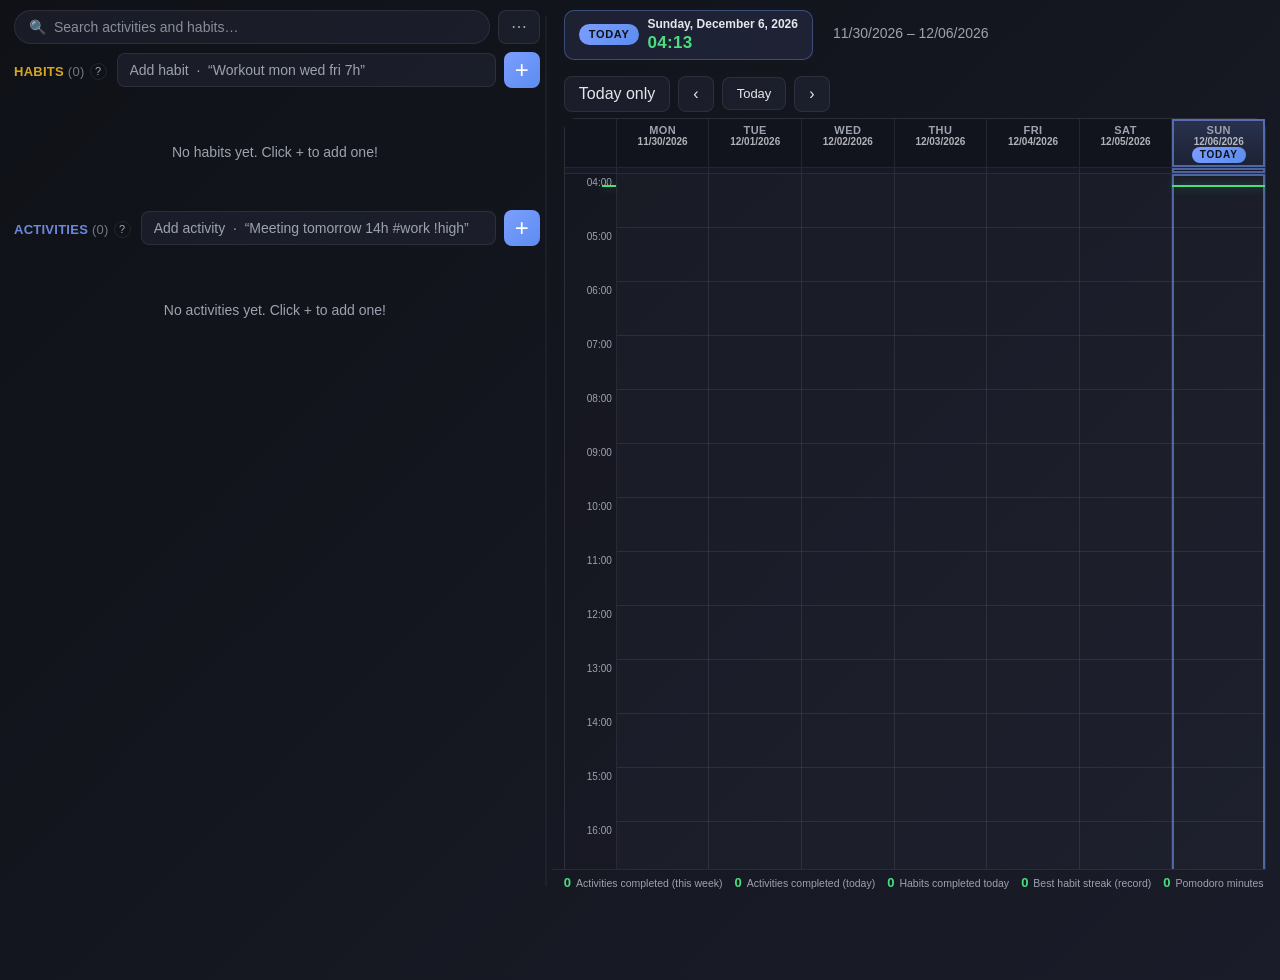
==== commit 6a9f626d: "7" ====
--- a/index.html
+++ b/index.html
@@ -42,6 +42,7 @@
                         <div class="tasks-date-filter-row" id="tasks-date-filter-row">
                             <button type="button" class="tasks-date-filter-btn is-active" data-filter="all" id="tasks-date-filter-all"></button>
                             <button type="button" class="tasks-date-filter-btn" data-filter="today" id="tasks-date-filter-today"></button>
+                            <button type="button" class="tasks-date-filter-btn is-overdue" data-filter="overdue" id="tasks-date-filter-overdue"></button>
                             <button type="button" class="tasks-date-filter-btn" data-filter="no_date" id="tasks-date-filter-no-date"></button>
                             <button type="button" class="tasks-date-filter-btn" data-filter="future" id="tasks-date-filter-future"></button>
                         </div>
@@ -76,6 +77,16 @@
                             <option value="fr">Français</option>
                         </select>
                     </div>
+                    <div class="header-menu-group">
+                        <span class="header-menu-label" data-i18n="helpLabel">Ajuda</span>
+                        <button type="button" class="header-menu-choice help-toggle" id="help-quickadd-btn" aria-expanded="false" aria-controls="help-quickadd"></button>
+                        <div class="help-block" id="help-quickadd" hidden>
+                            <p class="help-intro" data-i18n="helpQuickAddIntro"></p>
+                            <pre class="help-example" data-i18n="helpQuickAddTasks"></pre>
+                            <pre class="help-example" data-i18n="helpQuickAddDailies"></pre>
+                            <pre class="help-tokens" data-i18n="helpQuickAddTokens"></pre>
+                        </div>
+                    </div>
                     <div class="header-menu-group header-menu-actions">
                         <button type="button" class="reminders-toggle-btn" id="reminders-toggle-btn" aria-pressed="false">🔕</button>
                         <button class="export-btn" id="export-btn" title="Exportar">📋</button>
@@ -93,13 +104,19 @@
         <div class="tasks-container main-view-scroll-anchor" id="main-lists-view">
             <!-- Dailies Column -->
             <div class="tasks-column" id="mobile-panel-dailies">
-                <div class="column-header">
-                    <h2 id="dailies-title">Dailies <span class="count" id="dailies-count">(0)</span></h2>
-                    <div class="column-header-right"></div>
-                </div>
-                <div class="add-input-row">
-                    <input type="text" class="add-input" id="add-daily-input" data-i18n-placeholder="addDaily" placeholder="Adicionar Diária">
-                    <button class="add-btn" id="add-daily-btn">+</button>
+                <div class="column-topline">
+                    <div class="column-header">
+                        <h2 id="dailies-title">Dailies <span class="count" id="dailies-count">(0)</span></h2>
+                        <button type="button" class="hint-btn" id="dailies-hint-btn" aria-expanded="false" aria-controls="dailies-hint">?</button>
+                    </div>
+                    <div class="add-input-row">
+                        <input type="text" class="add-input" id="add-daily-input" data-i18n-placeholder="addDaily" placeholder="Adicionar hábito">
+                        <button class="add-btn" id="add-daily-btn">+</button>
+                    </div>
+                </div>
+                <div class="hint-popover" id="dailies-hint" hidden>
+                    <strong class="hint-title" data-i18n="hintDailiesTitle"></strong>
+                    <p class="hint-body" data-i18n="hintDailiesBody"></p>
                 </div>
                 <div class="tasks-list" id="dailies-list"></div>
                 <div class="completed-section" id="dailies-completed-section" style="display: none;">
@@ -112,13 +129,19 @@
 
             <!-- Tasks Column -->
             <div class="tasks-column" id="mobile-panel-tasks">
-                <div class="column-header">
-                    <h2 id="tasks-title">Tasks <span class="count" id="tasks-count">(0)</span></h2>
-                    <div class="column-header-right"></div>
-                </div>
-                <div class="add-input-row">
-                    <input type="text" class="add-input" id="add-task-input" data-i18n-placeholder="addTask" placeholder="Adicionar Tarefa">
-                    <button class="add-btn" id="add-task-btn">+</button>
+                <div class="column-topline">
+                    <div class="column-header">
+                        <h2 id="tasks-title">Tasks <span class="count" id="tasks-count">(0)</span></h2>
+                        <button type="button" class="hint-btn" id="tasks-hint-btn" aria-expanded="false" aria-controls="tasks-hint">?</button>
+                    </div>
+                    <div class="add-input-row">
+                        <input type="text" class="add-input" id="add-task-input" data-i18n-placeholder="addTask" placeholder="Adicionar atividade">
+                        <button class="add-btn" id="add-task-btn">+</button>
+                    </div>
+                </div>
+                <div class="hint-popover" id="tasks-hint" hidden>
+                    <strong class="hint-title" data-i18n="hintTasksTitle"></strong>
+                    <p class="hint-body" data-i18n="hintTasksBody"></p>
                 </div>
                 <div class="tasks-list" id="tasks-list"></div>
                 <div class="completed-section" id="tasks-completed-section" style="display: none;">
--- a/styles.css
+++ b/styles.css
@@ -720,13 +720,6 @@
     min-width: 0;
 }
 
-.tags-count {
-    font-size: 11px;
-    color: var(--text-secondary);
-    padding: 2px 6px;
-    transition: all 0.2s ease;
-}
-
 .tags-count:hover {
     color: var(--blue-primary);
     opacity: 0.8;
@@ -775,16 +768,6 @@
 
 .task-title a:hover {
     text-decoration: underline;
-}
-
-.task-meta {
-    display: flex;
-    flex-wrap: wrap;
-    gap: 8px;
-    align-items: center;
-    margin-top: 8px;
-    font-size: 12px;
-    color: var(--text-secondary);
 }
 
 .task-tags-inline {
@@ -794,13 +777,6 @@
     align-items: center;
 }
 
-.task-status-badge {
-    padding: 2px 8px;
-    border-radius: 12px;
-    font-size: 11px;
-    font-weight: 500;
-}
-
 .task-status-badge.pending {
     background: rgba(156, 163, 175, 0.2);
     color: var(--text-secondary);
@@ -896,14 +872,6 @@
 
 .inline-priority-select,
 .inline-due-date-input,
-.inline-tags-input {
-    font-family: inherit;
-}
-
-.inline-tags-input {
-    width: 100%;
-}
-
 .task-tags {
     display: flex;
     flex-wrap: wrap;
@@ -1019,12 +987,6 @@
 }
 
 /* Daily specific */
-.daily-streak {
-    display: flex;
-    align-items: center;
-    gap: 8px;
-}
-
 /* Pasted images on task cards (Ctrl+V) */
 .task-subtasks-wrap {
     margin-top: 2px;
@@ -1129,12 +1091,6 @@
     margin-bottom: 8px;
 }
 
-.add-subtask-input {
-    display: flex;
-    gap: 4px;
-    margin-top: 8px;
-}
-
 .add-subtask-input input {
     flex: 1;
     background: rgba(0, 0, 0, 0.2);
@@ -1155,47 +1111,6 @@
     margin-top: 24px;
     padding-top: 24px;
     border-top: 1px solid var(--border-color);
-}
-
-.completed-header, .scheduled-header {
-    display: flex;
-    justify-content: space-between;
-    align-items: center;
-    margin-bottom: 12px;
-}
-
-.toggle-completed-btn, .toggle-scheduled-btn {
-    background: transparent;
-    border: 1px solid var(--border-color);
-    border-radius: 6px;
-    padding: 6px 12px;
-    color: var(--text-secondary);
-    font-size: 12px;
-    cursor: pointer;
-    transition: all 0.2s ease;
-}
-
-.toggle-completed-btn:hover, .toggle-scheduled-btn:hover {
-    background: var(--blue-hover);
-    border-color: var(--blue-primary);
-    color: var(--text-primary);
-}
-
-.delete-completed-btn {
-    background: transparent;
-    border: 1px solid var(--border-color);
-    border-radius: 6px;
-    padding: 6px 12px;
-    color: var(--text-secondary);
-    font-size: 12px;
-    cursor: pointer;
-    transition: all 0.2s ease;
-}
-
-.delete-completed-btn:hover {
-    background: rgba(239, 68, 68, 0.2);
-    border-color: var(--error);
-    color: var(--error);
 }
 
 /* Footer */
@@ -1528,15 +1443,6 @@
 }
 
 /* All Tasks Complete Message */
-.all-tasks-complete {
-    text-align: center;
-    padding: 60px 24px;
-    background: var(--bg-card);
-    border: 1px solid var(--border-color);
-    border-radius: 16px;
-    margin: 24px 0;
-}
-
 .all-tasks-complete h2 {
     font-size: 32px;
     margin-bottom: 12px;
@@ -1719,13 +1625,6 @@
     flex-wrap: wrap;
     align-items: baseline;
     gap: 12px 20px;
-}
-
-.week-calendar-title {
-    font-size: 20px;
-    font-weight: 600;
-    color: var(--text-primary);
-    margin: 0;
 }
 
 .week-calendar-range {
@@ -2638,7 +2537,8 @@
     position: absolute;
     top: calc(100% + 8px);
     right: 0;
-    min-width: 232px;
+    min-width: 288px;
+    max-width: min(340px, calc(100vw - 24px));
     padding: 12px;
     display: flex;
     flex-direction: column;
@@ -2947,13 +2847,24 @@
         min-width: 0;
     }
 
-    /* cabecalhos dos dias fixos ao percorrer as horas */
+    /* cabecalhos dos dias e faixa "sem hora" fixos ao percorrer as horas */
     body.workspace .week-cal-day-headers,
     body.workspace .week-cal-corner {
         position: sticky;
         top: 0;
         z-index: 6;
         background: #12141d;
+    }
+
+    body.workspace .week-cal-untimed,
+    body.workspace .week-cal-untimed-spacer {
+        position: sticky;
+        top: var(--week-cal-header-h, 44px);
+        z-index: 5;
+        background: #171a26;
+        max-height: 22vh;
+        overflow-y: auto;
+        scrollbar-width: thin;
     }
 
     body.workspace .week-cal-day-header {
@@ -3153,7 +3064,12 @@
 .header-menu-panel .tasks-date-filter-row {
     display: flex;
     flex-wrap: wrap;
-    gap: 5px;
+    gap: 4px;
+}
+
+.header-menu-panel .tasks-date-filter-btn {
+    padding: 4px 8px;
+    font-size: 11px;
 }
 
 /* data + relogio na barra do calendario */
@@ -3209,3 +3125,213 @@
 #tasks-completed-list .task-card {
     filter: saturate(0.5);
 }
+
+/* carga do dia no cabecalho do calendario */
+.week-cal-day-load {
+    font-size: 0.625rem;
+    color: var(--text-secondary);
+    opacity: 0.85;
+    letter-spacing: 0.01em;
+}
+
+/* filtro de atrasadas em destaque */
+.tasks-date-filter-btn.is-overdue {
+    color: var(--error);
+    border-color: rgba(239, 68, 68, 0.35);
+}
+
+.tasks-date-filter-btn.is-overdue.is-active {
+    background: rgba(239, 68, 68, 0.18);
+    border-color: var(--error);
+    color: var(--error);
+}
+
+/* ==========================================================================
+   Titulo + campo de adicionar na MESMA linha (poupa uma linha por coluna)
+   e botoes "?" de ajuda
+   ========================================================================== */
+.column-topline {
+    display: flex;
+    align-items: center;
+    gap: 10px;
+    margin-bottom: 8px;
+}
+
+.column-topline .column-header {
+    margin-bottom: 0;
+    flex: 0 0 auto;
+    gap: 5px;
+}
+
+.column-topline .add-input-row {
+    margin-bottom: 0;
+    flex: 1 1 auto;
+    min-width: 0;
+}
+
+/* titulo mais discreto: o campo ao lado ja diz o que se esta a adicionar */
+.column-header h2 {
+    font-size: 13px;
+    font-weight: 600;
+    letter-spacing: 0.02em;
+    text-transform: uppercase;
+    color: var(--text-secondary);
+    white-space: nowrap;
+}
+
+.column-header .count {
+    font-weight: 500;
+    opacity: 0.7;
+}
+
+#dailies-title {
+    color: rgba(251, 191, 36, 0.85);
+}
+
+#tasks-title {
+    color: rgba(124, 158, 255, 0.85);
+}
+
+.hint-btn,
+.help-toggle {
+    background: transparent;
+    border: 1px solid var(--border-color);
+    color: var(--text-secondary);
+    border-radius: 50%;
+    width: 17px;
+    height: 17px;
+    padding: 0;
+    font-size: 11px;
+    line-height: 1;
+    cursor: pointer;
+    flex: 0 0 auto;
+    transition: all 0.15s ease;
+}
+
+.help-toggle {
+    width: auto;
+    height: auto;
+    border-radius: 8px;
+    padding: 6px 8px;
+    font-size: 12px;
+    text-align: left;
+}
+
+.hint-btn:hover,
+.hint-btn[aria-expanded="true"],
+.help-toggle:hover,
+.help-toggle[aria-expanded="true"] {
+    border-color: var(--blue-primary);
+    color: var(--blue-primary);
+}
+
+.hint-popover {
+    position: relative;
+    margin: -4px 0 8px;
+    padding: 10px 12px;
+    background: #1b1f2c;
+    border: 1px solid var(--border-color);
+    border-radius: 10px;
+    box-shadow: 0 10px 26px rgba(0, 0, 0, 0.45);
+    z-index: 20;
+}
+
+.hint-popover[hidden] {
+    display: none;
+}
+
+.hint-title {
+    display: block;
+    font-size: 12.5px;
+    color: var(--text-primary);
+    margin-bottom: 4px;
+}
+
+.hint-body {
+    margin: 0;
+    font-size: 11.5px;
+    line-height: 1.5;
+    color: var(--text-secondary);
+    white-space: pre-line;
+}
+
+#dailies-hint {
+    border-left: 3px solid rgba(251, 191, 36, 0.8);
+}
+
+#tasks-hint {
+    border-left: 3px solid rgba(124, 158, 255, 0.8);
+}
+
+/* bloco de ajuda dentro do menu ⋯ */
+.help-block {
+    margin-top: 6px;
+    padding: 8px 10px;
+    background: rgba(0, 0, 0, 0.22);
+    border: 1px solid var(--border-color);
+    border-radius: 8px;
+    max-height: 46vh;
+    overflow-y: auto;
+    scrollbar-width: thin;
+}
+
+.help-block[hidden] {
+    display: none;
+}
+
+.help-intro {
+    margin: 0 0 8px;
+    font-size: 11.5px;
+    line-height: 1.5;
+    color: var(--text-secondary);
+}
+
+.help-example,
+.help-tokens {
+    margin: 0 0 8px;
+    font-family: inherit;
+    font-size: 11px;
+    line-height: 1.55;
+    color: var(--text-secondary);
+    white-space: pre-wrap;
+    word-break: break-word;
+}
+
+.help-example {
+    color: var(--text-primary);
+    opacity: 0.92;
+}
+
+.help-tokens {
+    margin-bottom: 0;
+    padding-top: 8px;
+    border-top: 1px solid var(--border-color);
+}
+
+/* Botoes + / ☀ dos dias so no hover da coluna: libertam uma linha inteira do
+   cabecalho do calendario, que passa a ser grelha util. */
+@media (min-width: 1024px) {
+    body.workspace .week-cal-header-actions {
+        position: absolute;
+        left: 50%;
+        bottom: 2px;
+        transform: translateX(-50%);
+        opacity: 0;
+        pointer-events: none;
+        transition: opacity 0.12s ease;
+        background: #12141d;
+        border-radius: 6px;
+        padding: 1px 3px;
+    }
+
+    body.workspace .week-cal-day-header {
+        position: relative;
+        padding-bottom: 4px;
+    }
+
+    body.workspace .week-cal-day-header:hover .week-cal-header-actions,
+    body.workspace .week-cal-day-headers:focus-within .week-cal-header-actions {
+        opacity: 1;
+        pointer-events: auto;
+    }
+}
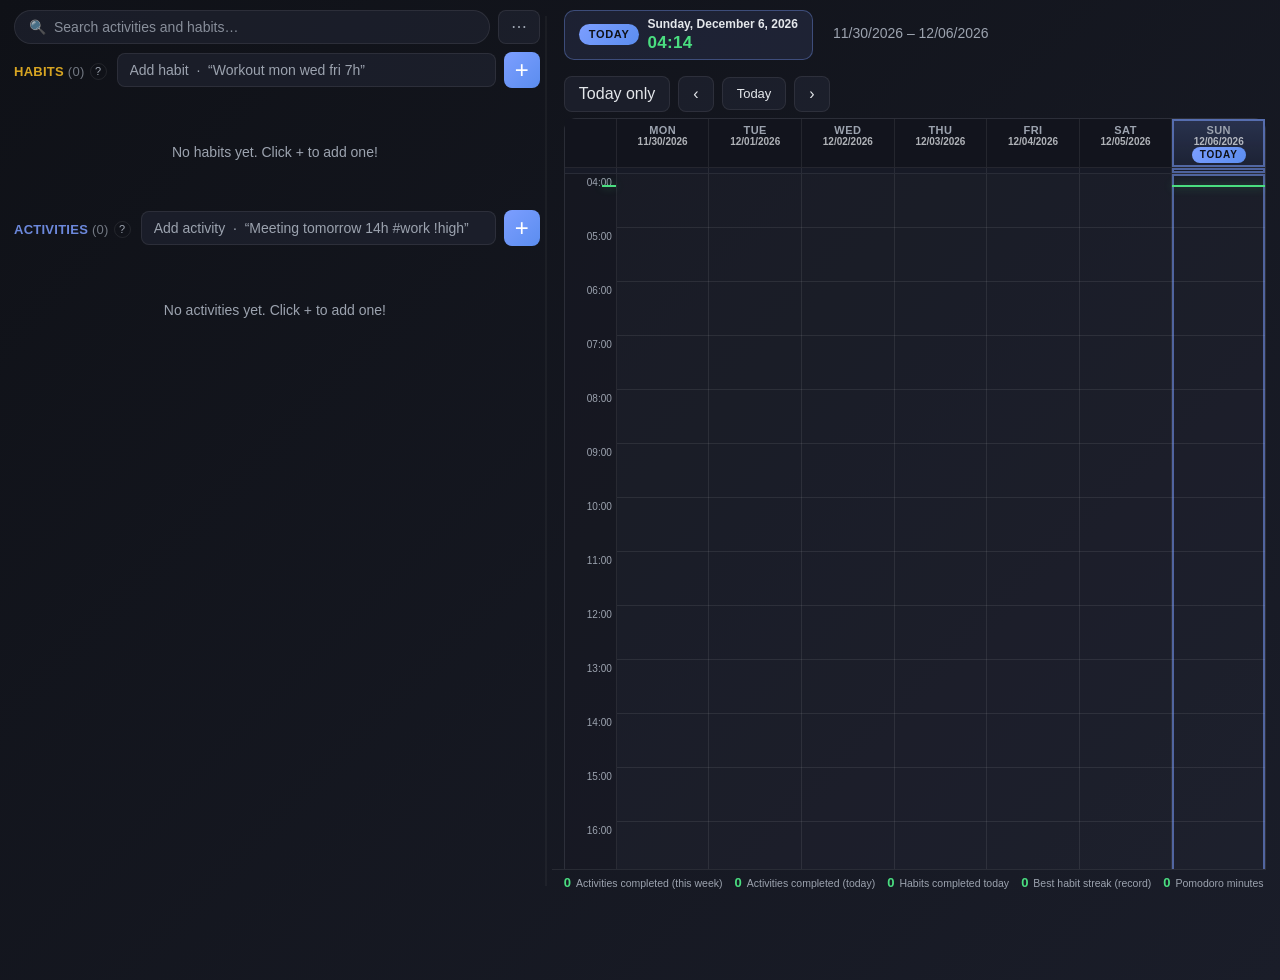
==== commit 2246ee8f: "9" ====
--- a/index.html
+++ b/index.html
@@ -4,7 +4,7 @@
 <head>
     <meta charset="UTF-8">
     <meta name="viewport" content="width=device-width, initial-scale=1.0">
-    <title>Tasks | Habitus</title>
+    <title>Habitus | Rotina e Atividades</title>
     <link rel="icon" type="image/svg+xml" href="favicon.svg">
     <link rel="stylesheet" href="styles.css">
 </head>
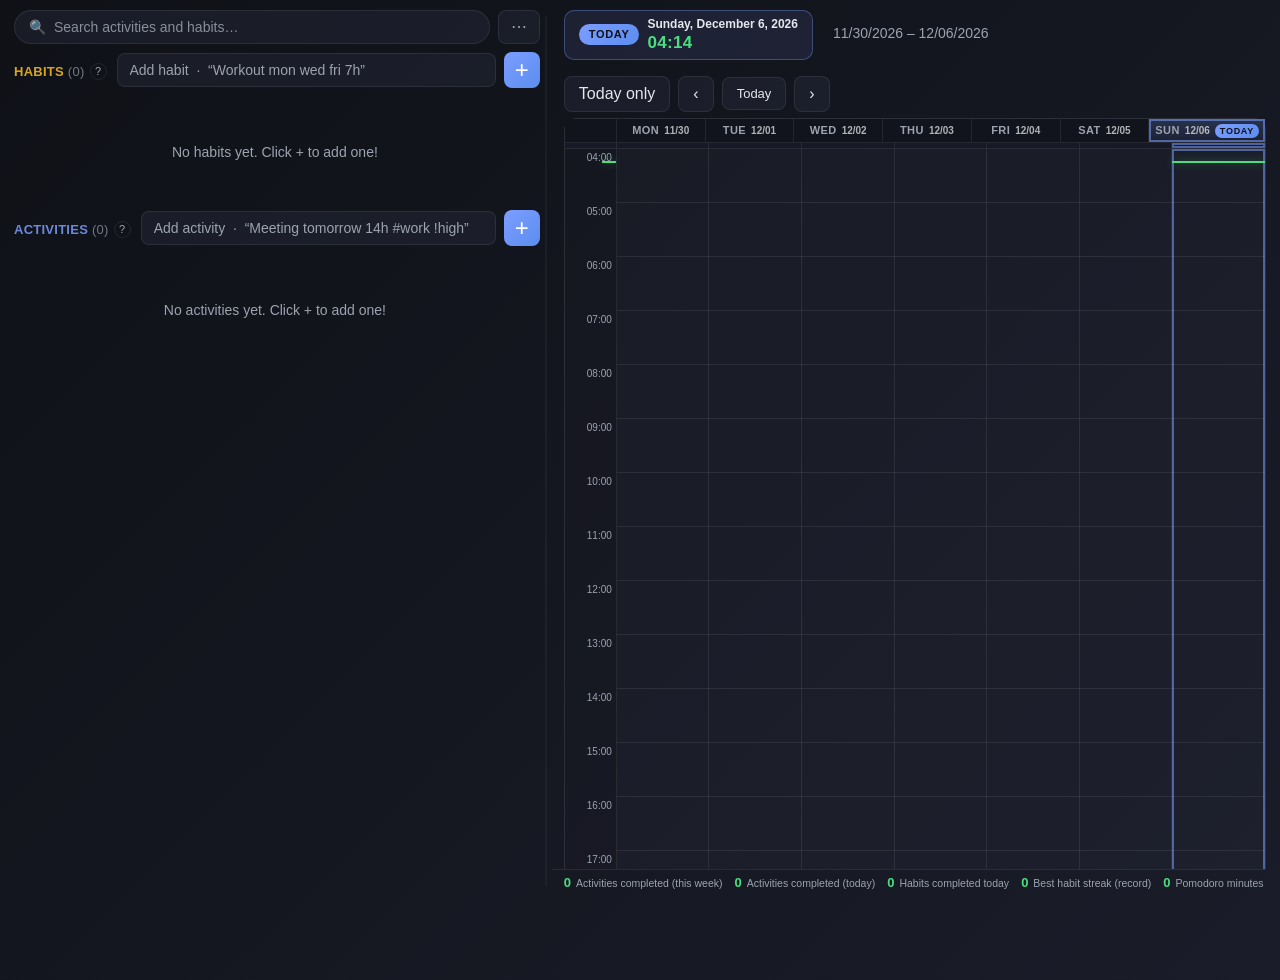
==== commit 6e888883: "remove focus" ====
--- a/index.html
+++ b/index.html
@@ -33,7 +33,6 @@
                     <div class="header-menu-group">
                         <span class="header-menu-label" data-i18n="layoutLabel">Ecrã</span>
                         <div class="header-menu-choices">
-                            <button type="button" class="header-menu-choice" id="focus-toggle-btn" aria-pressed="false"></button>
                             <button type="button" class="header-menu-choice" id="focus-layout-btn" aria-pressed="false"></button>
                         </div>
                     </div>
@@ -86,6 +85,9 @@
                             <pre class="help-example" data-i18n="helpQuickAddDailies"></pre>
                             <pre class="help-tokens" data-i18n="helpQuickAddTokens"></pre>
                         </div>
+                    </div>
+                    <div class="header-menu-group">
+                        <a class="header-menu-choice help-toggle" id="about-link" href="about.html" target="_blank" rel="noopener"></a>
                     </div>
                     <div class="header-menu-group header-menu-actions">
                         <button type="button" class="reminders-toggle-btn" id="reminders-toggle-btn" aria-pressed="false">🔕</button>
--- a/styles.css
+++ b/styles.css
@@ -455,31 +455,41 @@
 }
 
 .task-edit-form {
-    padding: 12px 0;
-}
+    display: grid;
+    grid-template-columns: repeat(4, minmax(0, 1fr));
+    gap: 5px 7px;
+    padding: 4px 0 0;
+}
+
+.edit-span-2 { grid-column: span 2; }
+.edit-span-4 { grid-column: 1 / -1; }
 
 .edit-form-row {
-    margin-bottom: 16px;
+    margin-bottom: 0;
+    min-width: 0;
 }
 
 .edit-form-row label {
     display: block;
-    margin-bottom: 6px;
-    font-size: 12px;
-    font-weight: 500;
-    color: var(--text-secondary);
-}
-
-.edit-form-row input[type="text"],
-.edit-form-row input[type="date"],
+    margin-bottom: 2px;
+    font-size: 10px;
+    font-weight: 600;
+    letter-spacing: 0.03em;
+    text-transform: uppercase;
+    color: var(--text-secondary);
+    opacity: 0.75;
+}
+
+.edit-form-row input,
 .edit-form-row select {
     width: 100%;
     background: rgba(0, 0, 0, 0.3);
     border: 1px solid var(--border-color);
     border-radius: 6px;
-    padding: 8px 10px;
-    color: var(--text-primary);
-    font-size: 13px;
+    padding: 3px 6px;
+    color: var(--text-primary);
+    font-size: 12px;
+    line-height: 1.35;
     transition: all 0.2s ease;
 }
 
@@ -493,8 +503,34 @@
 .edit-days-checkboxes {
     display: flex;
     flex-wrap: wrap;
-    gap: 12px;
-    margin-top: 8px;
+    gap: 4px;
+    margin-top: 0;
+}
+
+/* dias como chips compactos, em vez de sete caixas com rotulo */
+.edit-day-chip {
+    display: inline-flex;
+    align-items: center;
+    gap: 3px;
+    padding: 2px 6px;
+    border: 1px solid var(--border-color);
+    border-radius: 999px;
+    font-size: 11px;
+    line-height: 1.3;
+    cursor: pointer;
+}
+
+.edit-day-chip input {
+    width: 11px;
+    height: 11px;
+    margin: 0;
+    accent-color: var(--blue-primary);
+}
+
+.edit-day-chip:has(input:checked) {
+    border-color: var(--blue-primary);
+    background: var(--blue-hover);
+    color: var(--text-primary);
 }
 
 .edit-days-checkboxes label {
@@ -574,11 +610,12 @@
 
 .edit-form-actions {
     display: flex;
+    align-items: flex-end;
     justify-content: flex-end;
-    gap: 8px;
-    margin-top: 16px;
-    padding-top: 12px;
-    border-top: 1px solid var(--border-color);
+    gap: 5px;
+    margin-top: 0;
+    padding-top: 0;
+    border-top: none;
 }
 
 .edit-save-btn,
@@ -2317,88 +2354,6 @@
     }
 }
 
-/* ===== Modo foco ===== */
-/* Botao de trocar a ordem das metades: so existe dentro do modo foco */
-@media (min-width: 641px) {
-}
-
-/* No modo foco o header perde pointer-events: o menu ⋯ vai para junto
-   dos botoes flutuantes (F e ⇅), com o painel a abrir para CIMA. */
-/* Em ecras estreitos o modo foco nao tem o ⇅: o menu encosta ao F */
-@media (max-width: 640px) {
-}
-
-/* Idioma, lembretes, exportar e importar ja NAO se escondem aqui: vivem dentro
-   do menu ⋯, que so aparece quando aberto. */
-body.focus-mode .task-info-row .add-priority,
-body.focus-mode .task-info-row .add-due-date,
-body.focus-mode .task-info-row .add-tag,
-body.focus-mode .task-info-row .add-days,
-body.focus-mode .task-inline-time-input,
-body.focus-mode .task-subtasks-wrap,
-body.focus-mode .tasks-list,
-body.focus-mode .completed-list,
-body.focus-mode .scheduled-list {
-    gap: 4px;
-}
-
-body.focus-mode .task-title {
-    font-size: 13px;
-    margin-bottom: 0;
-}
-
-body.focus-mode .task-info-row {
-    margin-top: 0;
-    gap: 6px;
-}
-
-body.focus-mode .task-header {
-    gap: 8px;
-}
-
-body.focus-mode .task-checkbox {
-    width: 16px;
-    height: 16px;
-    margin-top: 2px;
-}
-
-body.focus-mode .task-btn.edit,
-body.focus-mode .task-btn.delete,
-body.focus-mode .task-btn.pomodoro,
-body.focus-mode .task-btn.task-order-top,
-body.focus-mode .task-btn.task-order-bottom {
-    height: 22px;
-    min-width: 26px;
-    padding: 2px 6px;
-    font-size: 12px;
-}
-
-body.focus-mode .task-btn.task-btn-today {
-    padding: 3px 6px;
-    font-size: 11px;
-}
-
-body.focus-mode .task-actions-inline {
-    gap: 4px;
-}
-
-body.focus-mode .task-priority-badge,
-body.focus-mode .task-due-date,
-body.focus-mode .task-days-of-week,
-body.focus-mode .task-due-time-badge,
-body.focus-mode .task-tag {
-    font-size: 10px;
-}
-
-body.focus-mode .add-input-row {
-    margin-bottom: 8px;
-}
-
-body.focus-mode .add-input {
-    padding: 6px 10px;
-    font-size: 13px;
-}
-
 /* ==========================================================================
    Densidade da visao padrao + cartao "silencioso"
    As acoes e os marcadores de campos vazios so aparecem no hover / foco /
@@ -2474,20 +2429,20 @@
 
 /* --- Densidade compacta (predefinicao) --- */
 body .task-card {
-    --task-card-pad-y: 7px;
-    --task-card-pad-x: 11px;
-    border-radius: 9px;
+    --task-card-pad-y: 5px;
+    --task-card-pad-x: 10px;
+    border-radius: 8px;
 }
 
 body .task-title {
-    font-size: 13.5px;
+    font-size: 13px;
     margin-bottom: 0;
 }
 
 body .tasks-list,
 body .completed-list,
 body .scheduled-list {
-    gap: 6px;
+    gap: 4px;
 }
 
 body .task-info-row {
@@ -2497,13 +2452,6 @@
 /* Em ecra largo as listas ganham scroll proprio: o calendario fica a um passo,
    sem ter de percorrer a pagina toda */
 @media (min-width: 641px) {
-    body:not(.focus-mode) .tasks-list {
-        max-height: 58vh;
-        overflow-y: auto;
-        overflow-x: hidden;
-        padding-right: 4px;
-        scrollbar-width: thin;
-    }
 }
 
 /* ==========================================================================
@@ -2627,7 +2575,6 @@
 .header-menu-panel .language-selector {
     width: 100%;
 }
-
 
 /* --- Cartao numa linha (densidade compacta): titulo e badges lado a lado --- */
 @media (min-width: 641px) {
@@ -2662,7 +2609,6 @@
         margin-top: 4px;
     }
 }
-
 
 /* ==========================================================================
    Workspace: UM layout so. Listas e calendario sempre visiveis na mesma tela,
@@ -3004,7 +2950,6 @@
     }
 }
 
-
 /* ==========================================================================
    Barra da app (substitui o header fixo): so pesquisa + menu ⋯, no topo da
    coluna das listas. Data, relogio e "Hoje" mudaram-se para a barra do calendario.
@@ -3019,11 +2964,6 @@
 .app-bar .header-search {
     flex: 1 1 auto;
     min-width: 0;
-}
-
-/* no modo foco fica so o ⋯ */
-body.focus-mode .app-bar .header-search {
-    display: none;
 }
 
 /* ponto no ⋯ quando ha filtros ativos escondidos la dentro */
@@ -3335,3 +3275,117 @@
         pointer-events: auto;
     }
 }
+
+/* Cabecalho de cada dia numa unica linha: SEG 24/08 · HOJE · 1h30 */
+@media (min-width: 1024px) {
+    body.workspace .week-cal-day-header {
+        flex-direction: row;
+        flex-wrap: nowrap;
+        align-items: baseline;
+        justify-content: center;
+        gap: 5px;
+        padding: 5px 6px 4px;
+    }
+
+    body.workspace .week-cal-day-header .week-cal-dow {
+        font-size: 0.6875rem;
+    }
+
+    body.workspace .week-cal-today-pill {
+        padding: 1px 5px;
+        font-size: 0.5625rem;
+        line-height: 1.4;
+    }
+
+    body.workspace .week-cal-day-load {
+        margin-left: auto;
+    }
+
+    body.workspace .week-cal-day-header .week-cal-dow,
+    body.workspace .week-cal-day-header .week-cal-date-full,
+    body.workspace .week-cal-day-header .week-cal-day-load {
+        white-space: nowrap;
+    }
+}
+
+/* ==========================================================================
+   Concluir: em vez de checkbox, um ✓ que so aparece no hover/foco. Quando a
+   tarefa esta concluida o ✓ fica verde e permanente (e o indicador de estado).
+   ========================================================================== */
+.task-done-btn {
+    flex: 0 0 auto;
+    width: 18px;
+    height: 18px;
+    padding: 0;
+    border: 1px solid var(--border-color);
+    border-radius: 50%;
+    background: transparent;
+    color: transparent;
+    font-size: 11px;
+    line-height: 1;
+    cursor: pointer;
+    opacity: 0;
+    transition: opacity 0.12s ease, color 0.12s ease, border-color 0.12s ease;
+}
+
+.task-card:hover .task-done-btn,
+.task-card:focus-within .task-done-btn,
+.task-card.keyboard-selected .task-done-btn {
+    opacity: 1;
+    color: var(--text-secondary);
+}
+
+.task-done-btn:hover {
+    border-color: var(--success);
+    color: var(--success);
+}
+
+/* concluida: ✓ verde sempre visivel, sem moldura */
+.task-done-btn.is-done {
+    opacity: 1;
+    border-color: transparent;
+    color: var(--success);
+    font-size: 14px;
+    font-weight: 700;
+}
+
+.task-card.completed .task-done-btn.is-done {
+    opacity: 1;
+}
+
+/* adiar para amanha */
+.task-btn-tomorrow {
+    font-weight: 700;
+}
+
+/* alvo de "desagendar": largar na lista um item vindo do calendario */
+.tasks-list.unschedule-hover {
+    outline: 2px dashed var(--blue-primary);
+    outline-offset: 4px;
+    border-radius: 10px;
+    background: rgba(124, 158, 255, 0.06);
+}
+
+/* accoes do editor: alinhadas a direita e compactas */
+.edit-form-actions {
+    display: flex;
+    align-items: flex-end;
+    justify-content: flex-end;
+    gap: 5px;
+    margin-top: 0;
+}
+
+.edit-form-actions button {
+    padding: 3px 9px;
+    font-size: 11.5px;
+    line-height: 1.5;
+}
+
+.edit-form-actions .edit-delete-btn {
+    margin-right: auto;
+}
+
+a.header-menu-choice {
+    display: block;
+    text-decoration: none;
+}
